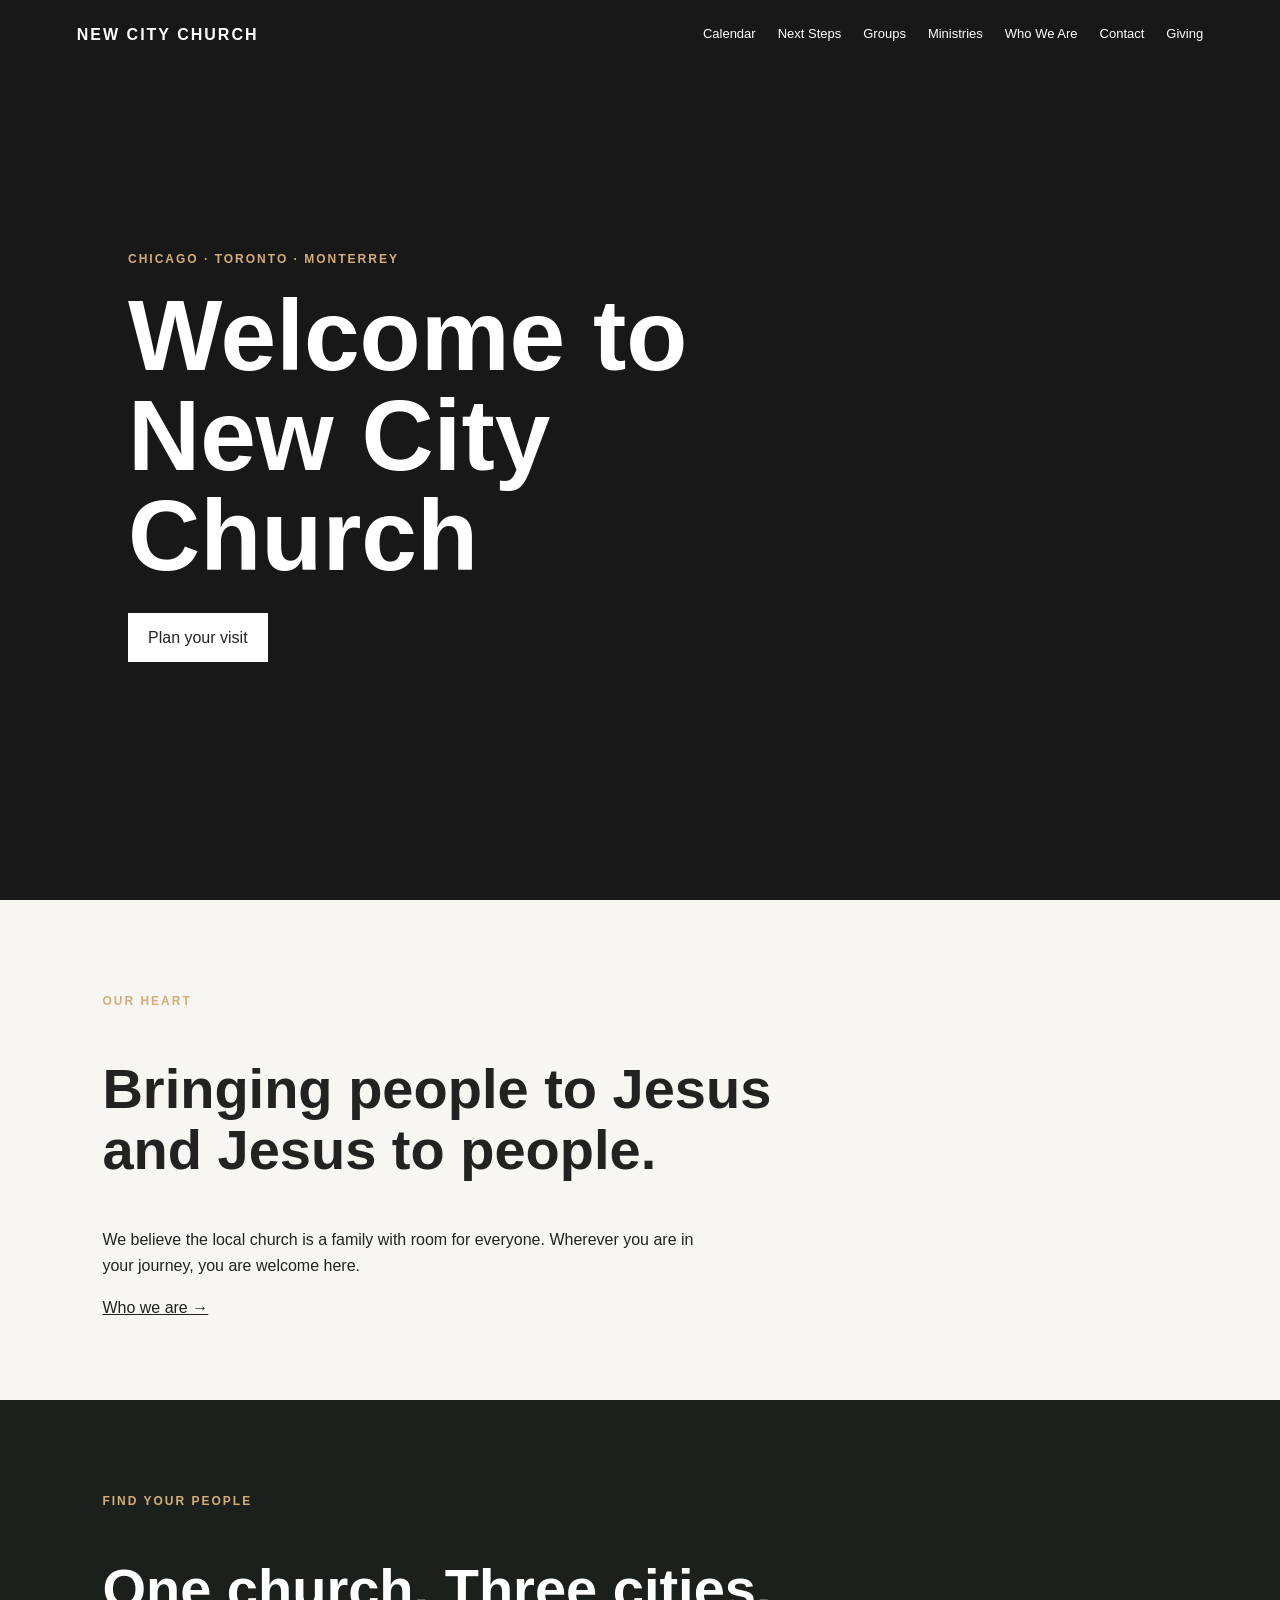
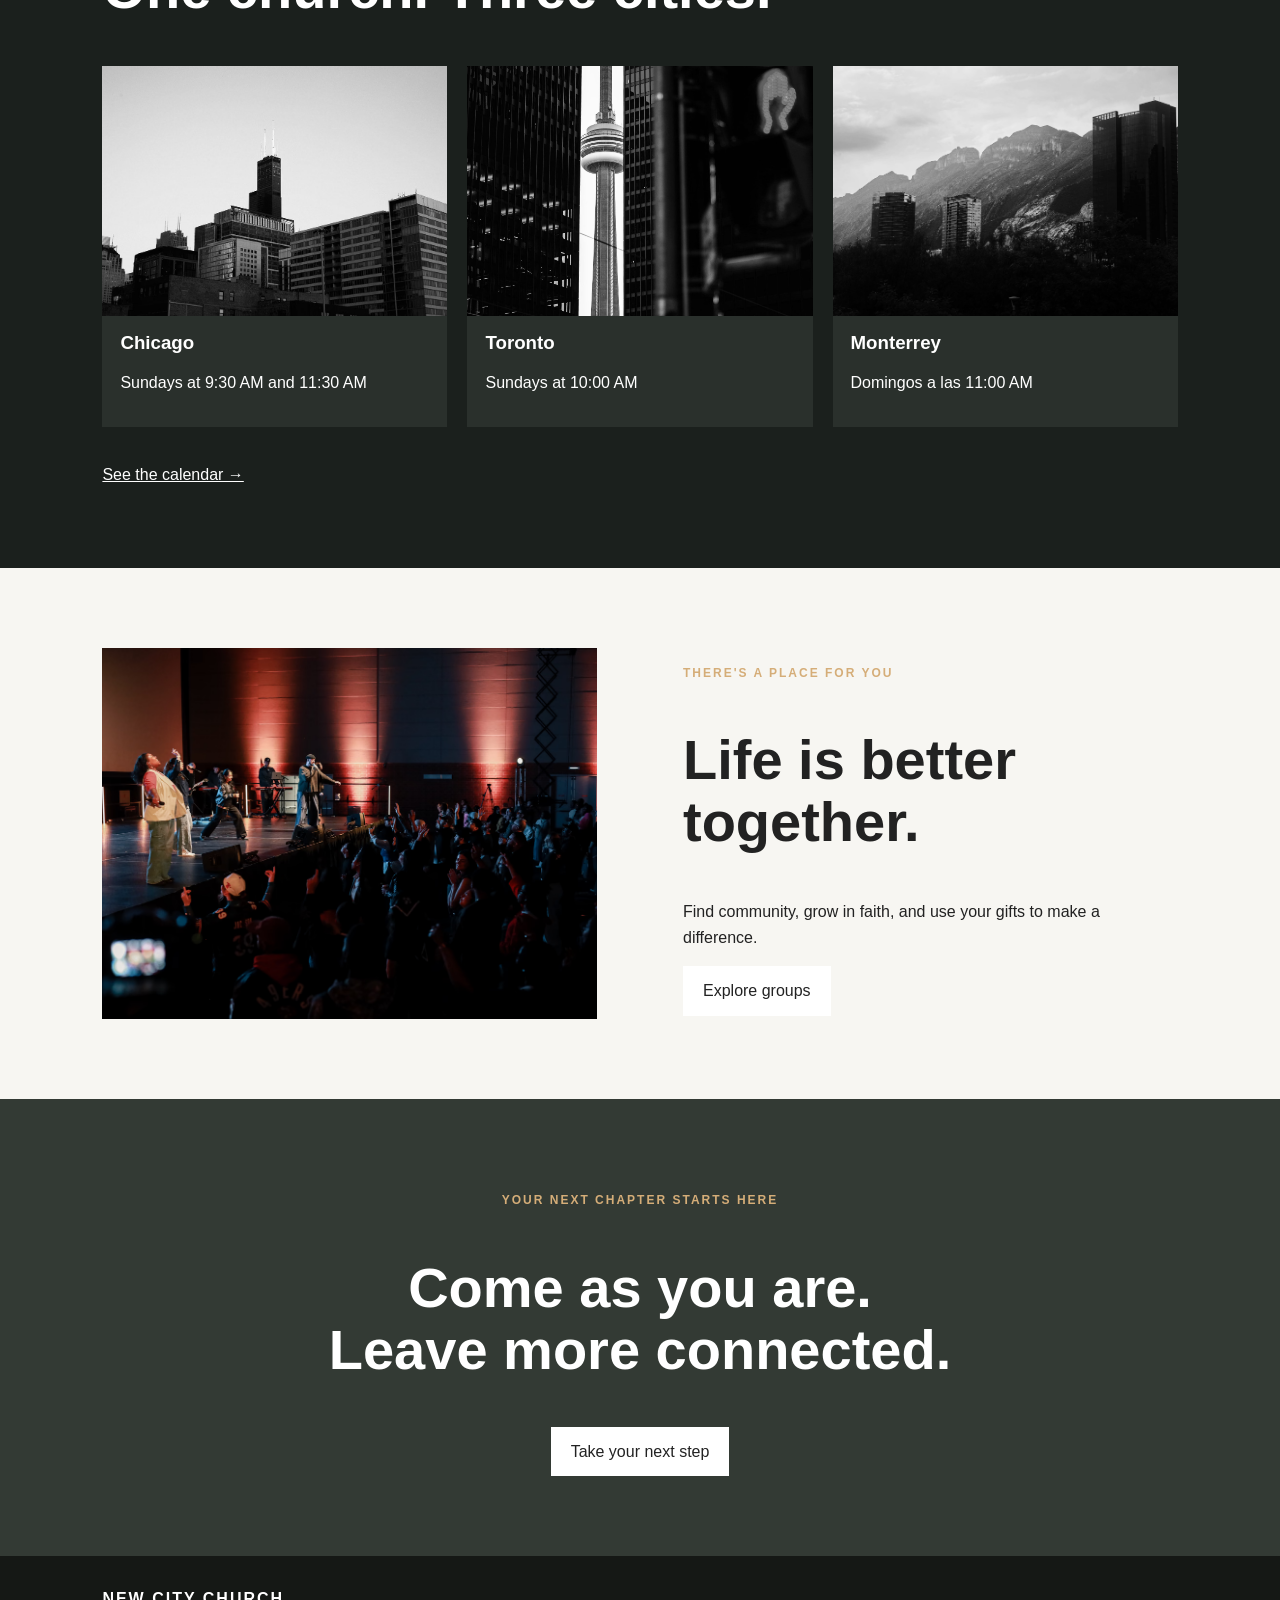
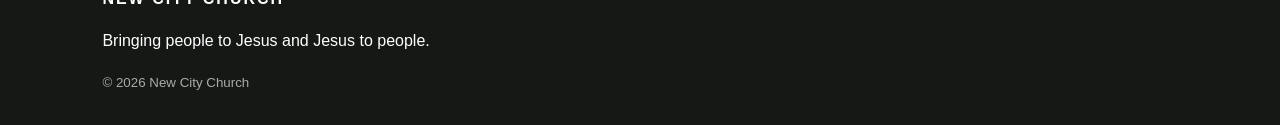
==== index.html @ bf7e6441 "Add favicon link to index.html Added a favicon link to the head section." ====
<!doctype html>
<html lang="en">
<head>
  <meta charset="utf-8">
  <meta name="viewport" content="width=device-width, initial-scale=1">
  <title>New City Church</title>
  <link rel="icon" type="image/svg+xml" href="favicon/newcitychurch-fav-logo.ico">
  <link rel="stylesheet" href="index.css">
  <script src="index.js" defer></script>
</head>
<body>
  <header class="header">
    <a class="logo" href="index.html">NEW CITY CHURCH</a>
    <button class="menu-button" aria-expanded="false" aria-controls="navigation">Menu</button>
    <nav id="navigation">
      <a href="calendar.html">Calendar</a>
      <a href="next-steps.html">Next Steps</a>
      <a href="groups.html">Groups</a>
      <a href="ministries.html">Ministries</a>
      <a href="who-we-are.html">Who We Are</a>
      <a href="contact.html">Contact</a>
      <a href="giving.html">Giving</a>
    </nav>
  </header>
  <main>
    <section class="hero">
      <video autoplay muted loop playsinline preload="auto" aria-label="New City Church gathering">
        <source src="videos/hero-video.mp4" type="video/mp4">
      </video>
      <div class="hero-content">
        <p>CHICAGO · TORONTO · MONTERREY</p>
        <h1>Welcome to<br>New City Church</h1>
        <a class="button" href="next-steps.html">Plan your visit</a>
      </div>
    </section>
    <section class="section">
      <p class="label">OUR HEART</p>
      <h2>Bringing people to Jesus<br>and Jesus to people.</h2>
      <p>We believe the local church is a family with room for everyone. Wherever you are in your journey, you are welcome here.</p>
      <a href="who-we-are.html">Who we are →</a>
    </section>
    <section class="section dark">
      <p class="label">FIND YOUR PEOPLE</p>
      <h2>One church. Three cities.</h2>
      <div class="cards">
        <article><img src="images/image-one.png" alt="Chicago skyline"><h3>Chicago</h3><p>Sundays at 9:30 AM and 11:30 AM</p></article>
        <article><img src="images/image-two.png" alt="Toronto skyline"><h3>Toronto</h3><p>Sundays at 10:00 AM</p></article>
        <article><img src="images/image-three.png" alt="Monterrey city and mountains"><h3>Monterrey</h3><p>Domingos a las 11:00 AM</p></article>
      </div>
      <a href="calendar.html">See the calendar →</a>
    </section>
    <section class="section feature">
      <img src="images/service-image.png" alt="People worshipping together">
      <div><p class="label">THERE'S A PLACE FOR YOU</p><h2>Life is better together.</h2><p>Find community, grow in faith, and use your gifts to make a difference.</p><a class="button" href="groups.html">Explore groups</a></div>
    </section>
    <section class="section callout">
      <p class="label">YOUR NEXT CHAPTER STARTS HERE</p>
      <h2>Come as you are.<br>Leave more connected.</h2>
      <a class="button" href="next-steps.html">Take your next step</a>
    </section>
  </main>
  <footer class="footer">
    <a class="logo" href="index.html">NEW CITY CHURCH</a>
    <p>Bringing people to Jesus and Jesus to people.</p>
    <small>© <span data-year></span> New City Church</small>
  </footer>
</body>
</html>
---- index.css ----
* { box-sizing: border-box; }
body { margin: 0; color: #222; background: #f7f6f2; font: 16px Arial, sans-serif; line-height: 1.6; }
a { color: inherit; }
img { display: block; max-width: 100%; }
.header { position: absolute; z-index: 2; top: 0; width: 100%; display: flex; justify-content: space-between; align-items: center; padding: 22px 6%; color: white; }
.logo { font-weight: bold; letter-spacing: 2px; text-decoration: none; }
.header nav { display: flex; gap: 22px; }
.header nav a { color: inherit; text-decoration: none; font-size: 13px; }
.menu-button { display: none; }
.hero { min-height: 650px; height: 100vh; position: relative; display: flex; align-items: center; color: white; background: #222; }
.hero video { position: absolute; width: 100%; height: 100%; object-fit: cover; }
.hero::after { position: absolute; inset: 0; background: #1119; content: ""; }
.hero-content { position: relative; z-index: 1; max-width: 700px; margin: 0 10%; }
.hero-content p, .label { color: #d5ad78; font-size: 12px; font-weight: bold; letter-spacing: 2px; }
h1 { margin: 16px 0 28px; font-size: clamp(48px, 9vw, 100px); line-height: 1; }
h2 { font-size: clamp(32px, 5vw, 56px); line-height: 1.1; }
.button { display: inline-block; padding: 12px 20px; color: #222; background: white; text-decoration: none; }
.section { padding: 80px 8%; }
.section > p:not(.label) { max-width: 620px; }
.dark { color: white; background: #1b201d; }
.cards { display: grid; grid-template-columns: repeat(3, 1fr); gap: 20px; margin: 35px 0; }
.cards article { background: #2a302c; padding-bottom: 20px; }
.cards img { width: 100%; height: 250px; object-fit: cover; }
.cards h3, .cards p { margin: 12px 18px; }
.feature { display: grid; grid-template-columns: 1fr 1fr; gap: 8%; align-items: center; }
.feature img { width: 100%; max-height: 480px; object-fit: cover; }
.callout { color: white; text-align: center; background: #333a34; }
.footer { padding: 30px 8%; color: white; background: #151815; }
.footer .logo { display: inline-block; }
.footer small { color: #aaa; }
.page-banner { min-height: 430px; display: flex; flex-direction: column; justify-content: end; padding: 130px 8% 55px; color: white; background: linear-gradient(#1118, #1118), url("images/image-one.png") center / cover; }
.page-banner h1 { margin: 0; }
.content { width: min(1000px, 84%); margin: 0 auto; padding: 60px 0; }
.content h2 { margin-top: 0; }
.simple-cards { display: grid; grid-template-columns: repeat(3, 1fr); gap: 18px; }
.simple-card { padding: 24px; background: #eeede7; }
.simple-card h3 { margin-top: 0; }
.simple-card p { margin-bottom: 0; }
.page-image { width: 100%; max-height: 520px; object-fit: cover; }
.choice-list { display: flex; flex-wrap: wrap; gap: 10px; margin: 20px 0; }
.choice-list button { padding: 10px 16px; border: 1px solid #888; background: transparent; cursor: pointer; }
.choice-list button.selected { color: white; background: #222; }
.notice { min-height: 24px; color: #555; }
.content details { margin: 12px 0; padding: 18px; background: #eeede7; }
.content summary { cursor: pointer; font-weight: bold; }
.content details p { margin: 12px 0 0; }
@media (max-width: 760px) {
  .header { align-items: flex-start; }
  .menu-button { display: block; padding: 8px 12px; color: white; background: transparent; border: 1px solid white; }
  .header nav { display: none; position: absolute; top: 65px; left: 0; right: 0; padding: 18px 6%; background: #171a18; }
  .header nav.open { display: grid; gap: 14px; }
  .cards, .feature { grid-template-columns: 1fr; }
  .simple-cards { grid-template-columns: 1fr; }
  .section { padding: 55px 7%; }
  .hero { min-height: 600px; }
  .page-banner { min-height: 360px; padding-right: 7%; padding-left: 7%; }
}
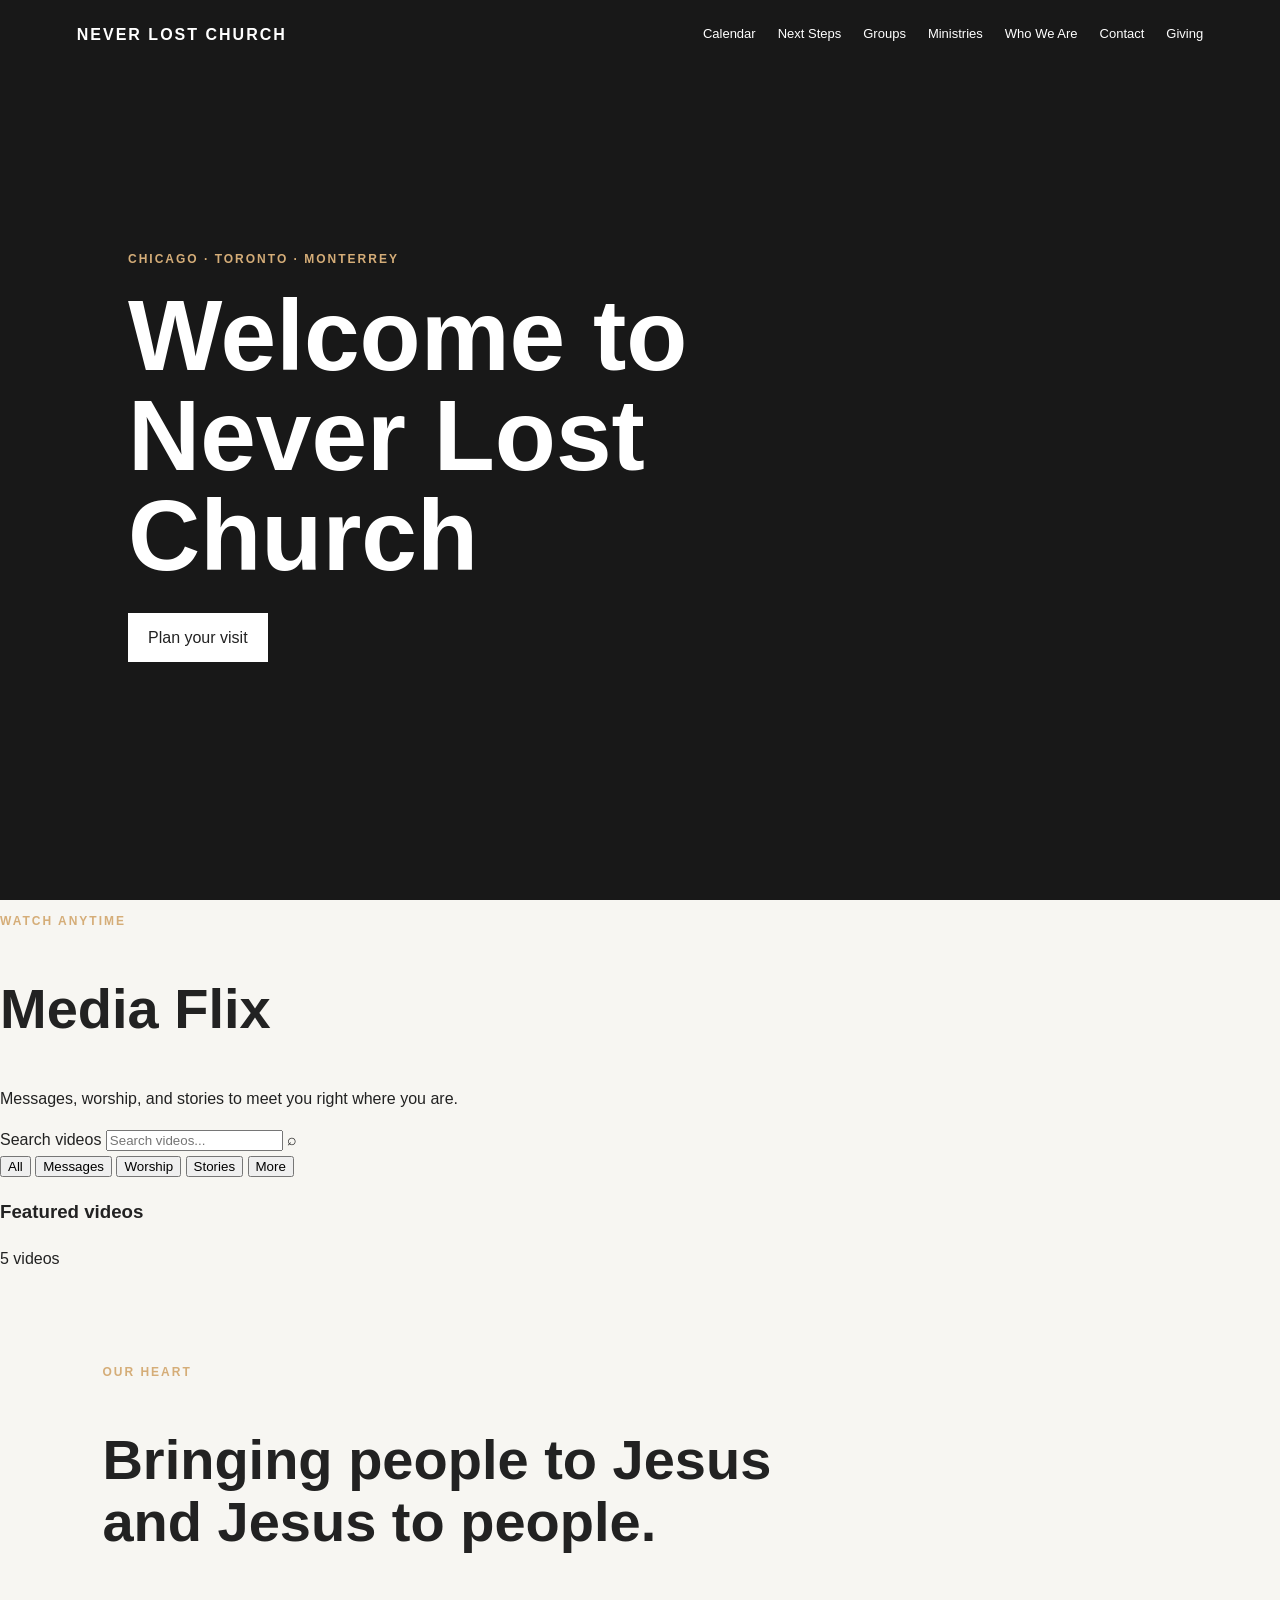
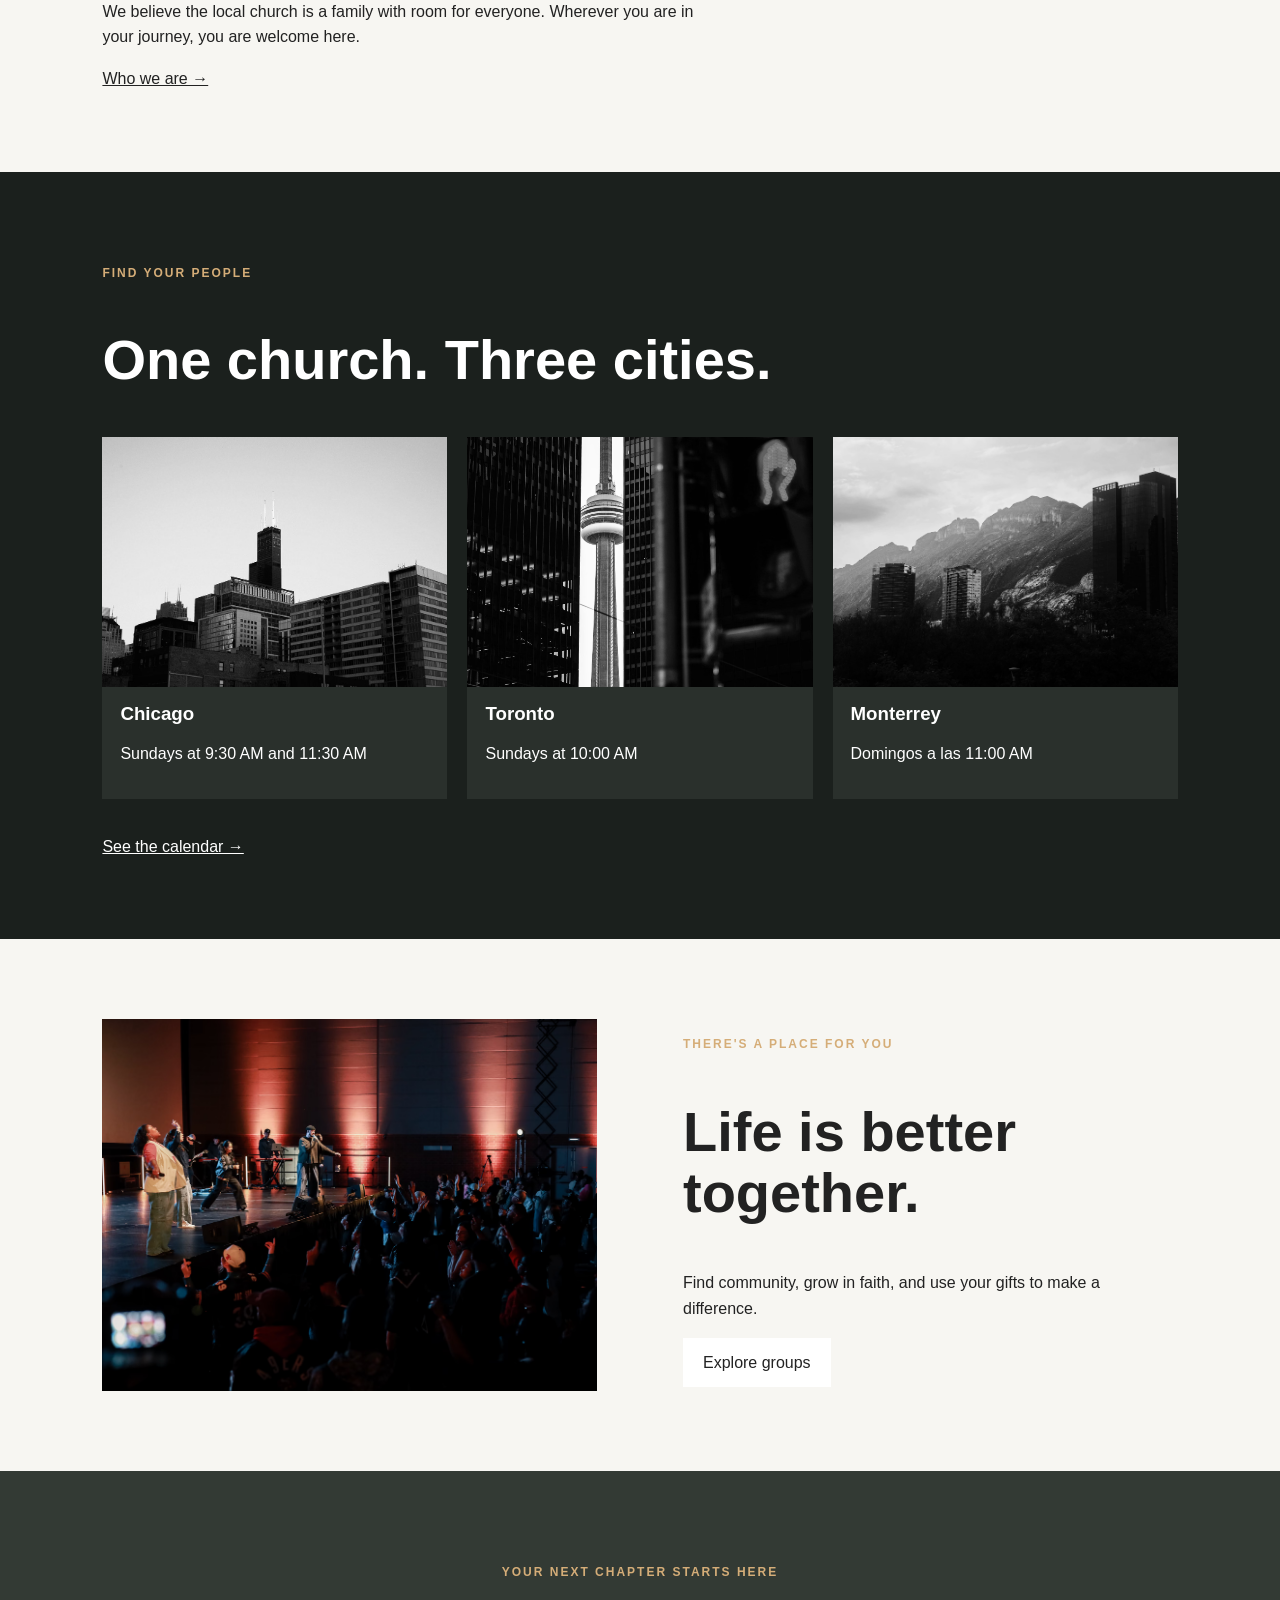
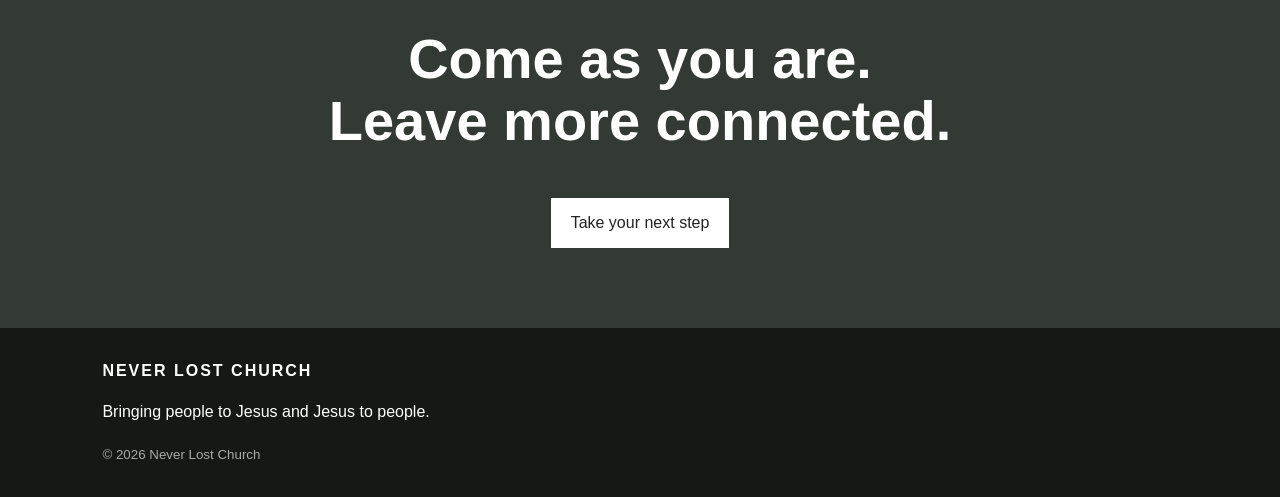
==== commit c974fc1a: "adding media to it. Updated the church name from 'New City Church' to 'Never Lost Church' and modifi" ====
--- a/index.html
+++ b/index.html
@@ -3,14 +3,14 @@
 <head>
   <meta charset="utf-8">
   <meta name="viewport" content="width=device-width, initial-scale=1">
-  <title>New City Church</title>
+  <title>Never Lost Church</title>
   <link rel="icon" type="image/svg+xml" href="favicon/newcitychurch-fav-logo.ico">
   <link rel="stylesheet" href="index.css">
   <script src="index.js" defer></script>
 </head>
 <body>
   <header class="header">
-    <a class="logo" href="index.html">NEW CITY CHURCH</a>
+    <a class="logo" href="index.html"><img src="images/Never-Lost-Church-PNG-Logo.PNG" alt=""><span>NEVER LOST CHURCH</span></a>
     <button class="menu-button" aria-expanded="false" aria-controls="navigation">Menu</button>
     <nav id="navigation">
       <a href="calendar.html">Calendar</a>
@@ -24,14 +24,41 @@
   </header>
   <main>
     <section class="hero">
-      <video autoplay muted loop playsinline preload="auto" aria-label="New City Church gathering">
+      <video autoplay muted loop playsinline preload="auto" aria-label="Never Lost Church gathering">
         <source src="videos/hero-video.mp4" type="video/mp4">
       </video>
       <div class="hero-content">
         <p>CHICAGO · TORONTO · MONTERREY</p>
-        <h1>Welcome to<br>New City Church</h1>
+        <h1>Welcome to<br>Never Lost Church</h1>
         <a class="button" href="next-steps.html">Plan your visit</a>
       </div>
+    </section>
+    <section class="media-flix" aria-labelledby="media-flix-title">
+      <div class="media-heading">
+        <div>
+          <p class="label">WATCH ANYTIME</p>
+          <h2 id="media-flix-title">Media <span>Flix</span></h2>
+          <p class="media-intro">Messages, worship, and stories to meet you right where you are.</p>
+        </div>
+        <label class="media-search">
+          <span class="visually-hidden">Search videos</span>
+          <input id="media-search" type="search" placeholder="Search videos..." autocomplete="off">
+          <span aria-hidden="true">⌕</span>
+        </label>
+      </div>
+      <div class="media-filters" role="group" aria-label="Filter videos by category">
+        <button class="media-filter active" type="button" data-category="All" aria-pressed="true">All</button>
+        <button class="media-filter" type="button" data-category="Messages" aria-pressed="false">Messages</button>
+        <button class="media-filter" type="button" data-category="Worship" aria-pressed="false">Worship</button>
+        <button class="media-filter" type="button" data-category="Stories" aria-pressed="false">Stories</button>
+        <button class="media-filter" type="button" data-category="More" aria-pressed="false">More</button>
+      </div>
+      <div class="media-row-heading">
+        <h3>Featured videos</h3>
+        <span>5 videos</span>
+      </div>
+      <div class="media-row" id="media-row" aria-live="polite"></div>
+      <p class="media-empty" id="media-empty" hidden>No videos match your search. Try another title or category.</p>
     </section>
     <section class="section">
       <p class="label">OUR HEART</p>
@@ -60,9 +87,19 @@
     </section>
   </main>
   <footer class="footer">
-    <a class="logo" href="index.html">NEW CITY CHURCH</a>
+    <a class="logo" href="index.html">NEVER LOST CHURCH</a>
     <p>Bringing people to Jesus and Jesus to people.</p>
-    <small>© <span data-year></span> New City Church</small>
+    <small>© <span data-year></span> Never Lost Church</small>
   </footer>
+  <div class="video-modal" id="video-modal" role="dialog" aria-modal="true" aria-labelledby="video-modal-title" hidden>
+    <div class="video-modal-backdrop" data-close-video></div>
+    <div class="video-modal-content">
+      <div class="video-modal-header">
+        <h2 id="video-modal-title">Now playing</h2>
+        <button class="video-modal-close" type="button" aria-label="Close video player" data-close-video>×</button>
+      </div>
+      <div class="video-frame" id="video-frame"></div>
+    </div>
+  </div>
 </body>
 </html>
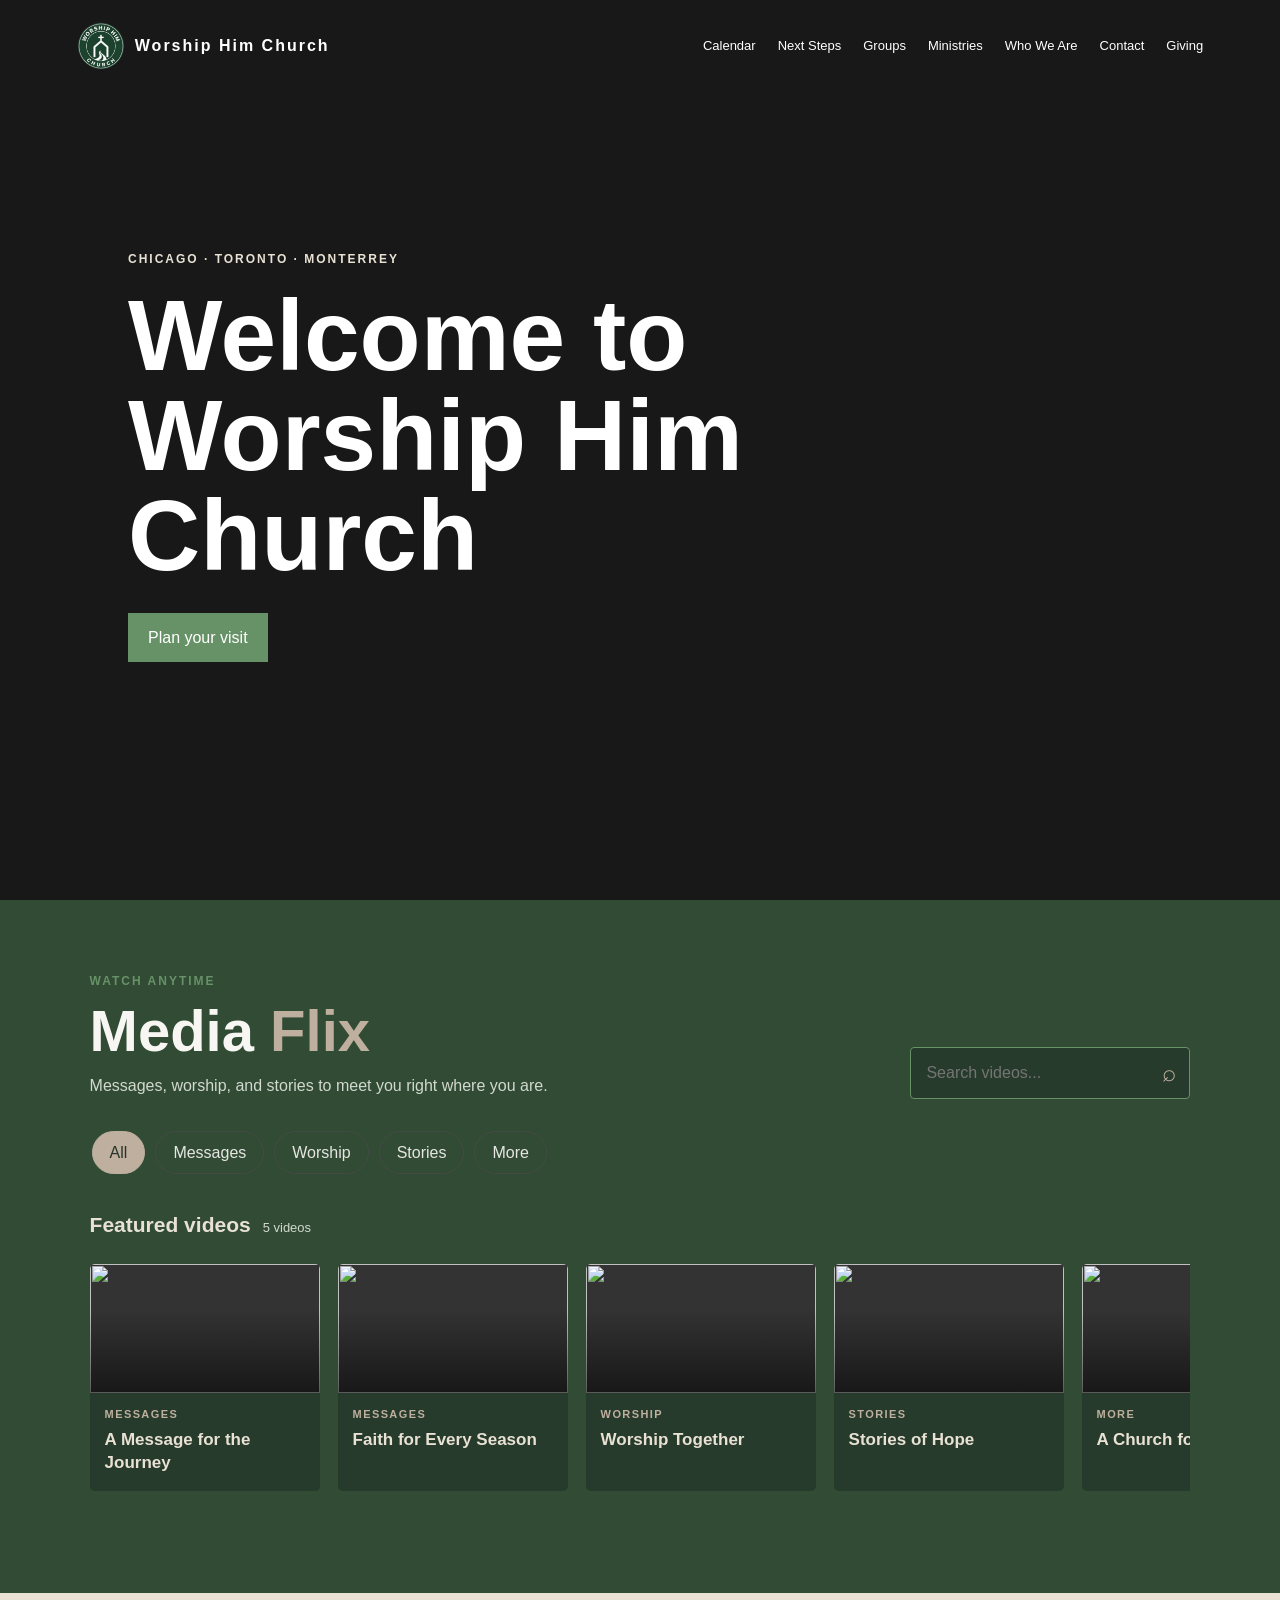
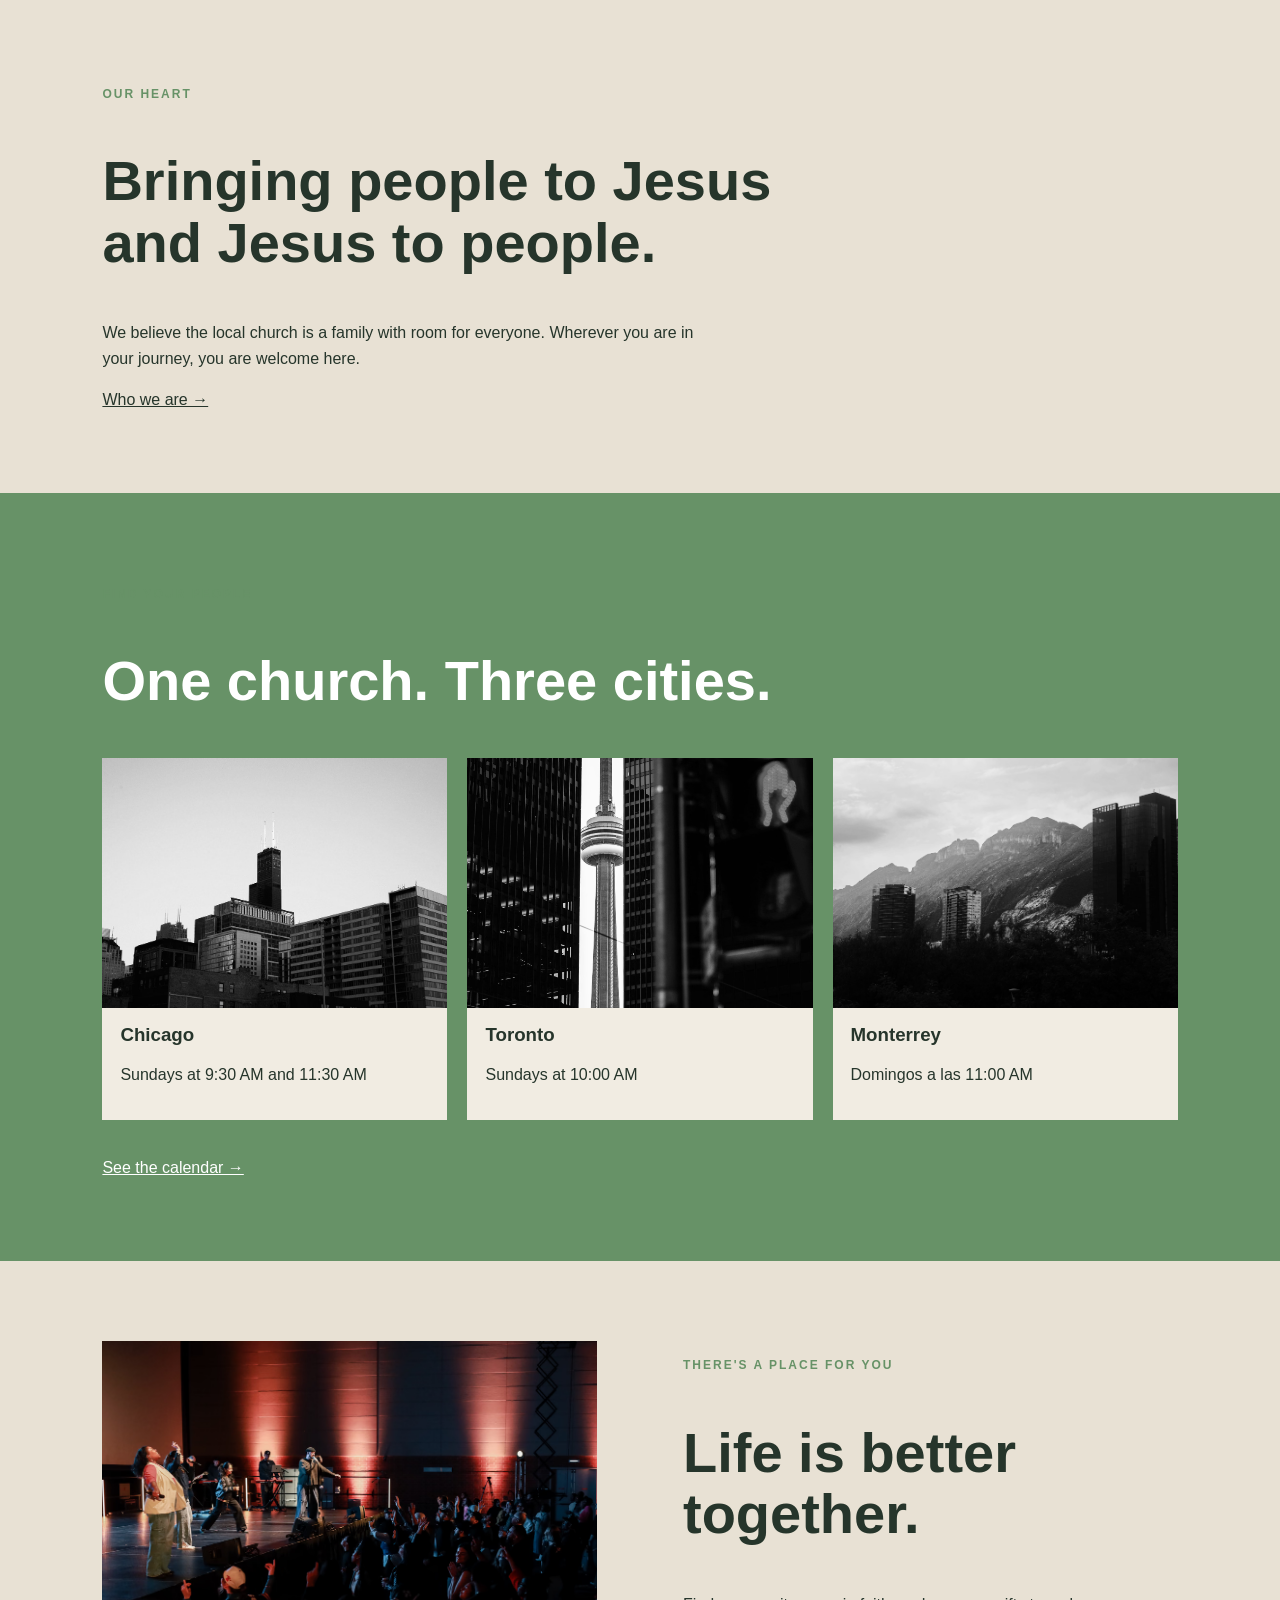
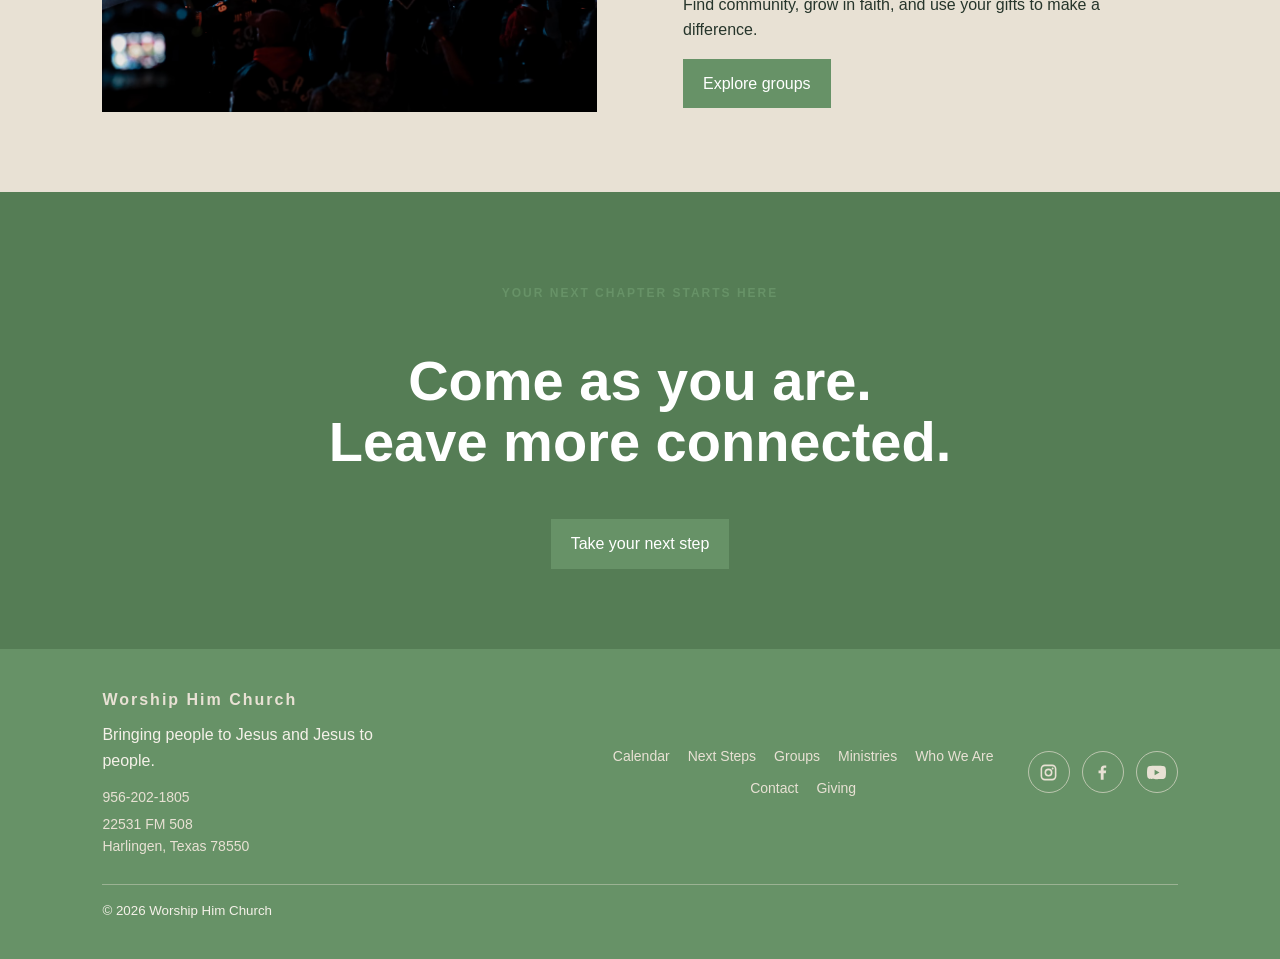
==== commit 983f2449: "Change church name from 'Never Lost' to 'Worship Him' Updated the church name and logo in the HTML f" ====
--- a/index.html
+++ b/index.html
@@ -3,14 +3,14 @@
 <head>
   <meta charset="utf-8">
   <meta name="viewport" content="width=device-width, initial-scale=1">
-  <title>Never Lost Church</title>
-  <link rel="icon" type="image/svg+xml" href="favicon/newcitychurch-fav-logo.ico">
+  <title>Worship Him Church</title>
+  <link rel="icon" type="image/x-icon" href="favicon/WorshipHimChurch-Logo-PNG-ico.ico">
   <link rel="stylesheet" href="index.css">
   <script src="index.js" defer></script>
 </head>
 <body>
   <header class="header">
-    <a class="logo" href="index.html"><img src="images/Never-Lost-Church-PNG-Logo.PNG" alt=""><span>NEVER LOST CHURCH</span></a>
+    <a class="logo" href="index.html"><img src="images/WorshipHimChurch-Logo-PNG.png" alt=""><span>Worship Him Church</span></a>
     <button class="menu-button" aria-expanded="false" aria-controls="navigation">Menu</button>
     <nav id="navigation">
       <a href="calendar.html">Calendar</a>
@@ -24,12 +24,12 @@
   </header>
   <main>
     <section class="hero">
-      <video autoplay muted loop playsinline preload="auto" aria-label="Never Lost Church gathering">
+      <video autoplay muted loop playsinline preload="auto" aria-label="Worship Him Church gathering">
         <source src="videos/hero-video.mp4" type="video/mp4">
       </video>
       <div class="hero-content">
         <p>CHICAGO · TORONTO · MONTERREY</p>
-        <h1>Welcome to<br>Never Lost Church</h1>
+        <h1>Welcome to<br>Worship Him Church</h1>
         <a class="button" href="next-steps.html">Plan your visit</a>
       </div>
     </section>
@@ -87,9 +87,25 @@
     </section>
   </main>
   <footer class="footer">
-    <a class="logo" href="index.html">NEVER LOST CHURCH</a>
-    <p>Bringing people to Jesus and Jesus to people.</p>
-    <small>© <span data-year></span> Never Lost Church</small>
+    <div class="footer-brand">
+      <a class="logo" href="index.html">Worship Him Church</a>
+      <p>Bringing people to Jesus and Jesus to people.</p><address class="footer-contact"><a href="tel:+19562021805">956-202-1805</a><a href="https://maps.google.com/?q=22531+FM+508+Harlingen+Texas+78550" target="_blank" rel="noopener noreferrer">22531 FM 508<br>Harlingen, Texas 78550</a></address>
+    </div>
+    <nav class="footer-navigation" aria-label="Footer navigation">
+      <a href="calendar.html">Calendar</a><a href="next-steps.html">Next Steps</a><a href="groups.html">Groups</a><a href="ministries.html">Ministries</a><a href="who-we-are.html">Who We Are</a><a href="contact.html">Contact</a><a href="giving.html">Giving</a>
+    </nav>
+    <div class="footer-social" aria-label="Social media">
+      <a href="https://www.instagram.com/" target="_blank" rel="noopener noreferrer" aria-label="Instagram">
+        <svg viewBox="0 0 24 24" aria-hidden="true"><path d="M7.5 2h9A5.5 5.5 0 0 1 22 7.5v9a5.5 5.5 0 0 1-5.5 5.5h-9A5.5 5.5 0 0 1 2 16.5v-9A5.5 5.5 0 0 1 7.5 2zm0 2A3.5 3.5 0 0 0 4 7.5v9A3.5 3.5 0 0 0 7.5 20h9a3.5 3.5 0 0 0 3.5-3.5v-9A3.5 3.5 0 0 0 16.5 4h-9zM12 7a5 5 0 1 1 0 10 5 5 0 0 1 0-10zm0 2a3 3 0 1 0 0 6 3 3 0 0 0 0-6zm5.25-3.25a1.25 1.25 0 1 1 0 2.5 1.25 1.25 0 0 1 0-2.5z"/></svg>
+      </a>
+      <a href="https://www.facebook.com/" target="_blank" rel="noopener noreferrer" aria-label="Facebook">
+        <svg viewBox="0 0 24 24" aria-hidden="true"><path d="M13.4 21v-8.2h2.8l.4-3.2h-3.2v-2c0-.9.3-1.5 1.6-1.5h1.7V3.2c-.3 0-1.4-.2-2.6-.2-2.6 0-4.3 1.6-4.3 4.5v2.1H7v3.2h2.8V21h3.6z"/></svg>
+      </a>
+      <a href="https://www.youtube.com/" target="_blank" rel="noopener noreferrer" aria-label="YouTube">
+        <svg viewBox="0 0 24 24" aria-hidden="true"><path d="M23.5 6.2a3 3 0 0 0-2.1-2.1C19.5 3.6 12 3.6 12 3.6s-7.5 0-9.4.5A3 3 0 0 0 .5 6.2 31 31 0 0 0 0 12a31 31 0 0 0 .5 5.8 3 3 0 0 0 2.1 2.1c1.9.5 9.4.5 9.4.5s7.5 0 9.4-.5a3 3 0 0 0 2.1-2.1A31 31 0 0 0 24 12a31 31 0 0 0-.5-5.8zM9.6 15.6V8.4L15.8 12l-6.2 3.6z"/></svg>
+      </a>
+    </div>
+    <small>© <span data-year></span> Worship Him Church</small>
   </footer>
   <div class="video-modal" id="video-modal" role="dialog" aria-modal="true" aria-labelledby="video-modal-title" hidden>
     <div class="video-modal-backdrop" data-close-video></div>
--- a/index.css
+++ b/index.css
@@ -3,7 +3,8 @@
 a { color: inherit; }
 img { display: block; max-width: 100%; }
 .header { position: absolute; z-index: 2; top: 0; width: 100%; display: flex; justify-content: space-between; align-items: center; padding: 22px 6%; color: white; }
-.logo { font-weight: bold; letter-spacing: 2px; text-decoration: none; }
+.logo { display: inline-flex; align-items: center; gap: 10px; font-weight: bold; letter-spacing: 2px; text-decoration: none; }
+.header .logo img { width: 42px; height: 42px; object-fit: contain; filter: brightness(0) invert(1); }
 .header nav { display: flex; gap: 22px; }
 .header nav a { color: inherit; text-decoration: none; font-size: 13px; }
 .menu-button { display: none; }
@@ -44,6 +45,46 @@
 .content details { margin: 12px 0; padding: 18px; background: #eeede7; }
 .content summary { cursor: pointer; font-weight: bold; }
 .content details p { margin: 12px 0 0; }
+.visually-hidden { position: absolute; width: 1px; height: 1px; padding: 0; margin: -1px; overflow: hidden; clip: rect(0, 0, 0, 0); white-space: nowrap; border: 0; }
+.media-flix { overflow: hidden; padding: 72px 7% 78px; color: #f7f6f2; background: #111311; }
+.media-heading { display: flex; justify-content: space-between; align-items: end; gap: 24px; }
+.media-heading .label { margin: 0 0 8px; }
+.media-heading h2 { margin: 0; font-size: clamp(38px, 5vw, 58px); }
+.media-heading h2 span { color: #d5ad78; }
+.media-intro { margin: 10px 0 0; color: #b8bab6; }
+.media-search { position: relative; display: flex; align-items: center; width: min(100%, 280px); }
+.media-search input { width: 100%; padding: 12px 42px 12px 15px; color: white; background: #242724; border: 1px solid #454a45; border-radius: 4px; font: inherit; }
+.media-search input:focus-visible, .media-filter:focus-visible, .media-card:focus-visible, .video-modal-close:focus-visible { outline: 2px solid #d5ad78; outline-offset: 3px; }
+.media-search > span:last-child { position: absolute; right: 14px; color: #d5ad78; font-size: 24px; line-height: 1; }
+.media-filters { display: flex; gap: 10px; overflow-x: auto; margin: 30px 0 26px; padding: 2px 2px 8px; scrollbar-width: thin; }
+.media-filter { flex: 0 0 auto; padding: 8px 17px; color: #e6e6e2; background: transparent; border: 1px solid #454a45; border-radius: 24px; cursor: pointer; font: inherit; transition: color .2s, background .2s, border-color .2s; }
+.media-filter:hover, .media-filter.active { color: #171815; background: #d5ad78; border-color: #d5ad78; }
+.media-row-heading { display: flex; align-items: baseline; gap: 12px; margin-bottom: 14px; }
+.media-row-heading h3 { margin: 0; font-size: 21px; }
+.media-row-heading span { color: #9c9e99; font-size: 13px; }
+.media-row { display: grid; grid-auto-columns: minmax(230px, 1fr); grid-auto-flow: column; gap: 18px; overflow-x: auto; padding: 8px 4px 24px; scroll-snap-type: x mandatory; scrollbar-color: #555 #222; scrollbar-width: thin; }
+.media-card { position: relative; min-width: 0; overflow: hidden; color: inherit; background: #202320; border-radius: 5px; text-decoration: none; scroll-snap-align: start; transition: transform .25s ease, box-shadow .25s ease; }
+.media-card:hover { z-index: 1; transform: translateY(-6px) scale(1.025); box-shadow: 0 14px 32px #0009; }
+.media-card-image { position: relative; overflow: hidden; aspect-ratio: 16 / 9; background: #333; }
+.media-card-image img { width: 100%; height: 100%; object-fit: cover; transition: transform .35s ease; }
+.media-card:hover .media-card-image img { transform: scale(1.06); }
+.media-card-image::after { position: absolute; inset: 35% 0 0; background: linear-gradient(transparent, #0008); content: ""; }
+.media-play { position: absolute; z-index: 1; top: 50%; left: 50%; display: grid; width: 48px; height: 48px; place-items: center; color: #171815; background: #d5ad78; border-radius: 50%; opacity: 0; transform: translate(-50%, -40%); transition: opacity .2s, transform .2s; }
+.media-card:hover .media-play, .media-card:focus-visible .media-play { opacity: 1; transform: translate(-50%, -50%); }
+.media-card-info { padding: 13px 15px 16px; }
+.media-card-category { margin: 0 0 5px; color: #d5ad78; font-size: 11px; font-weight: bold; letter-spacing: 1.4px; text-transform: uppercase; }
+.media-card-title { margin: 0; font-size: 17px; line-height: 1.35; }
+.media-empty { padding: 18px 0; color: #b8bab6; }
+.video-modal[hidden] { display: none; }
+.video-modal { position: fixed; z-index: 10; inset: 0; display: grid; place-items: center; padding: 24px; }
+.video-modal-backdrop { position: absolute; inset: 0; background: #000d; }
+.video-modal-content { position: relative; width: min(100%, 960px); overflow: hidden; background: #171815; border-radius: 8px; box-shadow: 0 18px 70px #0009; }
+.video-modal-header { display: flex; align-items: center; justify-content: space-between; padding: 10px 16px; }
+.video-modal-header h2 { margin: 0; font-size: 17px; }
+.video-modal-close { width: 40px; height: 40px; color: white; background: transparent; border: 0; cursor: pointer; font-size: 32px; line-height: 1; }
+.video-frame { aspect-ratio: 16 / 9; background: #000; }
+.video-frame iframe { display: block; width: 100%; height: 100%; border: 0; }
+body.video-modal-open { overflow: hidden; }
 @media (max-width: 760px) {
   .header { align-items: flex-start; }
   .menu-button { display: block; padding: 8px 12px; color: white; background: transparent; border: 1px solid white; }
@@ -54,4 +95,85 @@
   .section { padding: 55px 7%; }
   .hero { min-height: 600px; }
   .page-banner { min-height: 360px; padding-right: 7%; padding-left: 7%; }
+  .media-flix { padding: 52px 6% 58px; }
+  .media-heading { align-items: stretch; flex-direction: column; gap: 18px; }
+  .media-search { width: 100%; }
+  .media-row { grid-auto-columns: minmax(78vw, 1fr); gap: 13px; margin-right: -6vw; }
+  .media-play { opacity: 1; transform: translate(-50%, -50%); }
+  .video-modal { padding: 12px; }
 }
+@media (max-width: 760px) {
+  .header { align-items: center; }
+  .header .logo { max-width: calc(100% - 88px); white-space: normal; font-size: 13px; letter-spacing: 1.2px; }
+  .header .logo img { flex: 0 0 36px; width: 36px; height: 36px; }
+  .footer { grid-template-columns: 1fr; justify-items: center; gap: 22px; padding: 34px 7%; text-align: center; }
+  .footer-brand p { margin-right: auto; margin-left: auto; }
+  .footer-navigation { gap: 12px 18px; }
+  .footer-social { justify-content: center; }
+  .footer small { grid-column: auto; width: 100%; }
+}
+
+:root {
+  --color-primary: #679267;
+  --color-background: #e8e1d4;
+  --color-accent: #bfaf9e;
+  --color-ink: #26352b;
+}
+body { color: var(--color-ink); background: var(--color-background); }
+.header .logo img { flex: 0 0 48px; width: 48px; height: 48px; object-fit: contain; filter: none; }
+.footer { display: grid; grid-template-columns: minmax(220px, 1.2fr) 1fr auto; align-items: center; gap: 26px; padding: 38px 8%; color: var(--color-background); background: var(--color-primary); }
+.footer .logo { display: inline-flex; }
+.header .brand-mark { flex: 0 0 40px; width: 40px; height: 40px; }
+.footer-contact { display: grid; gap: 5px; margin-top: 12px; font-size: 14px; font-style: normal; }
+.footer-contact a { color: var(--color-background); text-decoration: none; }
+.footer-contact a:hover { color: white; }
+.footer-brand p { max-width: 280px; margin: 10px 0 0; color: #f5f1e9; }
+.footer-navigation { display: flex; flex-wrap: wrap; justify-content: center; gap: 10px 18px; }
+.footer-navigation a, .footer-social a { color: var(--color-background); }
+.footer-navigation a { font-size: 14px; text-decoration: none; }
+.footer-social { display: flex; justify-content: end; gap: 12px; }
+.footer-social a { display: grid; width: 42px; height: 42px; place-items: center; border: 1px solid #e8e1d4a6; border-radius: 50%; text-decoration: none; transition: color .2s, background .2s, border-color .2s; }
+.footer-social svg { width: 19px; height: 19px; fill: currentColor; }
+.footer small { grid-column: 1 / -1; padding-top: 15px; color: #f5f1e9; border-top: 1px solid #e8e1d466; }
+.footer-navigation a:hover, .footer-social a:hover { color: white; }
+.footer-social a:hover { background: #557d55; border-color: white; }
+.footer a:focus-visible, .header a:focus-visible { outline: 2px solid white; outline-offset: 4px; }
+.footer-social a { border-color: #e8e1d4a6; }
+.footer-brand p, .footer small { color: #f5f1e9; }
+.footer small { border-color: #e8e1d466; }
+.footer-social a:hover { background: #557d55; border-color: white; }
+.footer-navigation a:hover, .footer-social a:hover { color: white; }
+.media-flix { background: #314b35; }
+.media-heading h2 span, .media-card-category, .media-search > span:last-child { color: var(--color-accent); }
+.media-filter:hover, .media-filter.active, .media-play { color: var(--color-ink); background: var(--color-accent); border-color: var(--color-accent); }
+.media-search input { background: #263b2b; border-color: var(--color-primary); }
+.media-search input:focus-visible, .media-filter:focus-visible, .media-card:focus-visible, .video-modal-close:focus-visible { outline-color: var(--color-background); }
+.media-card, .media-card-info { background: #263b2b; }
+.media-card-title, .media-row-heading h3 { color: var(--color-background); }
+.media-row-heading span, .media-intro, .media-empty { color: #d2d9cf; }
+.label { color: var(--color-primary); }
+.hero-content p { color: var(--color-background); }
+.button, .content .contact-link, .content .giving-link, .content > .button {
+  color: white;
+  background: var(--color-primary);
+}
+.button:hover, .content .contact-link:hover, .content .giving-link:hover, .content > .button:hover { background: #557d55; }
+.choice-list button.selected { color: white; background: var(--color-primary); }
+.dark { background: var(--color-primary); }
+.cards article { color: var(--color-ink); background: #f1ece2; }
+.callout { background: #557d55; }
+.simple-card, .content details, .mission-values { background: var(--color-background); }
+.notice { color: #557d55; }
+.page-banner { background-color: #557d55; }
+.header nav a:hover { color: var(--color-accent); }
+.footer a:focus-visible, .header a:focus-visible, .footer-social a:focus-visible { outline: 2px solid white; outline-offset: 4px; }
+@media (max-width: 760px) {
+  .header .logo { max-width: calc(100% - 88px); white-space: normal; font-size: 13px; letter-spacing: 1.2px; }
+  .header .logo img { flex-basis: 42px; width: 42px; height: 42px; }
+  .header .brand-mark { flex-basis: 36px; width: 36px; height: 36px; }
+  .footer { grid-template-columns: 1fr; justify-items: center; gap: 22px; padding: 34px 7%; text-align: center; }
+  .footer-brand p { margin-right: auto; margin-left: auto; }
+  .footer-navigation { gap: 12px 18px; }
+  .footer-social { justify-content: center; }
+  .footer small { grid-column: auto; width: 100%; }
+}
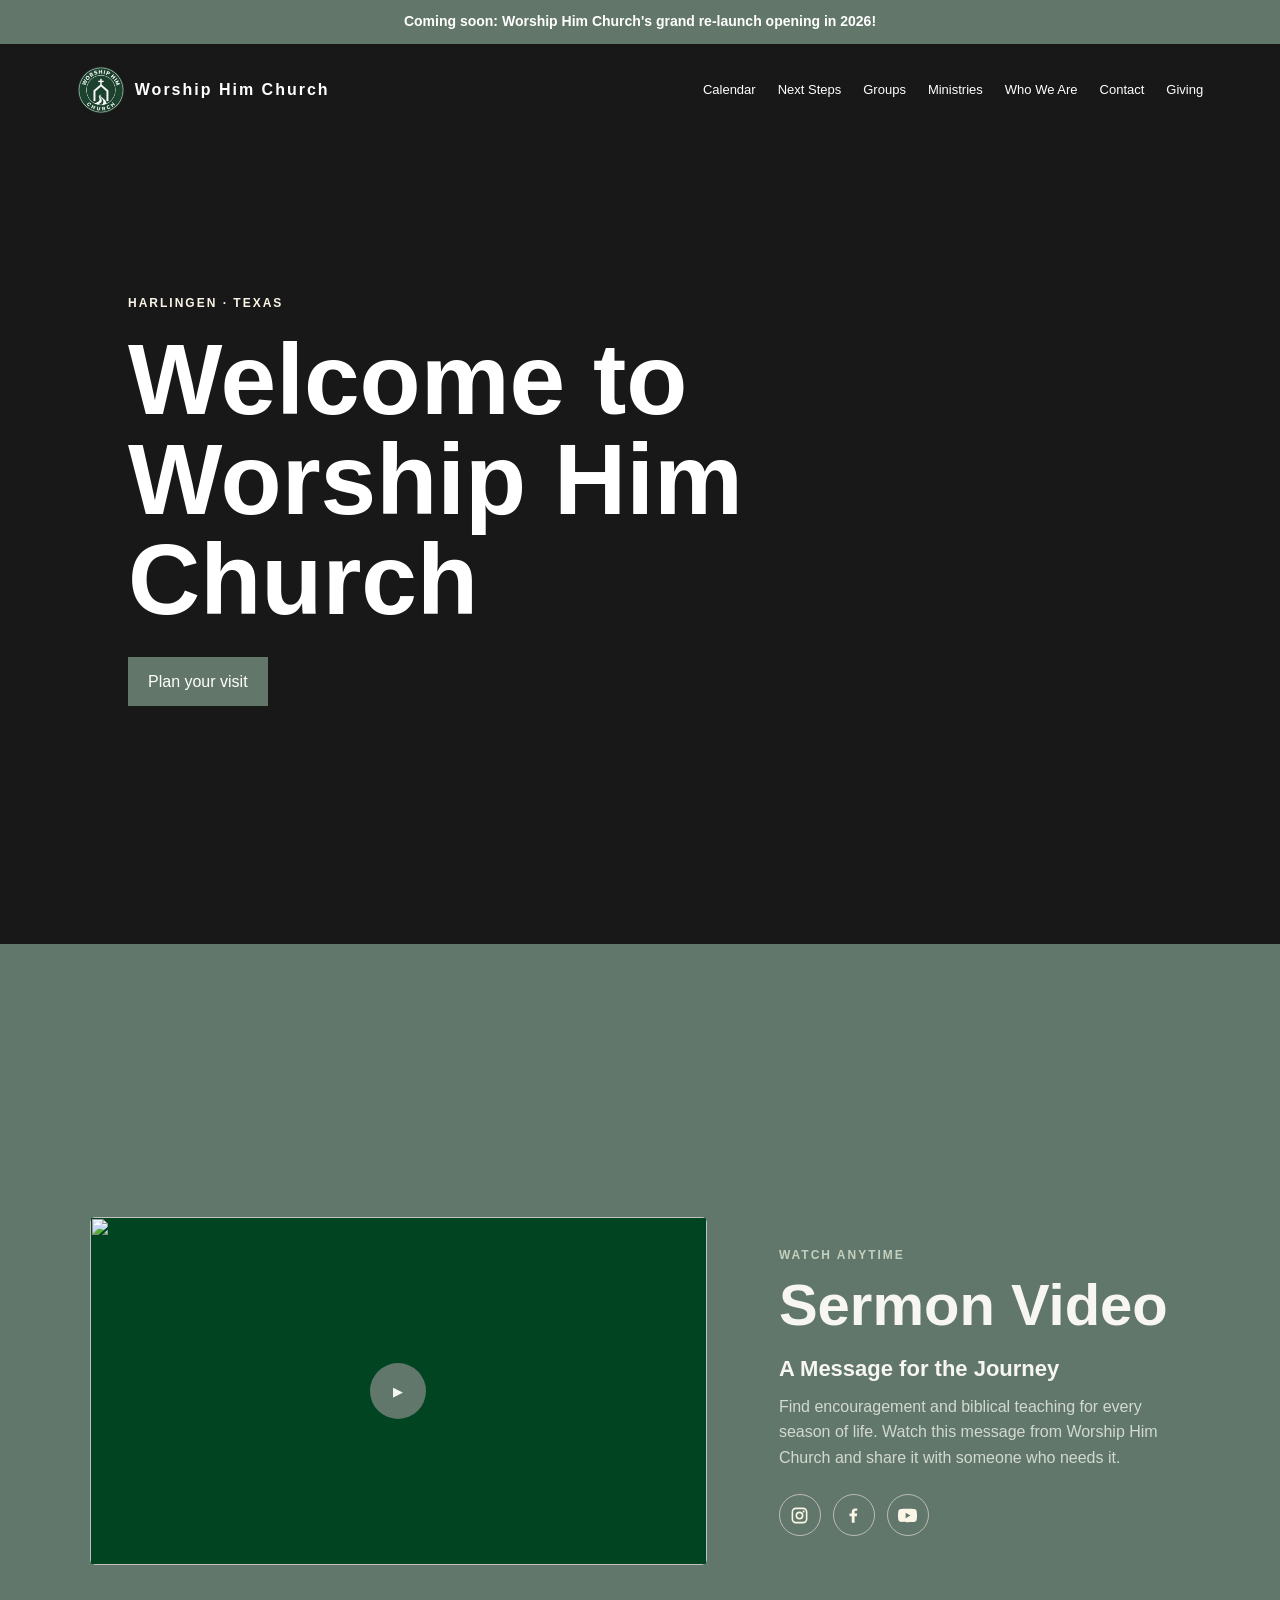
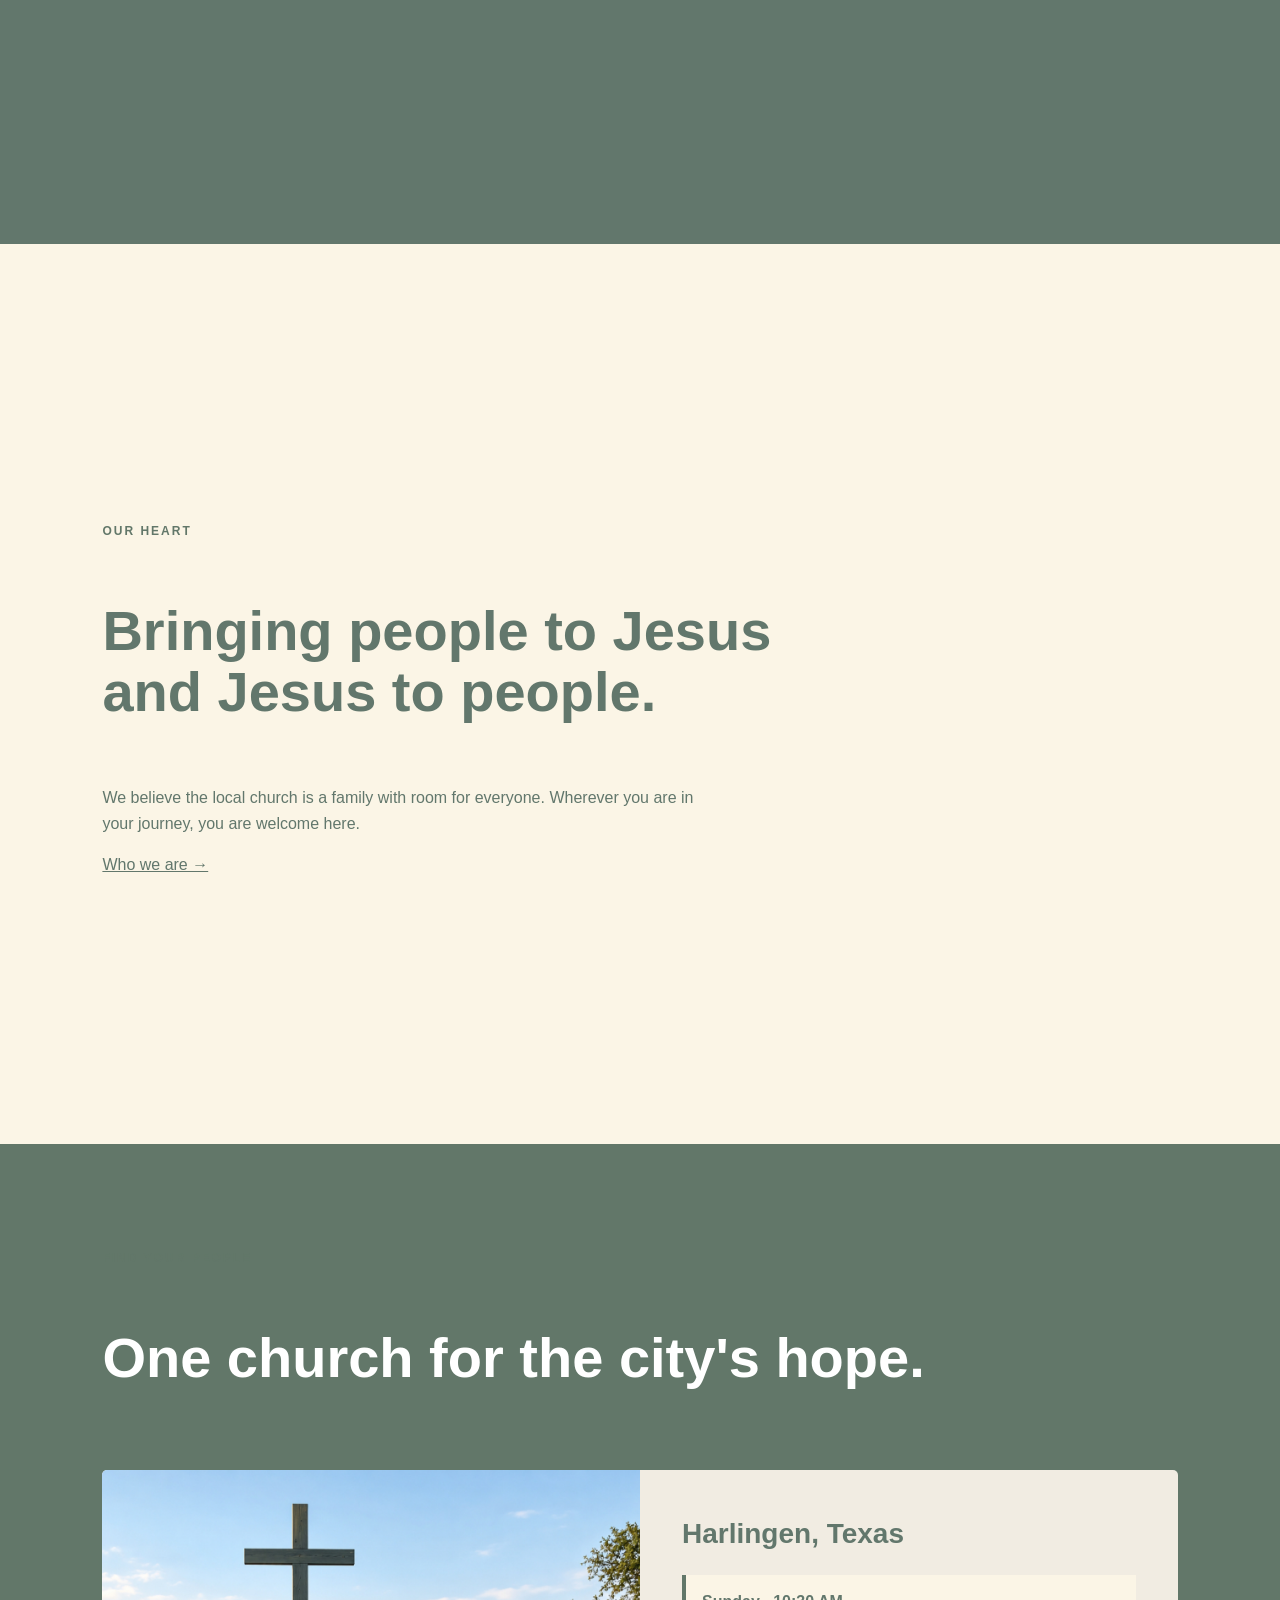
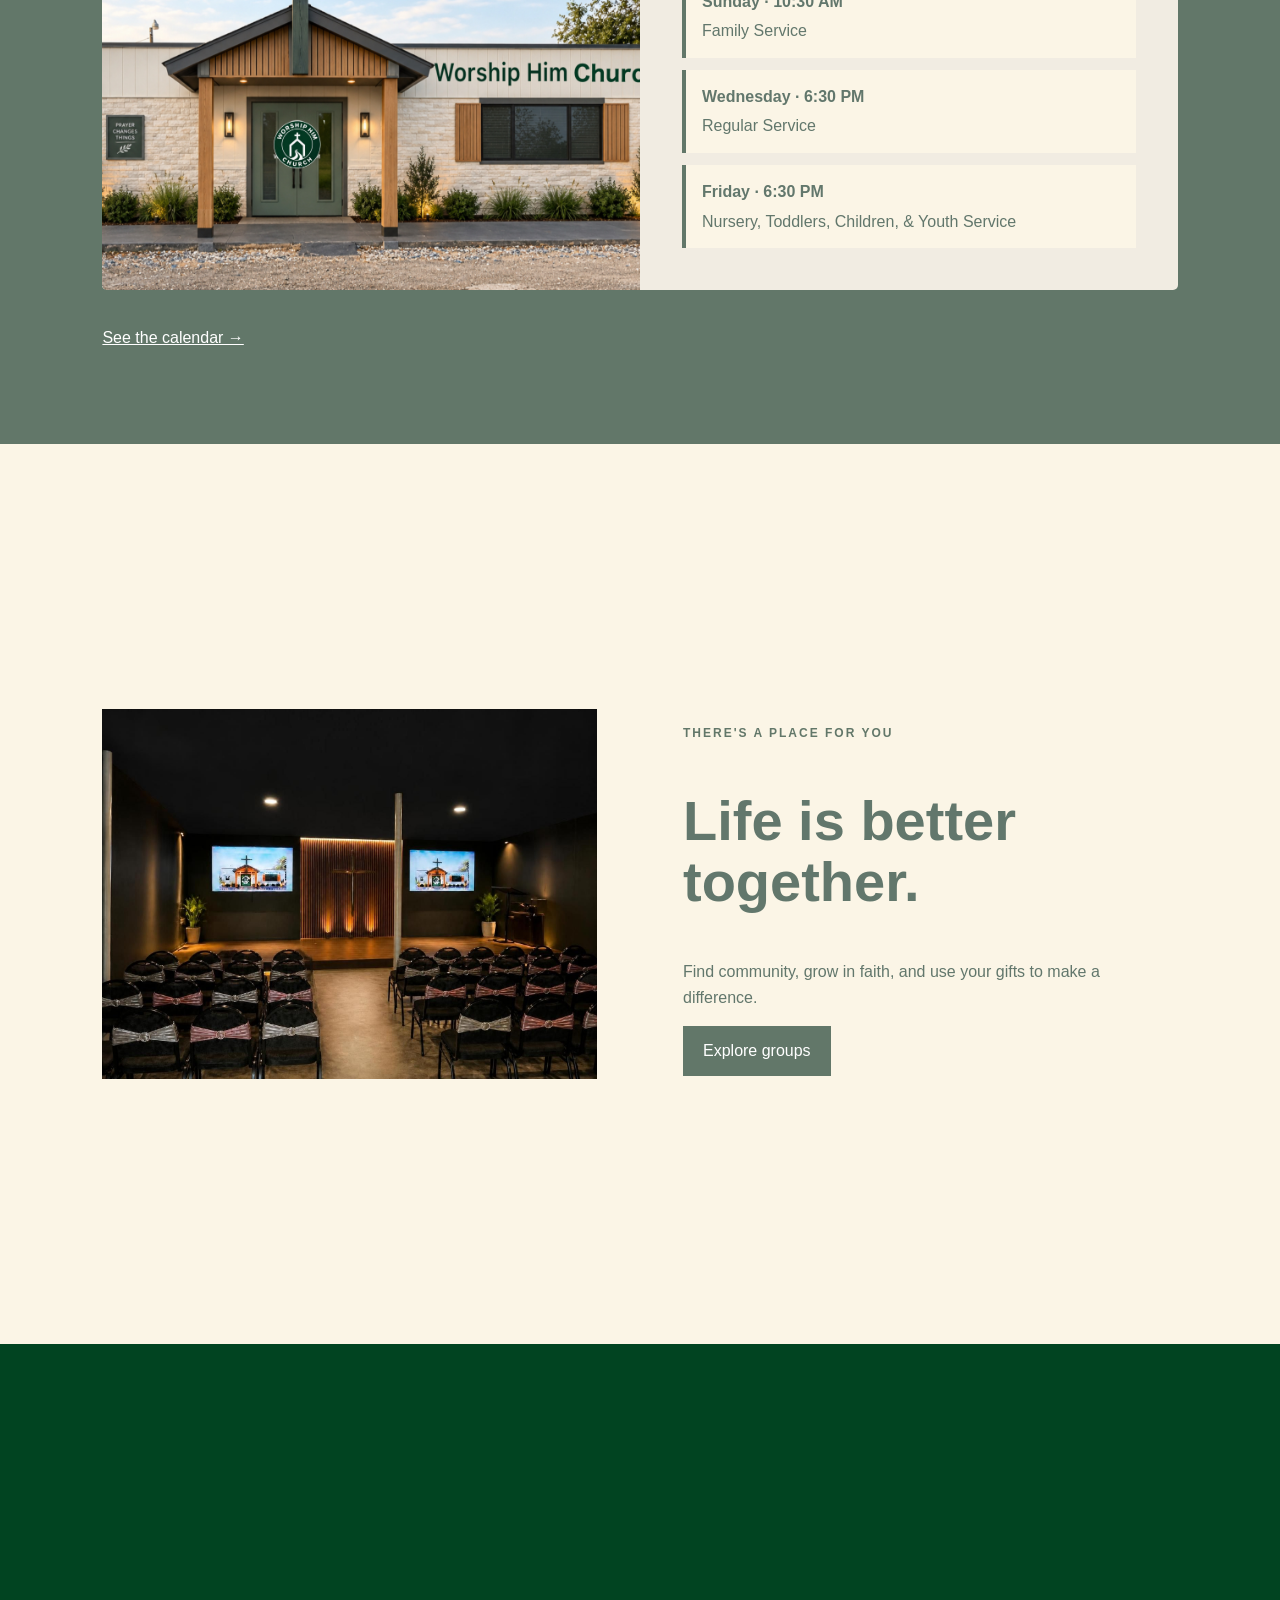
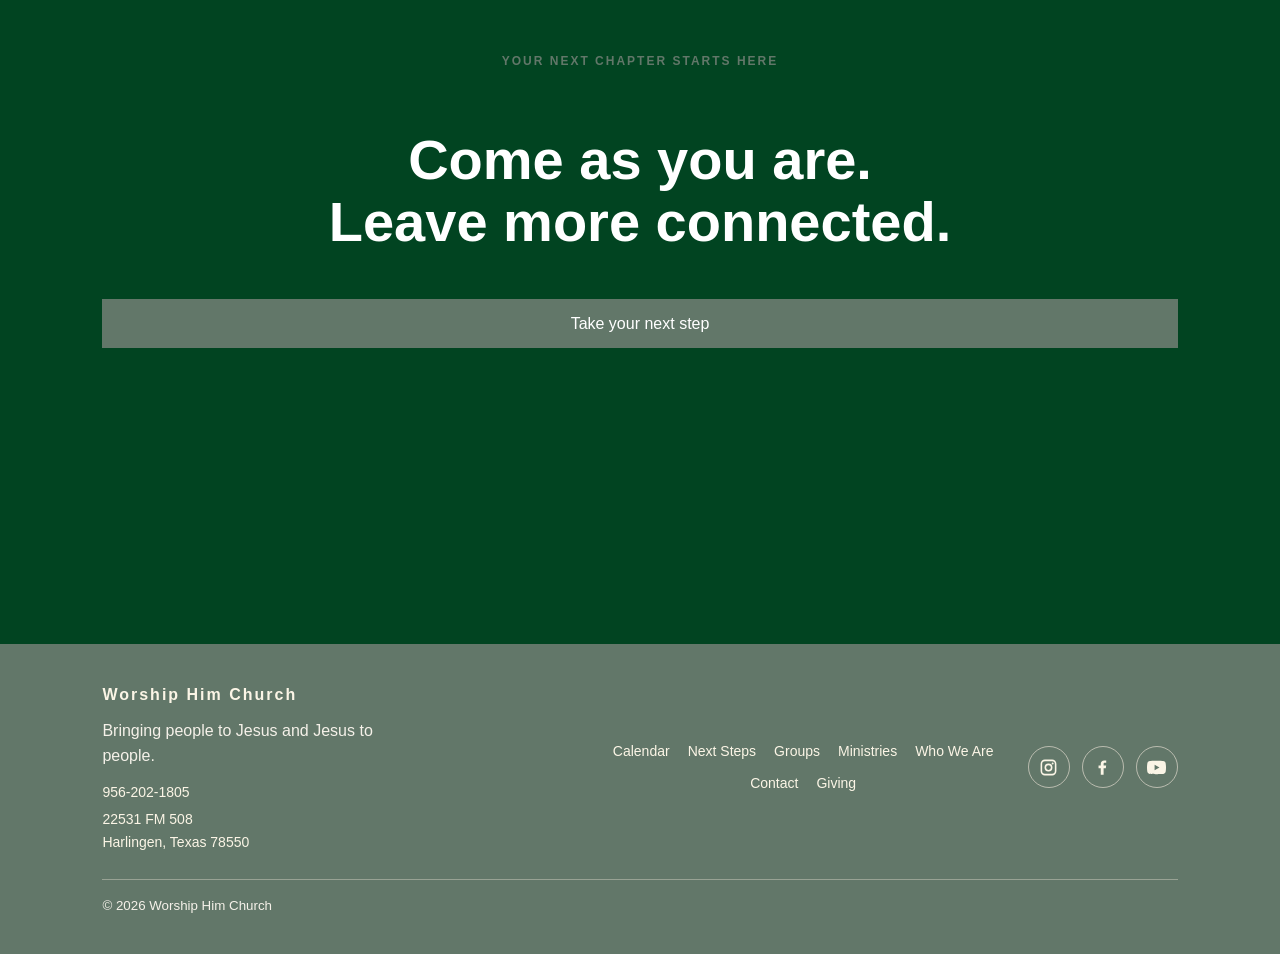
==== commit 07c74deb: "Update index.html with announcement and location details Added an announcement bar for the grand re-" ====
--- a/index.html
+++ b/index.html
@@ -9,6 +9,7 @@
   <script src="index.js" defer></script>
 </head>
 <body>
+  <div class="announcement-bar"><p>Coming soon: Worship Him Church's grand re-launch opening in 2026!</p></div>
   <header class="header">
     <a class="logo" href="index.html"><img src="images/WorshipHimChurch-Logo-PNG.png" alt=""><span>Worship Him Church</span></a>
     <button class="menu-button" aria-expanded="false" aria-controls="navigation">Menu</button>
@@ -28,37 +29,39 @@
         <source src="videos/hero-video.mp4" type="video/mp4">
       </video>
       <div class="hero-content">
-        <p>CHICAGO · TORONTO · MONTERREY</p>
+        <p>HARLINGEN · TEXAS</p>
         <h1>Welcome to<br>Worship Him Church</h1>
         <a class="button" href="next-steps.html">Plan your visit</a>
       </div>
     </section>
-    <section class="media-flix" aria-labelledby="media-flix-title">
-      <div class="media-heading">
-        <div>
+    <section class="sermon-video" aria-labelledby="sermon-video-title">
+      <div class="sermon-video-inner">
+        <div class="sermon-video-player" id="sermon-video-player">
+          <button class="sermon-video-play" id="sermon-video-play" type="button" aria-label="Play A Message for the Journey">
+            <span class="sermon-video-image">
+              <img src="https://i.ytimg.com/vi/GfVCLiWjIRg/hqdefault.jpg" alt="" loading="lazy">
+              <span class="media-play" aria-hidden="true">▶</span>
+            </span>
+          </button>
+        </div>
+        <div class="sermon-video-info">
           <p class="label">WATCH ANYTIME</p>
-          <h2 id="media-flix-title">Media <span>Flix</span></h2>
-          <p class="media-intro">Messages, worship, and stories to meet you right where you are.</p>
+          <h2 id="sermon-video-title">Sermon Video</h2>
+          <h3 class="sermon-video-subtitle">A Message for the Journey</h3>
+          <p class="sermon-video-description">Find encouragement and biblical teaching for every season of life. Watch this message from Worship Him Church and share it with someone who needs it.</p>
+          <nav class="sermon-social" aria-label="Follow Worship Him Church on social media">
+            <a href="https://www.instagram.com/" target="_blank" rel="noopener noreferrer" aria-label="Instagram">
+              <svg viewBox="0 0 24 24" aria-hidden="true"><path d="M7.5 2h9A5.5 5.5 0 0 1 22 7.5v9a5.5 5.5 0 0 1-5.5 5.5h-9A5.5 5.5 0 0 1 2 16.5v-9A5.5 5.5 0 0 1 7.5 2zm0 2A3.5 3.5 0 0 0 4 7.5v9A3.5 3.5 0 0 0 7.5 20h9a3.5 3.5 0 0 0 3.5-3.5v-9A3.5 3.5 0 0 0 16.5 4h-9zM12 7a5 5 0 1 1 0 10 5 5 0 0 1 0-10zm0 2a3 3 0 1 0 0 6 3 3 0 0 0 0-6zm5.25-3.25a1.25 1.25 0 1 1 0 2.5 1.25 1.25 0 0 1 0-2.5z"/></svg>
+            </a>
+            <a href="https://www.facebook.com/" target="_blank" rel="noopener noreferrer" aria-label="Facebook">
+              <svg viewBox="0 0 24 24" aria-hidden="true"><path d="M13.4 21v-8.2h2.8l.4-3.2h-3.2v-2c0-.9.3-1.5 1.6-1.5h1.7V3.2c-.3 0-1.4-.2-2.6-.2-2.6 0-4.3 1.6-4.3 4.5v2.1H7v3.2h2.8V21h3.6z"/></svg>
+            </a>
+            <a href="https://www.youtube.com/" target="_blank" rel="noopener noreferrer" aria-label="YouTube">
+              <svg viewBox="0 0 24 24" aria-hidden="true"><path d="M23.5 6.2a3 3 0 0 0-2.1-2.1C19.5 3.6 12 3.6 12 3.6s-7.5 0-9.4.5A3 3 0 0 0 .5 6.2 31 31 0 0 0 0 12a31 31 0 0 0 .5 5.8 3 3 0 0 0 2.1 2.1c1.9.5 9.4.5 9.4.5s7.5 0 9.4-.5a3 3 0 0 0 2.1-2.1A31 31 0 0 0 24 12a31 31 0 0 0-.5-5.8zM9.6 15.6V8.4L15.8 12l-6.2 3.6z"/></svg>
+            </a>
+          </nav>
         </div>
-        <label class="media-search">
-          <span class="visually-hidden">Search videos</span>
-          <input id="media-search" type="search" placeholder="Search videos..." autocomplete="off">
-          <span aria-hidden="true">⌕</span>
-        </label>
       </div>
-      <div class="media-filters" role="group" aria-label="Filter videos by category">
-        <button class="media-filter active" type="button" data-category="All" aria-pressed="true">All</button>
-        <button class="media-filter" type="button" data-category="Messages" aria-pressed="false">Messages</button>
-        <button class="media-filter" type="button" data-category="Worship" aria-pressed="false">Worship</button>
-        <button class="media-filter" type="button" data-category="Stories" aria-pressed="false">Stories</button>
-        <button class="media-filter" type="button" data-category="More" aria-pressed="false">More</button>
-      </div>
-      <div class="media-row-heading">
-        <h3>Featured videos</h3>
-        <span>5 videos</span>
-      </div>
-      <div class="media-row" id="media-row" aria-live="polite"></div>
-      <p class="media-empty" id="media-empty" hidden>No videos match your search. Try another title or category.</p>
     </section>
     <section class="section">
       <p class="label">OUR HEART</p>
@@ -68,16 +71,22 @@
     </section>
     <section class="section dark">
       <p class="label">FIND YOUR PEOPLE</p>
-      <h2>One church. Three cities.</h2>
-      <div class="cards">
-        <article><img src="images/image-one.png" alt="Chicago skyline"><h3>Chicago</h3><p>Sundays at 9:30 AM and 11:30 AM</p></article>
-        <article><img src="images/image-two.png" alt="Toronto skyline"><h3>Toronto</h3><p>Sundays at 10:00 AM</p></article>
-        <article><img src="images/image-three.png" alt="Monterrey city and mountains"><h3>Monterrey</h3><p>Domingos a las 11:00 AM</p></article>
+      <h2>One church for the city's hope.</h2>
+      <div class="harlingen-location">
+        <img src="images/outside-church-design-image.jpeg" alt="Worship Him Church exterior in Harlingen, Texas">
+        <div class="harlingen-location-info">
+          <h3>Harlingen, Texas</h3>
+          <div class="service-times">
+            <article><h4>Sunday · 10:30 AM</h4><p>Family Service</p></article>
+            <article><h4>Wednesday · 6:30 PM</h4><p>Regular Service</p></article>
+            <article><h4>Friday · 6:30 PM</h4><p>Nursery, Toddlers, Children, &amp; Youth Service</p></article>
+          </div>
+        </div>
       </div>
       <a href="calendar.html">See the calendar →</a>
     </section>
     <section class="section feature">
-      <img src="images/service-image.png" alt="People worshipping together">
+      <img src="images/inside-church-design-image.jpeg" alt="People worshipping together">
       <div><p class="label">THERE'S A PLACE FOR YOU</p><h2>Life is better together.</h2><p>Find community, grow in faith, and use your gifts to make a difference.</p><a class="button" href="groups.html">Explore groups</a></div>
     </section>
     <section class="section callout">
@@ -107,15 +116,5 @@
     </div>
     <small>© <span data-year></span> Worship Him Church</small>
   </footer>
-  <div class="video-modal" id="video-modal" role="dialog" aria-modal="true" aria-labelledby="video-modal-title" hidden>
-    <div class="video-modal-backdrop" data-close-video></div>
-    <div class="video-modal-content">
-      <div class="video-modal-header">
-        <h2 id="video-modal-title">Now playing</h2>
-        <button class="video-modal-close" type="button" aria-label="Close video player" data-close-video>×</button>
-      </div>
-      <div class="video-frame" id="video-frame"></div>
-    </div>
-  </div>
 </body>
 </html>
--- a/index.css
+++ b/index.css
@@ -23,13 +23,22 @@
 .cards article { background: #2a302c; padding-bottom: 20px; }
 .cards img { width: 100%; height: 250px; object-fit: cover; }
 .cards h3, .cards p { margin: 12px 18px; }
+.harlingen-location { display: grid; grid-template-columns: minmax(0, 1fr) minmax(0, 1fr); overflow: hidden; margin: 35px 0; color: var(--color-ink); background: #f1ece2; border-radius: 5px; }
+.harlingen-location > img { width: 100%; height: 100%; min-height: 320px; object-fit: cover; }
+.harlingen-location-info { align-self: center; padding: clamp(22px, 4vw, 42px); }
+.harlingen-location-info > h3 { margin: 0 0 18px; font-size: 28px; }
+.service-times { display: grid; gap: 12px; }
+.service-times article { padding: 14px 16px; background: var(--color-background); border-left: 4px solid var(--color-primary); }
+.service-times h4, .service-times p { margin: 0; }
+.service-times h4 { font-size: 16px; }
+.service-times p { margin-top: 4px; }
 .feature { display: grid; grid-template-columns: 1fr 1fr; gap: 8%; align-items: center; }
 .feature img { width: 100%; max-height: 480px; object-fit: cover; }
 .callout { color: white; text-align: center; background: #333a34; }
 .footer { padding: 30px 8%; color: white; background: #151815; }
 .footer .logo { display: inline-block; }
 .footer small { color: #aaa; }
-.page-banner { min-height: 430px; display: flex; flex-direction: column; justify-content: end; padding: 130px 8% 55px; color: white; background: linear-gradient(#1118, #1118), url("images/image-one.png") center / cover; }
+.page-banner { min-height: 430px; display: flex; flex-direction: column; justify-content: end; padding: 130px 8% 55px; color: white; background: linear-gradient(#1118, #1118), url("images/outside-church-design-image.jpeg") center / cover; }
 .page-banner h1 { margin: 0; }
 .content { width: min(1000px, 84%); margin: 0 auto; padding: 60px 0; }
 .content h2 { margin-top: 0; }
@@ -46,61 +55,40 @@
 .content summary { cursor: pointer; font-weight: bold; }
 .content details p { margin: 12px 0 0; }
 .visually-hidden { position: absolute; width: 1px; height: 1px; padding: 0; margin: -1px; overflow: hidden; clip: rect(0, 0, 0, 0); white-space: nowrap; border: 0; }
-.media-flix { overflow: hidden; padding: 72px 7% 78px; color: #f7f6f2; background: #111311; }
-.media-heading { display: flex; justify-content: space-between; align-items: end; gap: 24px; }
-.media-heading .label { margin: 0 0 8px; }
-.media-heading h2 { margin: 0; font-size: clamp(38px, 5vw, 58px); }
-.media-heading h2 span { color: #d5ad78; }
-.media-intro { margin: 10px 0 0; color: #b8bab6; }
-.media-search { position: relative; display: flex; align-items: center; width: min(100%, 280px); }
-.media-search input { width: 100%; padding: 12px 42px 12px 15px; color: white; background: #242724; border: 1px solid #454a45; border-radius: 4px; font: inherit; }
-.media-search input:focus-visible, .media-filter:focus-visible, .media-card:focus-visible, .video-modal-close:focus-visible { outline: 2px solid #d5ad78; outline-offset: 3px; }
-.media-search > span:last-child { position: absolute; right: 14px; color: #d5ad78; font-size: 24px; line-height: 1; }
-.media-filters { display: flex; gap: 10px; overflow-x: auto; margin: 30px 0 26px; padding: 2px 2px 8px; scrollbar-width: thin; }
-.media-filter { flex: 0 0 auto; padding: 8px 17px; color: #e6e6e2; background: transparent; border: 1px solid #454a45; border-radius: 24px; cursor: pointer; font: inherit; transition: color .2s, background .2s, border-color .2s; }
-.media-filter:hover, .media-filter.active { color: #171815; background: #d5ad78; border-color: #d5ad78; }
-.media-row-heading { display: flex; align-items: baseline; gap: 12px; margin-bottom: 14px; }
-.media-row-heading h3 { margin: 0; font-size: 21px; }
-.media-row-heading span { color: #9c9e99; font-size: 13px; }
-.media-row { display: grid; grid-auto-columns: minmax(230px, 1fr); grid-auto-flow: column; gap: 18px; overflow-x: auto; padding: 8px 4px 24px; scroll-snap-type: x mandatory; scrollbar-color: #555 #222; scrollbar-width: thin; }
-.media-card { position: relative; min-width: 0; overflow: hidden; color: inherit; background: #202320; border-radius: 5px; text-decoration: none; scroll-snap-align: start; transition: transform .25s ease, box-shadow .25s ease; }
-.media-card:hover { z-index: 1; transform: translateY(-6px) scale(1.025); box-shadow: 0 14px 32px #0009; }
-.media-card-image { position: relative; overflow: hidden; aspect-ratio: 16 / 9; background: #333; }
-.media-card-image img { width: 100%; height: 100%; object-fit: cover; transition: transform .35s ease; }
-.media-card:hover .media-card-image img { transform: scale(1.06); }
-.media-card-image::after { position: absolute; inset: 35% 0 0; background: linear-gradient(transparent, #0008); content: ""; }
-.media-play { position: absolute; z-index: 1; top: 50%; left: 50%; display: grid; width: 48px; height: 48px; place-items: center; color: #171815; background: #d5ad78; border-radius: 50%; opacity: 0; transform: translate(-50%, -40%); transition: opacity .2s, transform .2s; }
-.media-card:hover .media-play, .media-card:focus-visible .media-play { opacity: 1; transform: translate(-50%, -50%); }
-.media-card-info { padding: 13px 15px 16px; }
-.media-card-category { margin: 0 0 5px; color: #d5ad78; font-size: 11px; font-weight: bold; letter-spacing: 1.4px; text-transform: uppercase; }
-.media-card-title { margin: 0; font-size: 17px; line-height: 1.35; }
-.media-empty { padding: 18px 0; color: #b8bab6; }
-.video-modal[hidden] { display: none; }
-.video-modal { position: fixed; z-index: 10; inset: 0; display: grid; place-items: center; padding: 24px; }
-.video-modal-backdrop { position: absolute; inset: 0; background: #000d; }
-.video-modal-content { position: relative; width: min(100%, 960px); overflow: hidden; background: #171815; border-radius: 8px; box-shadow: 0 18px 70px #0009; }
-.video-modal-header { display: flex; align-items: center; justify-content: space-between; padding: 10px 16px; }
-.video-modal-header h2 { margin: 0; font-size: 17px; }
-.video-modal-close { width: 40px; height: 40px; color: white; background: transparent; border: 0; cursor: pointer; font-size: 32px; line-height: 1; }
-.video-frame { aspect-ratio: 16 / 9; background: #000; }
-.video-frame iframe { display: block; width: 100%; height: 100%; border: 0; }
-body.video-modal-open { overflow: hidden; }
+.sermon-video { overflow: hidden; padding: 72px 7% 78px; color: #f7f6f2; background: #62776c; }
+.sermon-video-inner { display: grid; grid-template-columns: minmax(0, 1.2fr) minmax(280px, .8fr); align-items: center; gap: clamp(28px, 6vw, 72px); max-width: 1200px; margin: 0 auto; }
+.sermon-video-player { overflow: hidden; aspect-ratio: 16 / 9; background: #014421; border-radius: 5px; }
+.sermon-video-play { position: relative; display: block; width: 100%; height: 100%; overflow: hidden; padding: 0; background: #62776c; border: 0; cursor: pointer; }
+.sermon-video-play:focus-visible { outline: 2px solid var(--color-background); outline-offset: -4px; }
+.sermon-video-image { position: relative; display: block; overflow: hidden; aspect-ratio: 16 / 9; background: #014421; }
+.sermon-video-image img { width: 100%; height: 100%; object-fit: cover; transition: transform .35s ease; }
+.sermon-video-play:hover .sermon-video-image img { transform: scale(1.04); }
+.media-play { position: absolute; top: 50%; left: 50%; display: grid; width: 56px; height: 56px; place-items: center; color: whitesmoke; background: #62776c; border-radius: 50%; transform: translate(-50%, -50%); transition: transform .2s ease; }
+.sermon-video-play:hover .media-play { transform: translate(-50%, -50%) scale(1.08); }
+.sermon-video-player iframe { display: block; width: 100%; height: 100%; border: 0; }
+.sermon-video-info .label { margin: 0 0 8px; color: var(--color-accent); }
+.sermon-video-info h2 { margin: 0; font-size: clamp(38px, 5vw, 58px); }
+.sermon-video-subtitle { margin: 14px 0 8px; font-size: 22px; }
+.sermon-video-description { margin: 0; color: #d2d9cf; }
+.sermon-social { display: flex; gap: 12px; margin-top: 24px; }
+.sermon-social a { display: grid; width: 42px; height: 42px; place-items: center; color: var(--color-background); border: 1px solid #e8e1d4a6; border-radius: 50%; transition: color .2s, background .2s, border-color .2s; }
+.sermon-social svg { width: 19px; height: 19px; fill: currentColor; }
+.sermon-social a:hover { color: white; background: #014421; border-color: white; }
+.sermon-social a:focus-visible { outline: 2px solid white; outline-offset: 4px; }
 @media (max-width: 760px) {
   .header { align-items: flex-start; }
   .menu-button { display: block; padding: 8px 12px; color: white; background: transparent; border: 1px solid white; }
   .header nav { display: none; position: absolute; top: 65px; left: 0; right: 0; padding: 18px 6%; background: #171a18; }
   .header nav.open { display: grid; gap: 14px; }
-  .cards, .feature { grid-template-columns: 1fr; }
+  .cards, .feature, .harlingen-location { grid-template-columns: 1fr; }
+  .harlingen-location > img { min-height: 0; max-height: 340px; }
   .simple-cards { grid-template-columns: 1fr; }
   .section { padding: 55px 7%; }
   .hero { min-height: 600px; }
   .page-banner { min-height: 360px; padding-right: 7%; padding-left: 7%; }
-  .media-flix { padding: 52px 6% 58px; }
-  .media-heading { align-items: stretch; flex-direction: column; gap: 18px; }
-  .media-search { width: 100%; }
-  .media-row { grid-auto-columns: minmax(78vw, 1fr); gap: 13px; margin-right: -6vw; }
-  .media-play { opacity: 1; transform: translate(-50%, -50%); }
-  .video-modal { padding: 12px; }
+  .sermon-video { padding: 52px 6% 58px; }
+  .sermon-video-inner { grid-template-columns: 1fr; gap: 28px; }
+  .sermon-video-info h2 { font-size: clamp(38px, 9vw, 48px); }
 }
 @media (max-width: 760px) {
   .header { align-items: center; }
@@ -114,12 +102,15 @@
 }
 
 :root {
-  --color-primary: #679267;
-  --color-background: #e8e1d4;
-  --color-accent: #bfaf9e;
-  --color-ink: #26352b;
+  --color-primary: #627769;
+  --color-background: #fbf5e6;
+  --color-accent: #c2d0bd;
+  --color-ink: #62776c;
 }
 body { color: var(--color-ink); background: var(--color-background); }
+.announcement-bar { display: flex; min-height: 44px; align-items: center; justify-content: center; padding: 8px 6%; color: white; background: var(--color-primary); text-align: center; }
+.announcement-bar p { margin: 0; font-size: clamp(11px, 3.5vw, 14px); font-weight: bold; line-height: 1.4; white-space: nowrap; }
+.header { top: 44px; }
 .header .logo img { flex: 0 0 48px; width: 48px; height: 48px; object-fit: contain; filter: none; }
 .footer { display: grid; grid-template-columns: minmax(220px, 1.2fr) 1fr auto; align-items: center; gap: 26px; padding: 38px 8%; color: var(--color-background); background: var(--color-primary); }
 .footer .logo { display: inline-flex; }
@@ -136,35 +127,27 @@
 .footer-social svg { width: 19px; height: 19px; fill: currentColor; }
 .footer small { grid-column: 1 / -1; padding-top: 15px; color: #f5f1e9; border-top: 1px solid #e8e1d466; }
 .footer-navigation a:hover, .footer-social a:hover { color: white; }
-.footer-social a:hover { background: #557d55; border-color: white; }
+.footer-social a:hover { background: #014421; border-color: white; }
 .footer a:focus-visible, .header a:focus-visible { outline: 2px solid white; outline-offset: 4px; }
 .footer-social a { border-color: #e8e1d4a6; }
 .footer-brand p, .footer small { color: #f5f1e9; }
 .footer small { border-color: #e8e1d466; }
-.footer-social a:hover { background: #557d55; border-color: white; }
+.footer-social a:hover { background: #014421; border-color: white; }
 .footer-navigation a:hover, .footer-social a:hover { color: white; }
-.media-flix { background: #314b35; }
-.media-heading h2 span, .media-card-category, .media-search > span:last-child { color: var(--color-accent); }
-.media-filter:hover, .media-filter.active, .media-play { color: var(--color-ink); background: var(--color-accent); border-color: var(--color-accent); }
-.media-search input { background: #263b2b; border-color: var(--color-primary); }
-.media-search input:focus-visible, .media-filter:focus-visible, .media-card:focus-visible, .video-modal-close:focus-visible { outline-color: var(--color-background); }
-.media-card, .media-card-info { background: #263b2b; }
-.media-card-title, .media-row-heading h3 { color: var(--color-background); }
-.media-row-heading span, .media-intro, .media-empty { color: #d2d9cf; }
 .label { color: var(--color-primary); }
 .hero-content p { color: var(--color-background); }
 .button, .content .contact-link, .content .giving-link, .content > .button {
   color: white;
   background: var(--color-primary);
 }
-.button:hover, .content .contact-link:hover, .content .giving-link:hover, .content > .button:hover { background: #557d55; }
+.button:hover, .content .contact-link:hover, .content .giving-link:hover, .content > .button:hover { background: #014421; }
 .choice-list button.selected { color: white; background: var(--color-primary); }
 .dark { background: var(--color-primary); }
 .cards article { color: var(--color-ink); background: #f1ece2; }
-.callout { background: #557d55; }
+.callout { background: #014421; }
 .simple-card, .content details, .mission-values { background: var(--color-background); }
-.notice { color: #557d55; }
-.page-banner { background-color: #557d55; }
+.notice { color: var(--color-primary); }
+.page-banner { background-color: var(--color-primary); }
 .header nav a:hover { color: var(--color-accent); }
 .footer a:focus-visible, .header a:focus-visible, .footer-social a:focus-visible { outline: 2px solid white; outline-offset: 4px; }
 @media (max-width: 760px) {
@@ -177,3 +160,14 @@
   .footer-social { justify-content: center; }
   .footer small { grid-column: auto; width: 100%; }
 }
+
+.hero, .sermon-video, .section, .page-banner, .content {
+  min-height: 100vh;
+  min-height: 100dvh;
+}
+.hero { height: auto; }
+.section:not(.feature) { display: flex; flex-direction: column; justify-content: center; }
+.section.feature { align-content: center; }
+.sermon-video { display: grid; align-items: center; }
+.page-banner { justify-content: center; }
+.content { display: flex; flex-direction: column; justify-content: center; }
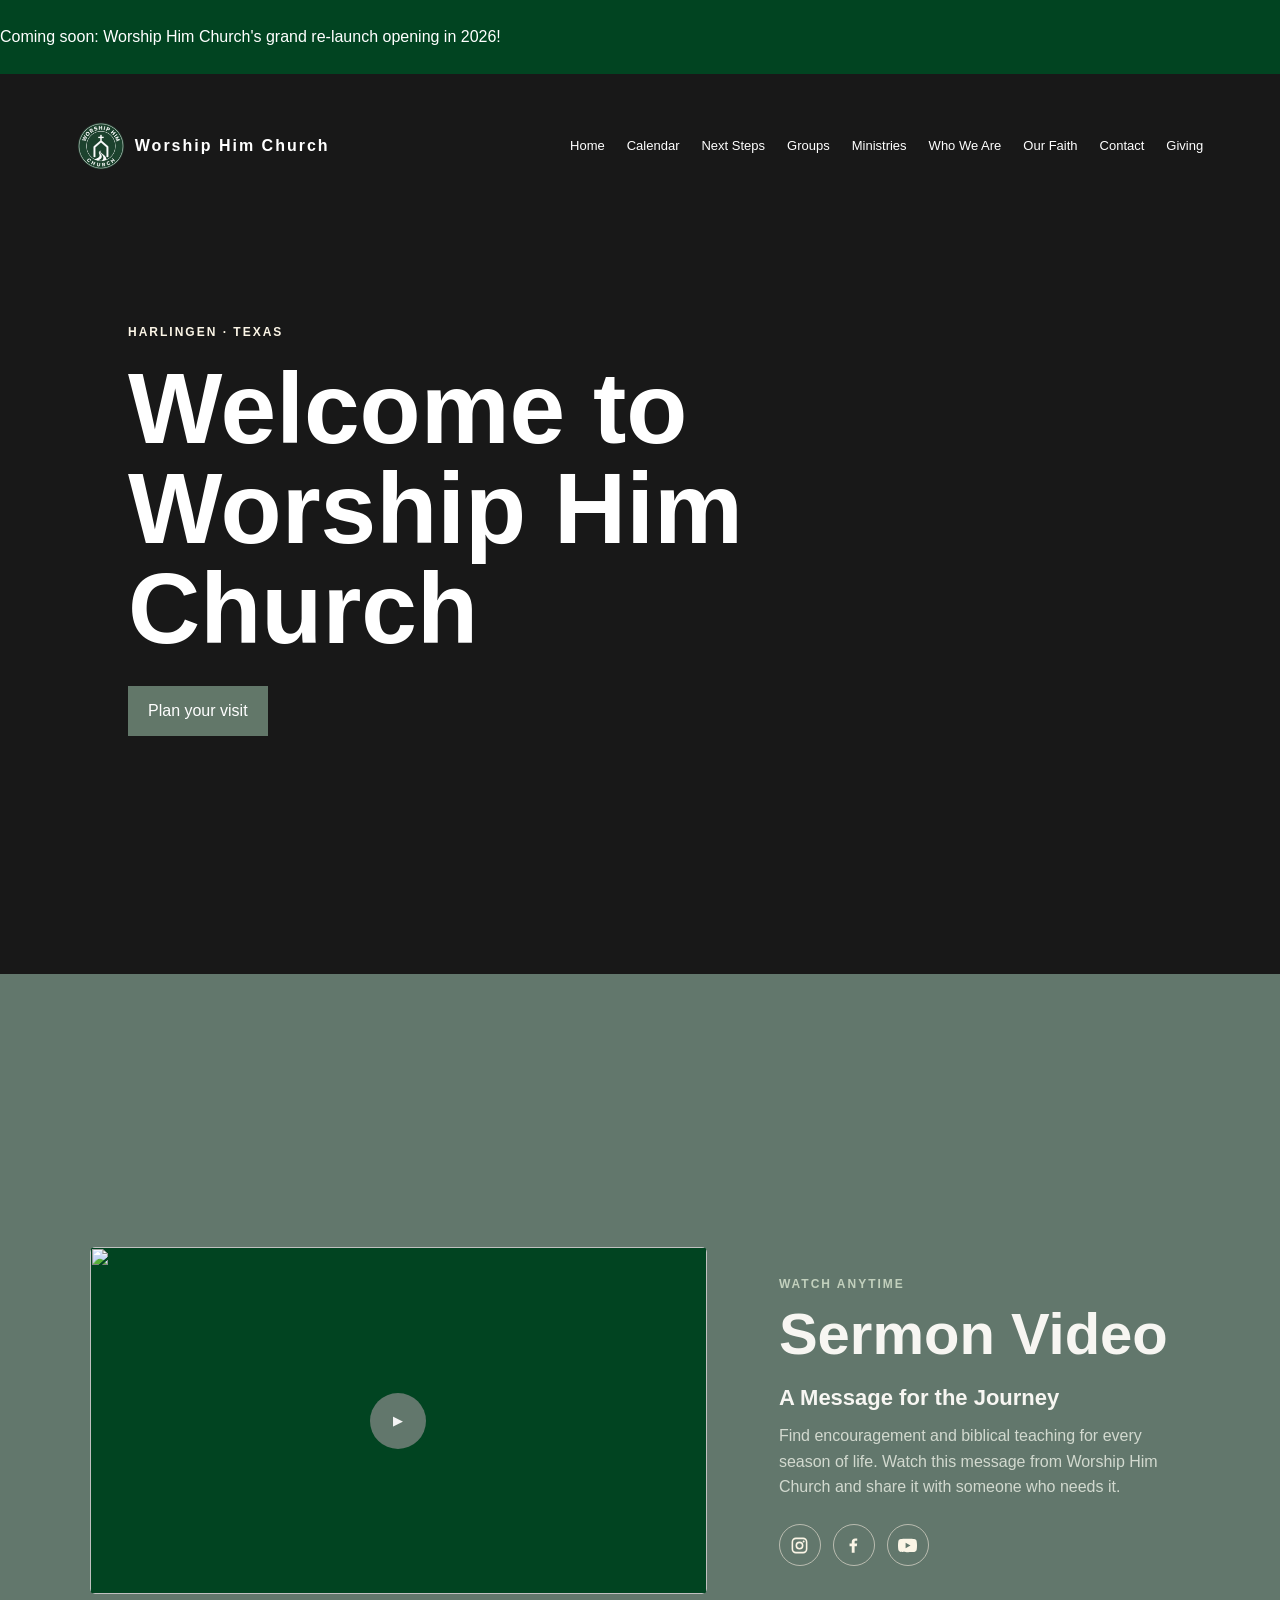
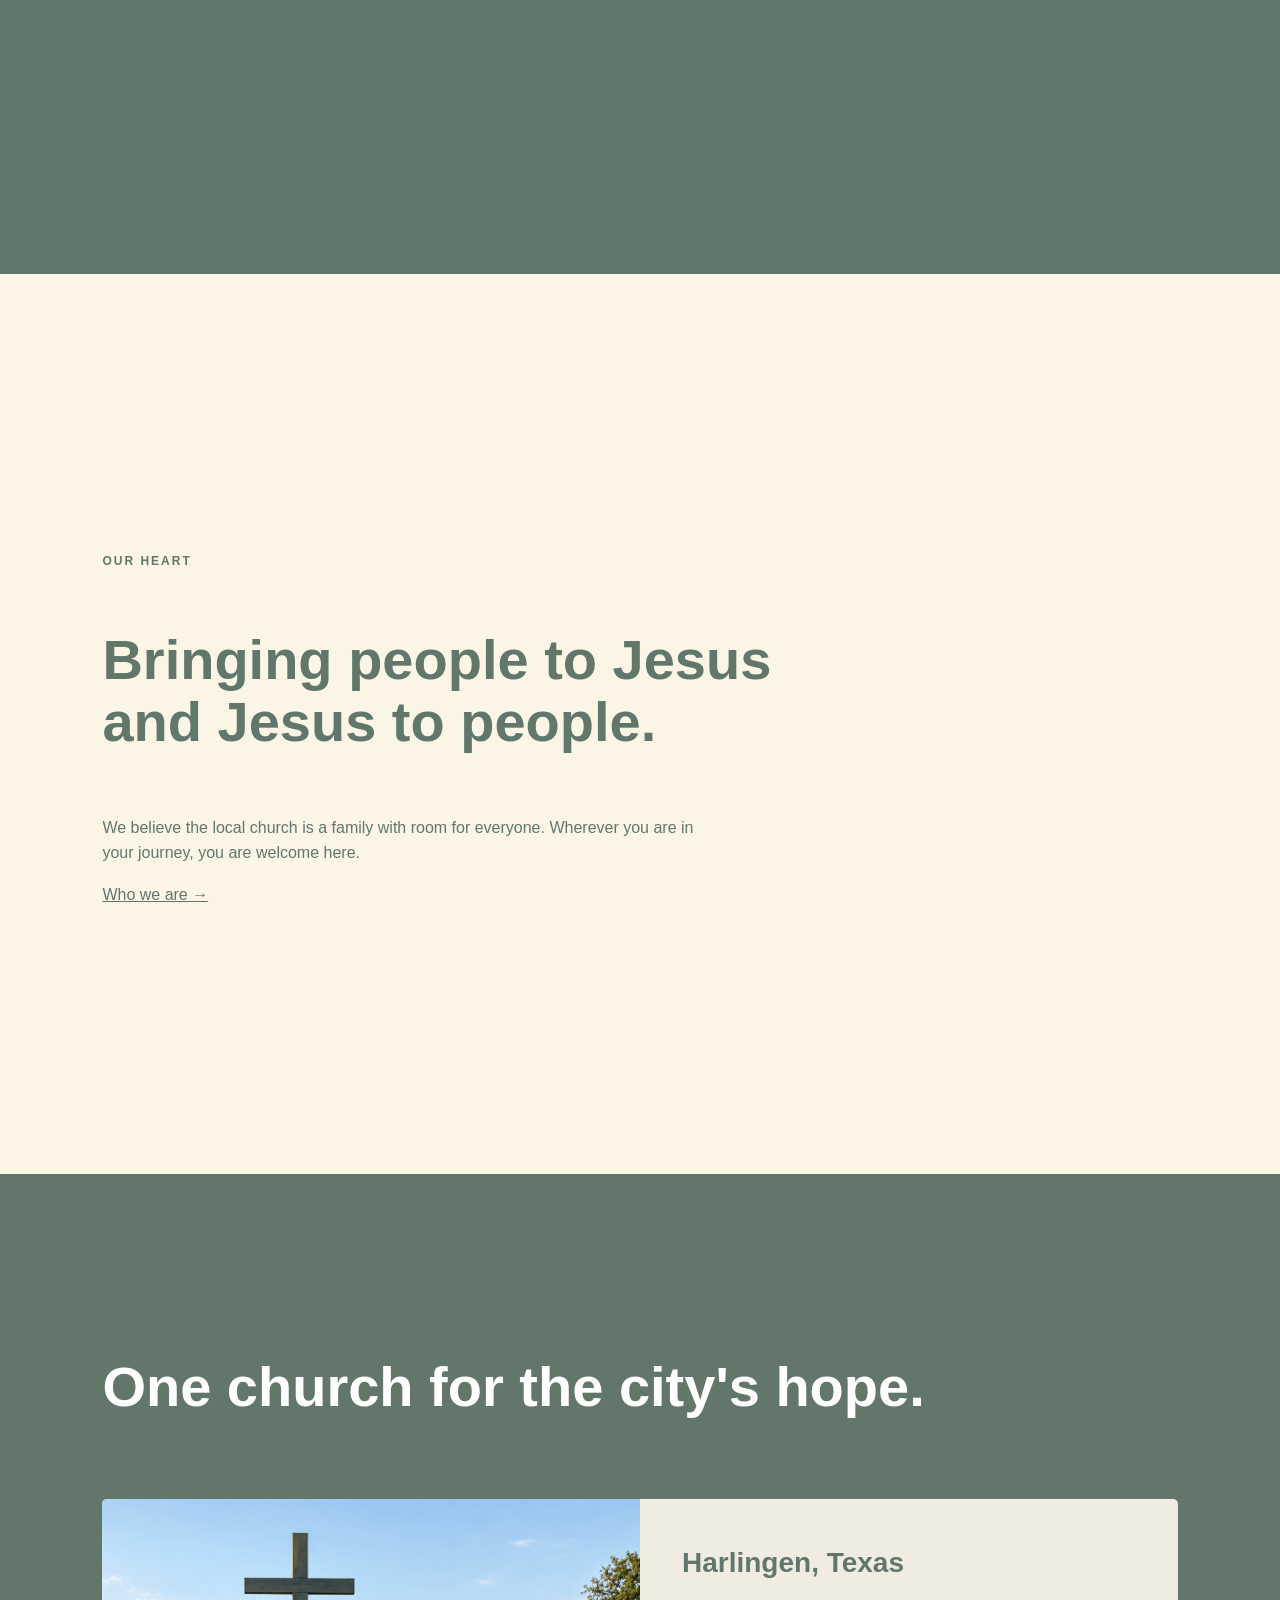
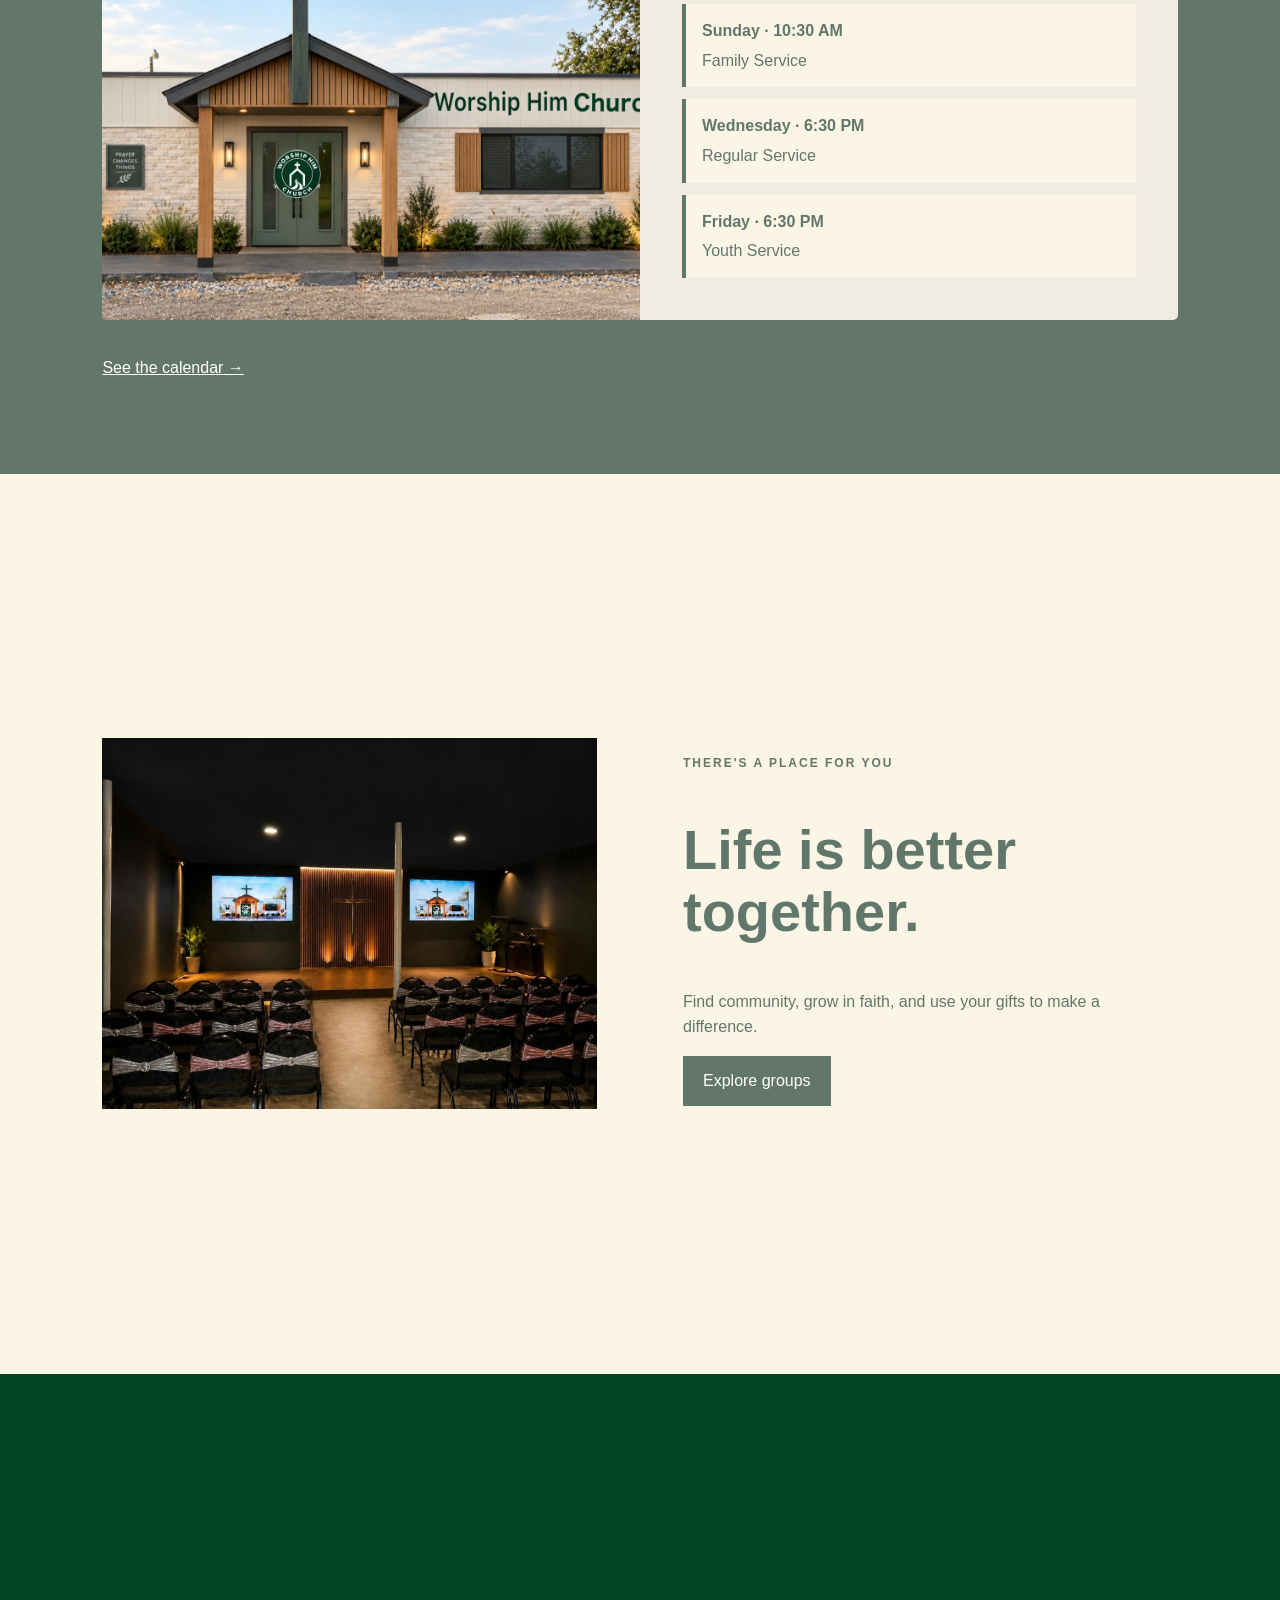
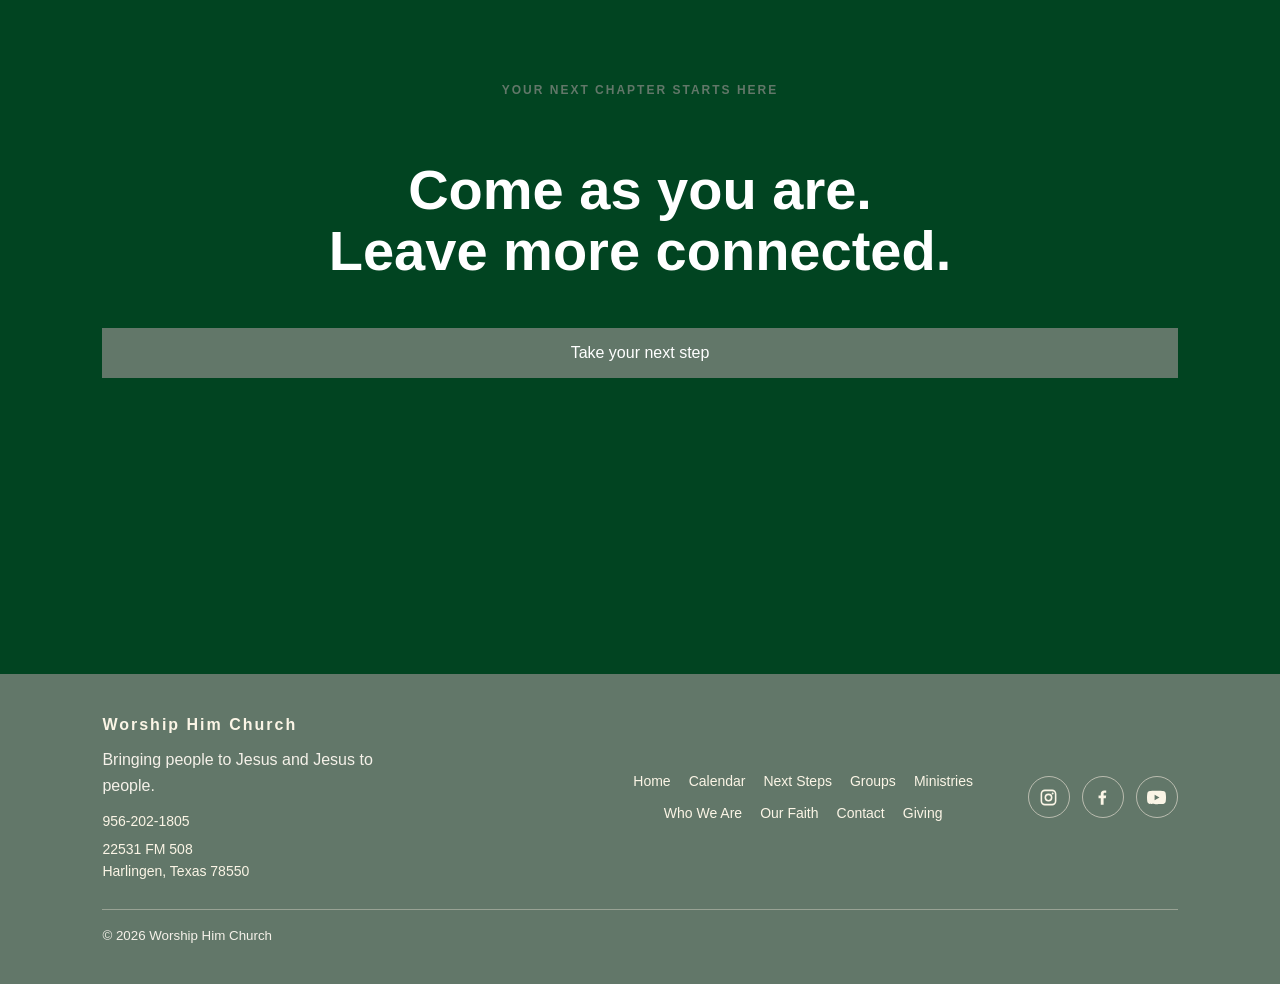
==== commit 9c1de137: "Revise index.html with updated content and layout Restored and updated index.html with new content a" ====
--- a/index.html
+++ b/index.html
@@ -9,16 +9,115 @@
   <script src="index.js" defer></script>
 </head>
 <body>
+  
+
+
+  <!-- Top Banner -->
+   <!--
+<div class="top-banner">
+
+    <!-- Hidden on tablet/mobile -->
+     <!--
+    <div class="service-info">
+        <span>⛪ Sunday: 11:00 AM</span>
+        <span class="divider">|</span>
+        <span>🙏 Wednesday: 7:30 PM</span>
+        <span class="divider">|</span>
+        <span>🔥 Friday: 7:30 PM</span>
+    </div>
+
+    <div class="top-icons">
+          -->
+        <!-- Phone -->
+         <!--
+        <a href="tel:9562021805"
+           class="phone-link"
+           aria-label="Call Worship Him Church">
+
+            <svg viewBox="0 0 24 24">
+                <path d="M6.62 10.79a15.05 15.05 0 006.59 6.59l2.2-2.2a1 1 0 011-.24 11.7 11.7 0 003.67.59 1 1 0 011 1V21a1 1 0 01-1 1A19 19 0 013 4a1 1 0 011-1h3.47a1 1 0 011 1 11.7 11.7 0 00.59 3.67 1 1 0 01-.25 1.01z"/>
+            </svg>
+
+            <span>(956) 202-1805</span>
+        </a>
+
+        <!-- Google Maps -->
+         <!--
+        <a href="YOUR_GOOGLE_MAPS_LINK"
+           target="_blank"
+           aria-label="Google Maps">
+
+            <svg viewBox="0 0 24 24">
+                <path d="M12 2C8.13 2 5 5.13 5 9c0 5.25 7 13 7 13s7-7.75 7-13c0-3.87-3.13-7-7-7zm0 9.5A2.5 2.5 0 1112 6.5a2.5 2.5 0 010 5z"/>
+            </svg>
+
+        </a>
+
+        <!-- Apple Maps -->
+         <!--
+        <a href="YOUR_APPLE_MAPS_LINK"
+           target="_blank"
+           aria-label="Apple Maps">
+
+            <svg viewBox="0 0 24 24">
+                <path d="M16.37 12.03c.01-2.44 2-3.61 2.09-3.67-1.14-1.67-2.92-1.9-3.55-1.93-1.51-.15-2.95.89-3.72.89-.77 0-1.96-.87-3.22-.85-1.66.03-3.19.97-4.04 2.45-1.72 2.98-.44 7.39 1.24 9.82.82 1.18 1.81 2.51 3.11 2.46 1.25-.05 1.73-.81 3.24-.81 1.52 0 1.95.81 3.27.78 1.35-.02 2.21-1.21 3.03-2.39.95-1.39 1.34-2.73 1.36-2.8-.03-.01-2.61-1-2.81-3.95zM14.2 4.9c.69-.84 1.16-2.02 1.04-3.2-.99.04-2.19.66-2.9 1.5-.64.74-1.2 1.93-1.05 3.05 1.11.09 2.23-.56 2.91-1.35z"/>
+            </svg>
+
+        </a>
+      -->
+        <!-- Instagram -->
+         <!--
+        <a href="https://www.instagram.com/worship_him_church?mdxt=NmdwNTQ0bxduY3Bh"
+           target="_blank"
+           aria-label="Instagram">
+
+            <svg viewBox="0 0 24 24">
+                <path d="M7.5 2h9A5.5 5.5 0 0 1 22 7.5v9a5.5 5.5 0 0 1-5.5 5.5h-9A5.5 5.5 0 0 1 2 16.5v-9A5.5 5.5 0 0 1 7.5 2zm0 2A3.5 3.5 0 0 0 4 7.5v9A3.5 3.5 0 0 0 7.5 20h9a3.5 3.5 0 0 0 3.5-3.5v-9A3.5 3.5 0 0 0 16.5 4h-9zM12 7a5 5 0 1 1 0 10 5 5 0 0 1 0-10zm0 2a3 3 0 1 0 0 6 3 3 0 0 0 0-6zm5.25-3.25a1.25 1.25 0 1 1 0 2.5 1.25 1.25 0 0 1 0-2.5z"/>
+            </svg>
+
+        </a>
+
+        <!-- Facebook -->
+         <!--
+        <a href="https://www.facebook.com/WorshipMinistriesChurch/"
+           target="_blank"
+           aria-label="Facebook">
+
+            <svg viewBox="0 0 24 24">
+                <path d="M13.4 21v-8.2h2.8l.4-3.2h-3.2v-2c0-.9.3-1.5 1.6-1.5h1.7V3.2c-.3 0-1.4-.2-2.6-.2-2.6 0-4.3 1.6-4.3 4.5v2.1H7v3.2h2.8V21h3.6z"/>
+            </svg>
+
+        </a>
+
+        <!-- YouTube -->
+         <!--
+        <a href="https://www.youtube.com/@WorshipHimChurch"
+           target="_blank"
+           aria-label="YouTube">
+
+            <svg viewBox="0 0 24 24">
+                <path d="M23.5 6.2a3 3 0 0 0-2.1-2.1C19.5 3.6 12 3.6 12 3.6s-7.5 0-9.4.5A3 3 0 0 0 .5 6.2 31 31 0 0 0 0 12a
+
+            -->
+
+
+
+
+
+
+
   <div class="announcement-bar"><p>Coming soon: Worship Him Church's grand re-launch opening in 2026!</p></div>
   <header class="header">
     <a class="logo" href="index.html"><img src="images/WorshipHimChurch-Logo-PNG.png" alt=""><span>Worship Him Church</span></a>
     <button class="menu-button" aria-expanded="false" aria-controls="navigation">Menu</button>
-    <nav id="navigation">
+    <nav id="navigation" aria-label="Main navigation">
+      <a href="index.html">Home</a>
       <a href="calendar.html">Calendar</a>
       <a href="next-steps.html">Next Steps</a>
       <a href="groups.html">Groups</a>
       <a href="ministries.html">Ministries</a>
       <a href="who-we-are.html">Who We Are</a>
+      <a href="our-faith.html">Our Faith</a>
       <a href="contact.html">Contact</a>
       <a href="giving.html">Giving</a>
     </nav>
@@ -37,6 +136,15 @@
     <section class="sermon-video" aria-labelledby="sermon-video-title">
       <div class="sermon-video-inner">
         <div class="sermon-video-player" id="sermon-video-player">
+          
+          <!--
+          <button class="sermon-video-play" id="sermon-video-play" type="button" aria-label="Play A Message for the Journey">
+            <span class="sermon-video-image">
+              <img src="https://i.ytimg.com/vi/GfVCLiWjIRg/hqdefault.jpg" alt="" loading="lazy">
+              <span class="media-play" aria-hidden="true">▶</span>
+            </span>
+          </button>
+               -->
           <button class="sermon-video-play" id="sermon-video-play" type="button" aria-label="Play A Message for the Journey">
             <span class="sermon-video-image">
               <img src="https://i.ytimg.com/vi/GfVCLiWjIRg/hqdefault.jpg" alt="" loading="lazy">
@@ -50,13 +158,13 @@
           <h3 class="sermon-video-subtitle">A Message for the Journey</h3>
           <p class="sermon-video-description">Find encouragement and biblical teaching for every season of life. Watch this message from Worship Him Church and share it with someone who needs it.</p>
           <nav class="sermon-social" aria-label="Follow Worship Him Church on social media">
-            <a href="https://www.instagram.com/" target="_blank" rel="noopener noreferrer" aria-label="Instagram">
+            <a href="https://www.instagram.com/worship_him_church?mdxt=NmdwNTQ0bxduY3Bh" target="_blank" rel="noopener noreferrer" aria-label="Instagram">
               <svg viewBox="0 0 24 24" aria-hidden="true"><path d="M7.5 2h9A5.5 5.5 0 0 1 22 7.5v9a5.5 5.5 0 0 1-5.5 5.5h-9A5.5 5.5 0 0 1 2 16.5v-9A5.5 5.5 0 0 1 7.5 2zm0 2A3.5 3.5 0 0 0 4 7.5v9A3.5 3.5 0 0 0 7.5 20h9a3.5 3.5 0 0 0 3.5-3.5v-9A3.5 3.5 0 0 0 16.5 4h-9zM12 7a5 5 0 1 1 0 10 5 5 0 0 1 0-10zm0 2a3 3 0 1 0 0 6 3 3 0 0 0 0-6zm5.25-3.25a1.25 1.25 0 1 1 0 2.5 1.25 1.25 0 0 1 0-2.5z"/></svg>
             </a>
-            <a href="https://www.facebook.com/" target="_blank" rel="noopener noreferrer" aria-label="Facebook">
+            <a href="https://www.facebook.com/WorshipMinistriesChurch/" target="_blank" rel="noopener noreferrer" aria-label="Facebook">
               <svg viewBox="0 0 24 24" aria-hidden="true"><path d="M13.4 21v-8.2h2.8l.4-3.2h-3.2v-2c0-.9.3-1.5 1.6-1.5h1.7V3.2c-.3 0-1.4-.2-2.6-.2-2.6 0-4.3 1.6-4.3 4.5v2.1H7v3.2h2.8V21h3.6z"/></svg>
             </a>
-            <a href="https://www.youtube.com/" target="_blank" rel="noopener noreferrer" aria-label="YouTube">
+            <a href="https://www.youtube.com/@WorshipHimChurch" target="_blank" rel="noopener noreferrer" aria-label="YouTube">
               <svg viewBox="0 0 24 24" aria-hidden="true"><path d="M23.5 6.2a3 3 0 0 0-2.1-2.1C19.5 3.6 12 3.6 12 3.6s-7.5 0-9.4.5A3 3 0 0 0 .5 6.2 31 31 0 0 0 0 12a31 31 0 0 0 .5 5.8 3 3 0 0 0 2.1 2.1c1.9.5 9.4.5 9.4.5s7.5 0 9.4-.5a3 3 0 0 0 2.1-2.1A31 31 0 0 0 24 12a31 31 0 0 0-.5-5.8zM9.6 15.6V8.4L15.8 12l-6.2 3.6z"/></svg>
             </a>
           </nav>
@@ -79,7 +187,7 @@
           <div class="service-times">
             <article><h4>Sunday · 10:30 AM</h4><p>Family Service</p></article>
             <article><h4>Wednesday · 6:30 PM</h4><p>Regular Service</p></article>
-            <article><h4>Friday · 6:30 PM</h4><p>Nursery, Toddlers, Children, &amp; Youth Service</p></article>
+            <article><h4>Friday · 6:30 PM</h4><p> <!-- Nursery, Toddlers, Children, &amp;--> Youth Service</p></article>
           </div>
         </div>
       </div>
@@ -101,16 +209,16 @@
       <p>Bringing people to Jesus and Jesus to people.</p><address class="footer-contact"><a href="tel:+19562021805">956-202-1805</a><a href="https://maps.google.com/?q=22531+FM+508+Harlingen+Texas+78550" target="_blank" rel="noopener noreferrer">22531 FM 508<br>Harlingen, Texas 78550</a></address>
     </div>
     <nav class="footer-navigation" aria-label="Footer navigation">
-      <a href="calendar.html">Calendar</a><a href="next-steps.html">Next Steps</a><a href="groups.html">Groups</a><a href="ministries.html">Ministries</a><a href="who-we-are.html">Who We Are</a><a href="contact.html">Contact</a><a href="giving.html">Giving</a>
+      <a href="index.html">Home</a><a href="calendar.html">Calendar</a><a href="next-steps.html">Next Steps</a><a href="groups.html">Groups</a><a href="ministries.html">Ministries</a><a href="who-we-are.html">Who We Are</a><a href="our-faith.html">Our Faith</a><a href="contact.html">Contact</a><a href="giving.html">Giving</a>
     </nav>
     <div class="footer-social" aria-label="Social media">
-      <a href="https://www.instagram.com/" target="_blank" rel="noopener noreferrer" aria-label="Instagram">
+      <a href="https://www.instagram.com/worship_him_church?mdxt=NmdwNTQ0bxduY3Bh" target="_blank" rel="noopener noreferrer" aria-label="Instagram">
         <svg viewBox="0 0 24 24" aria-hidden="true"><path d="M7.5 2h9A5.5 5.5 0 0 1 22 7.5v9a5.5 5.5 0 0 1-5.5 5.5h-9A5.5 5.5 0 0 1 2 16.5v-9A5.5 5.5 0 0 1 7.5 2zm0 2A3.5 3.5 0 0 0 4 7.5v9A3.5 3.5 0 0 0 7.5 20h9a3.5 3.5 0 0 0 3.5-3.5v-9A3.5 3.5 0 0 0 16.5 4h-9zM12 7a5 5 0 1 1 0 10 5 5 0 0 1 0-10zm0 2a3 3 0 1 0 0 6 3 3 0 0 0 0-6zm5.25-3.25a1.25 1.25 0 1 1 0 2.5 1.25 1.25 0 0 1 0-2.5z"/></svg>
       </a>
-      <a href="https://www.facebook.com/" target="_blank" rel="noopener noreferrer" aria-label="Facebook">
+      <a href="https://www.facebook.com/WorshipMinistriesChurch/" target="_blank" rel="noopener noreferrer" aria-label="Facebook">
         <svg viewBox="0 0 24 24" aria-hidden="true"><path d="M13.4 21v-8.2h2.8l.4-3.2h-3.2v-2c0-.9.3-1.5 1.6-1.5h1.7V3.2c-.3 0-1.4-.2-2.6-.2-2.6 0-4.3 1.6-4.3 4.5v2.1H7v3.2h2.8V21h3.6z"/></svg>
       </a>
-      <a href="https://www.youtube.com/" target="_blank" rel="noopener noreferrer" aria-label="YouTube">
+      <a href="https://www.youtube.com/@WorshipHimChurch" target="_blank" rel="noopener noreferrer" aria-label="YouTube">
         <svg viewBox="0 0 24 24" aria-hidden="true"><path d="M23.5 6.2a3 3 0 0 0-2.1-2.1C19.5 3.6 12 3.6 12 3.6s-7.5 0-9.4.5A3 3 0 0 0 .5 6.2 31 31 0 0 0 0 12a31 31 0 0 0 .5 5.8 3 3 0 0 0 2.1 2.1c1.9.5 9.4.5 9.4.5s7.5 0 9.4-.5a3 3 0 0 0 2.1-2.1A31 31 0 0 0 24 12a31 31 0 0 0-.5-5.8zM9.6 15.6V8.4L15.8 12l-6.2 3.6z"/></svg>
       </a>
     </div>
--- a/index.css
+++ b/index.css
@@ -4,6 +4,111 @@
 img { display: block; max-width: 100%; }
 .header { position: absolute; z-index: 2; top: 0; width: 100%; display: flex; justify-content: space-between; align-items: center; padding: 22px 6%; color: white; }
 .logo { display: inline-flex; align-items: center; gap: 10px; font-weight: bold; letter-spacing: 2px; text-decoration: none; }
+
+
+.top-banner{
+    height:50px;
+    background:#0f0f0f;
+    color:#fff;
+
+    display:flex;
+    align-items:center;
+    justify-content:space-between;
+
+    padding:0 2rem;
+
+    border-bottom:1px solid rgba(255,255,255,.08);
+
+    position:relative;
+    z-index:999;
+}
+
+.service-info{
+    display:flex;
+    align-items:center;
+    gap:.75rem;
+
+    font-size:.875rem;
+    font-weight:500;
+}
+
+.divider{
+    opacity:.4;
+}
+
+.top-icons{
+    display:flex;
+    align-items:center;
+    gap:1rem;
+}
+
+.top-icons a{
+    color:#fff;
+    text-decoration:none;
+
+    display:flex;
+    align-items:center;
+    gap:.4rem;
+
+    transition:.3s ease;
+}
+
+.top-icons a:hover{
+    color:#d4af37;
+    transform:translateY(-2px);
+}
+
+.top-icons svg{
+    width:18px;
+    height:18px;
+    fill:currentColor;
+}
+
+.phone-link span{
+    font-size:.85rem;
+    font-weight:500;
+}
+
+/* Tablet */
+@media (max-width: 991px){
+
+    .top-banner{
+        justify-content:center;
+        padding:0 1rem;
+        height:45px;
+    }
+
+    .service-info{
+        display:none;
+    }
+
+    .phone-link{
+        display:none !important;
+    }
+
+    .top-icons{
+        width:100%;
+        justify-content:center;
+        gap:1.2rem;
+    }
+}
+
+/* Mobile */
+@media (max-width: 767px){
+
+    .top-icons svg{
+        width:20px;
+        height:20px;
+    }
+
+    .top-icons{
+        gap:1rem;
+    }
+}
+``
+
+
+
 .header .logo img { width: 42px; height: 42px; object-fit: contain; filter: brightness(0) invert(1); }
 .header nav { display: flex; gap: 22px; }
 .header nav a { color: inherit; text-decoration: none; font-size: 13px; }
@@ -101,16 +206,37 @@
   .footer small { grid-column: auto; width: 100%; }
 }
 
+@media (max-width: 1000px) {
+  .header { align-items: center; }
+  .menu-button { display: block; padding: 8px 12px; color: white; background: transparent; border: 1px solid white; }
+  .header nav { display: none; position: absolute; top: 65px; left: 0; right: 0; padding: 18px 6%; background: #171a18; }
+  .header nav.open { display: grid; gap: 14px; }
+}
+
 :root {
   --color-primary: #627769;
   --color-background: #fbf5e6;
   --color-accent: #c2d0bd;
   --color-ink: #62776c;
+  --contact-bar-height: 56px;
 }
 body { color: var(--color-ink); background: var(--color-background); }
-.announcement-bar { display: flex; min-height: 44px; align-items: center; justify-content: center; padding: 8px 6%; color: white; background: var(--color-primary); text-align: center; }
-.announcement-bar p { margin: 0; font-size: clamp(11px, 3.5vw, 14px); font-weight: bold; line-height: 1.4; white-space: nowrap; }
-.header { top: 44px; }
+.site-contact-bar { position: relative; z-index: 3; height: var(--contact-bar-height); padding: 0 5%; color: white; background: #014421; font-size: 12px; }
+.contact-bar-inner { display: grid; grid-template-columns: minmax(220px, 1.1fr) minmax(310px, 1.2fr) minmax(350px, 1.35fr); align-items: center; gap: 18px; width: min(100%, 1440px); height: 100%; margin: 0 auto; }
+.contact-bar-address, .contact-bar-links a { display: inline-flex; align-items: center; color: inherit; text-decoration: none; }
+.contact-bar-address { gap: 8px; white-space: nowrap; }
+.contact-bar-address svg, .contact-bar-links svg { flex: 0 0 auto; width: 17px; height: 17px; fill: currentColor; }
+.top-service-times { display: flex; flex-wrap: wrap; justify-content: center; gap: 3px 12px; line-height: 1.35; text-align: center; }
+.contact-bar-links { display: flex; align-items: center; justify-content: flex-end; gap: 11px; }
+.contact-bar-links a { min-height: 32px; justify-content: center; }
+.contact-bar-links a:hover, .contact-bar-address:hover { color: var(--color-accent); }
+.contact-bar-phone { gap: 6px; white-space: nowrap; }
+.contact-bar-links a:focus-visible, .contact-bar-address:focus-visible { outline: 2px solid white; outline-offset: 3px; }
+.announcement-bar { display: flex; min-height: 44px; align-items: center; overflow: hidden; padding: 8px 0; color: white; background: #014421; text-align: center; }
+.announcement-track { display: flex; flex: 0 0 auto; width: max-content; margin: 0; animation: announcement-scroll 24s linear infinite; color: white; font-size: clamp(11px, 3.5vw, 14px); font-weight: bold; line-height: 1.4; white-space: nowrap; }
+.announcement-track span { padding: 0 3rem; }
+@keyframes announcement-scroll { from { transform: translateX(0); } to { transform: translateX(-50%); } }
+.header { top: calc(var(--contact-bar-height) + 44px); }
 .header .logo img { flex: 0 0 48px; width: 48px; height: 48px; object-fit: contain; filter: none; }
 .footer { display: grid; grid-template-columns: minmax(220px, 1.2fr) 1fr auto; align-items: center; gap: 26px; padding: 38px 8%; color: var(--color-background); background: var(--color-primary); }
 .footer .logo { display: inline-flex; }
@@ -161,6 +287,30 @@
   .footer small { grid-column: auto; width: 100%; }
 }
 
+@media (max-width: 1000px) {
+  :root { --contact-bar-height: 88px; }
+  .contact-bar-inner { grid-template-columns: minmax(0, 1fr) auto; gap: 0 16px; }
+  .top-service-times { grid-column: 1 / -1; grid-row: 2; }
+}
+
+@media (max-width: 640px) {
+  :root { --contact-bar-height: 122px; }
+  .site-contact-bar { padding: 8px 4%; }
+  .contact-bar-inner { display: flex; flex-direction: column; justify-content: center; gap: 5px; }
+  .contact-bar-address { font-size: 11px; }
+  .top-service-times { gap: 2px 9px; font-size: 11px; }
+  .contact-bar-links { gap: 12px; }
+  .contact-bar-links a { min-height: 28px; }
+  .contact-bar-links svg { width: 16px; height: 16px; }
+  .contact-bar-phone { font-size: 11px; }
+}
+
+@media (prefers-reduced-motion: reduce) {
+  .announcement-track { width: 100%; justify-content: center; animation: none; white-space: normal; }
+  .announcement-track span { padding: 0 8px; }
+  .announcement-track span[aria-hidden="true"] { display: none; }
+}
+
 .hero, .sermon-video, .section, .page-banner, .content {
   min-height: 100vh;
   min-height: 100dvh;
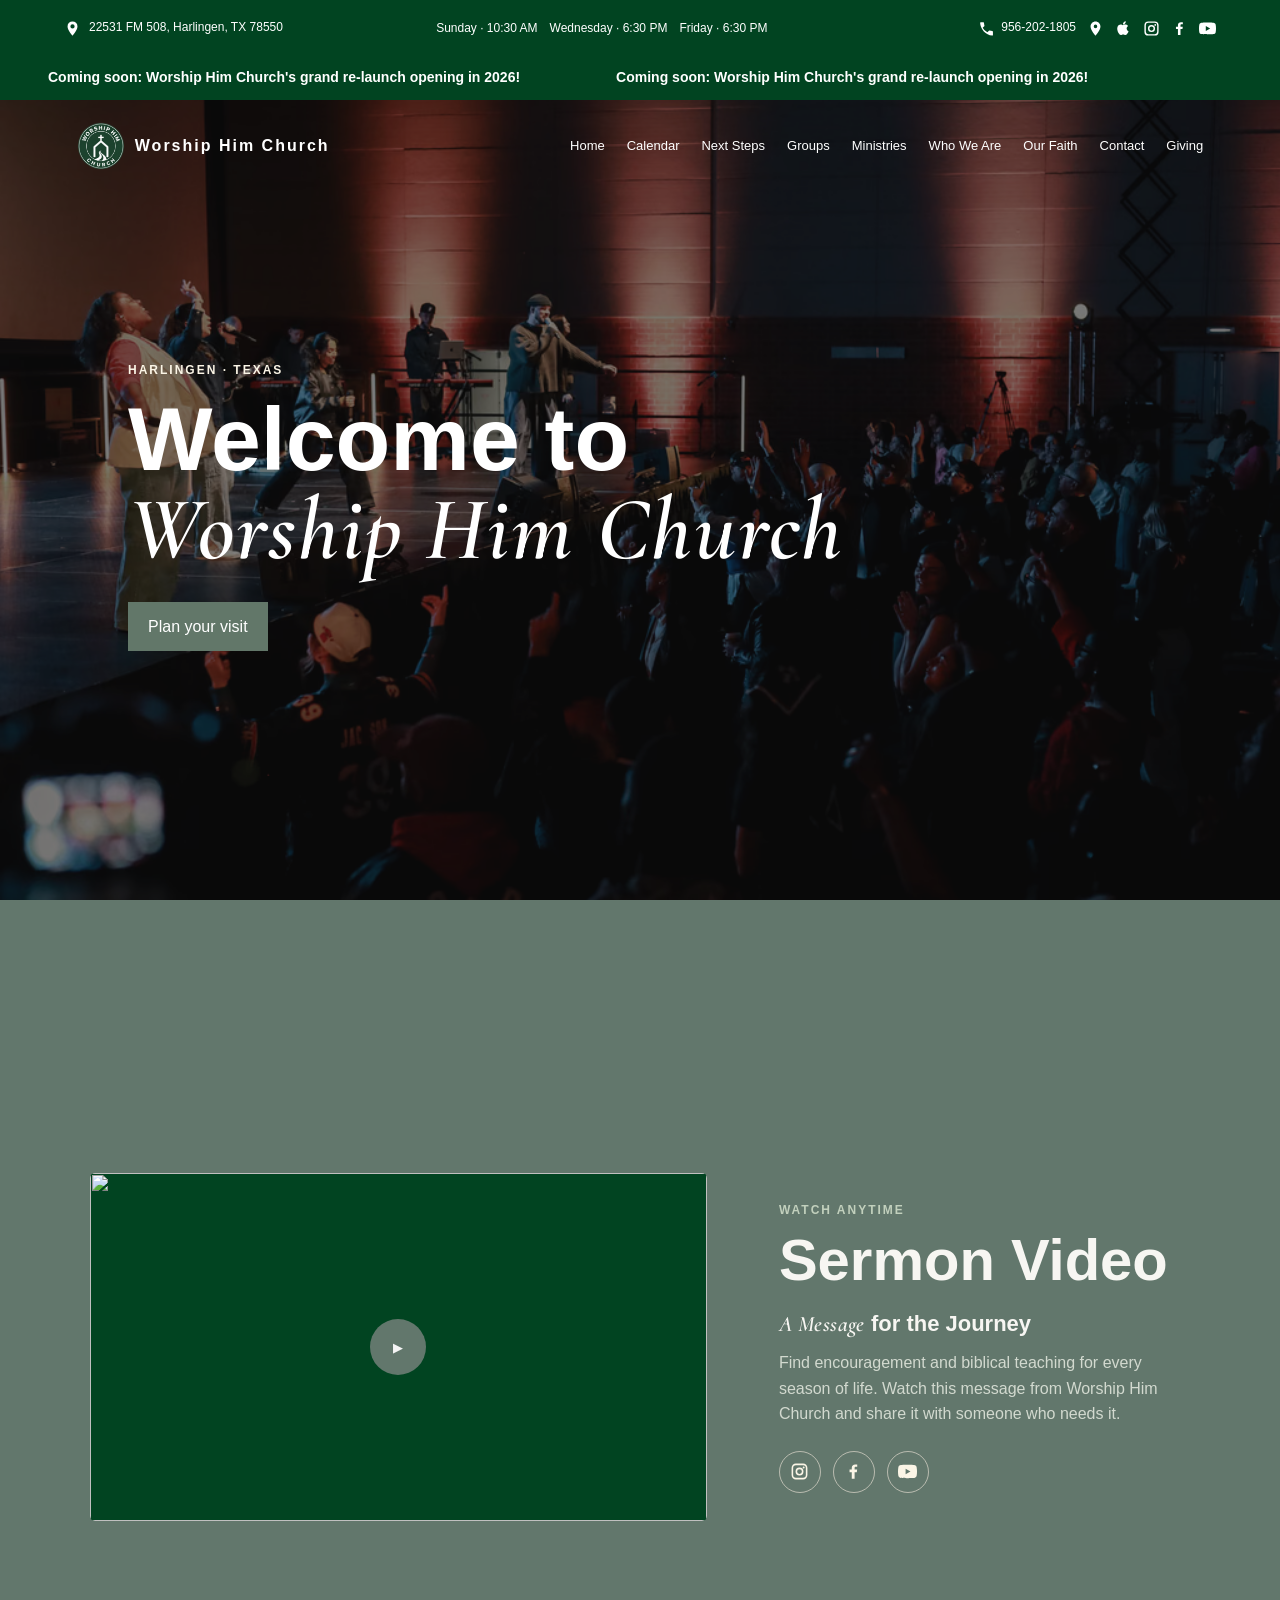
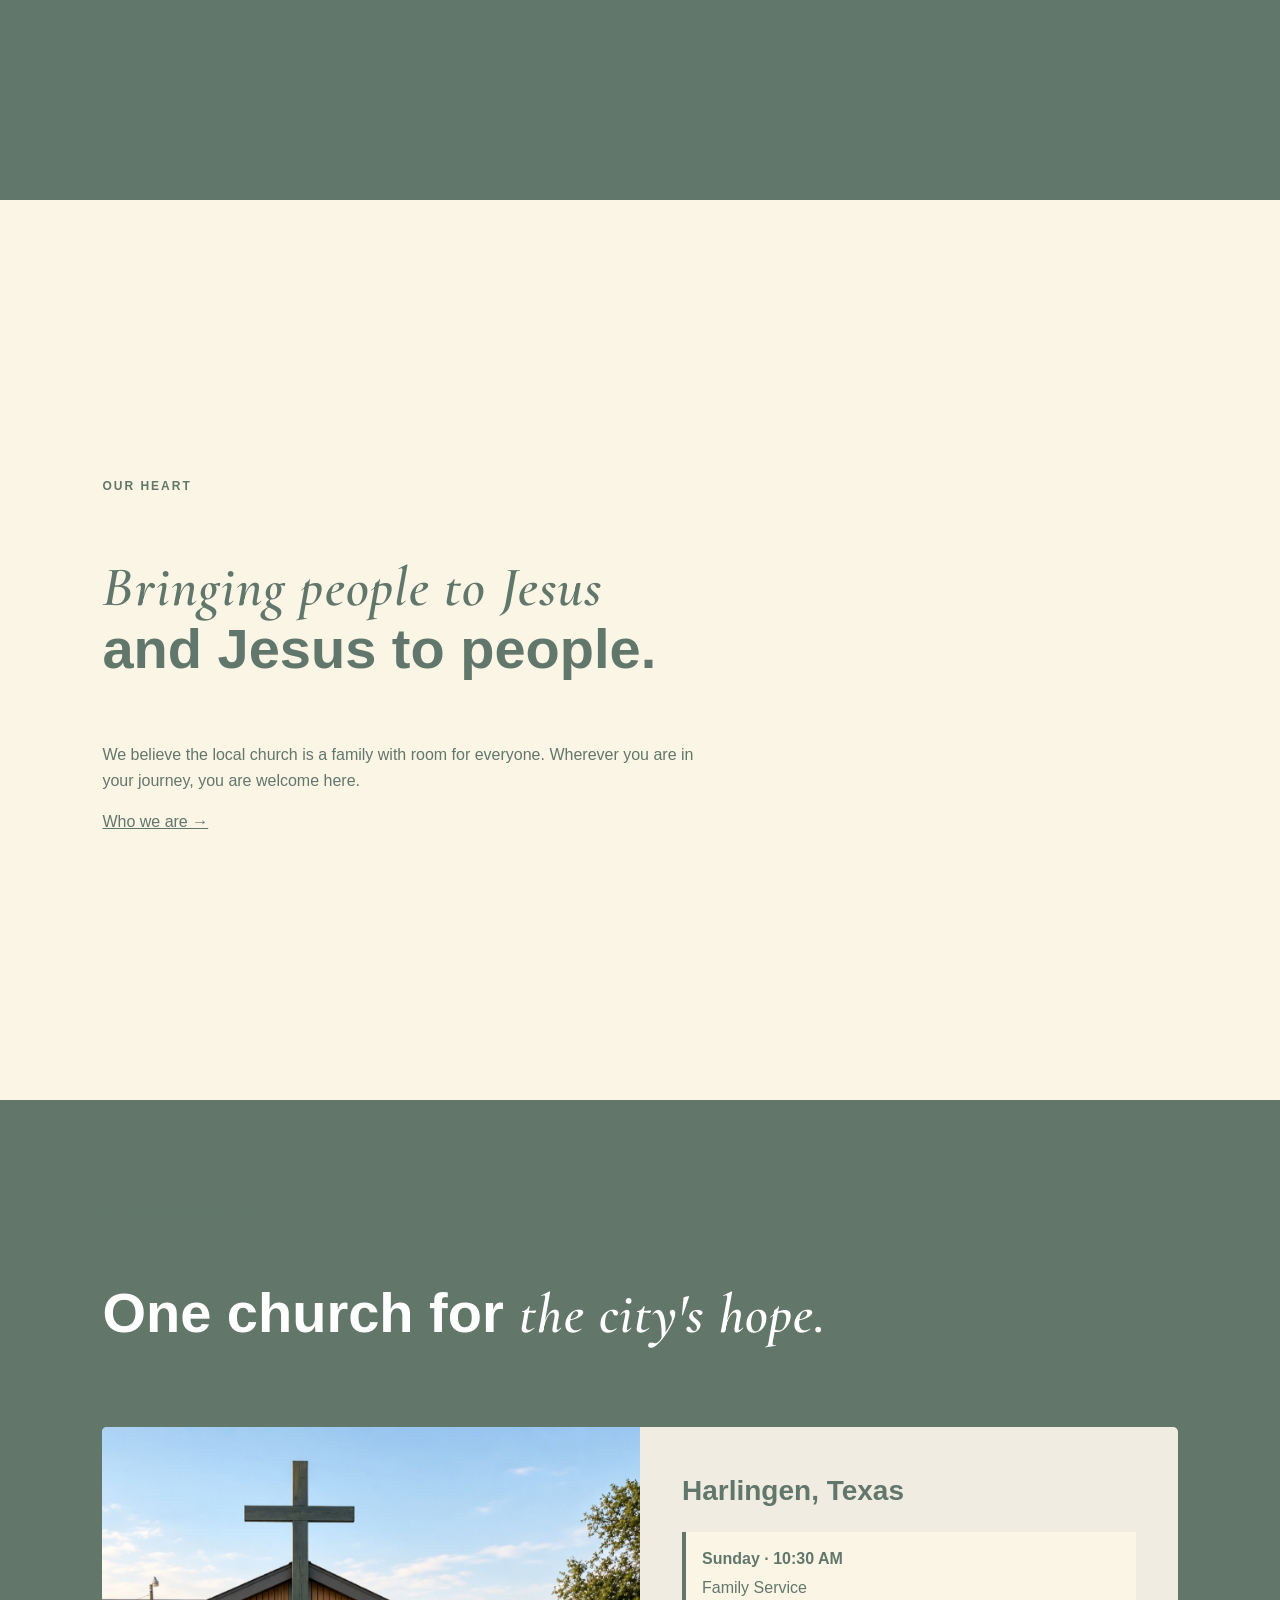
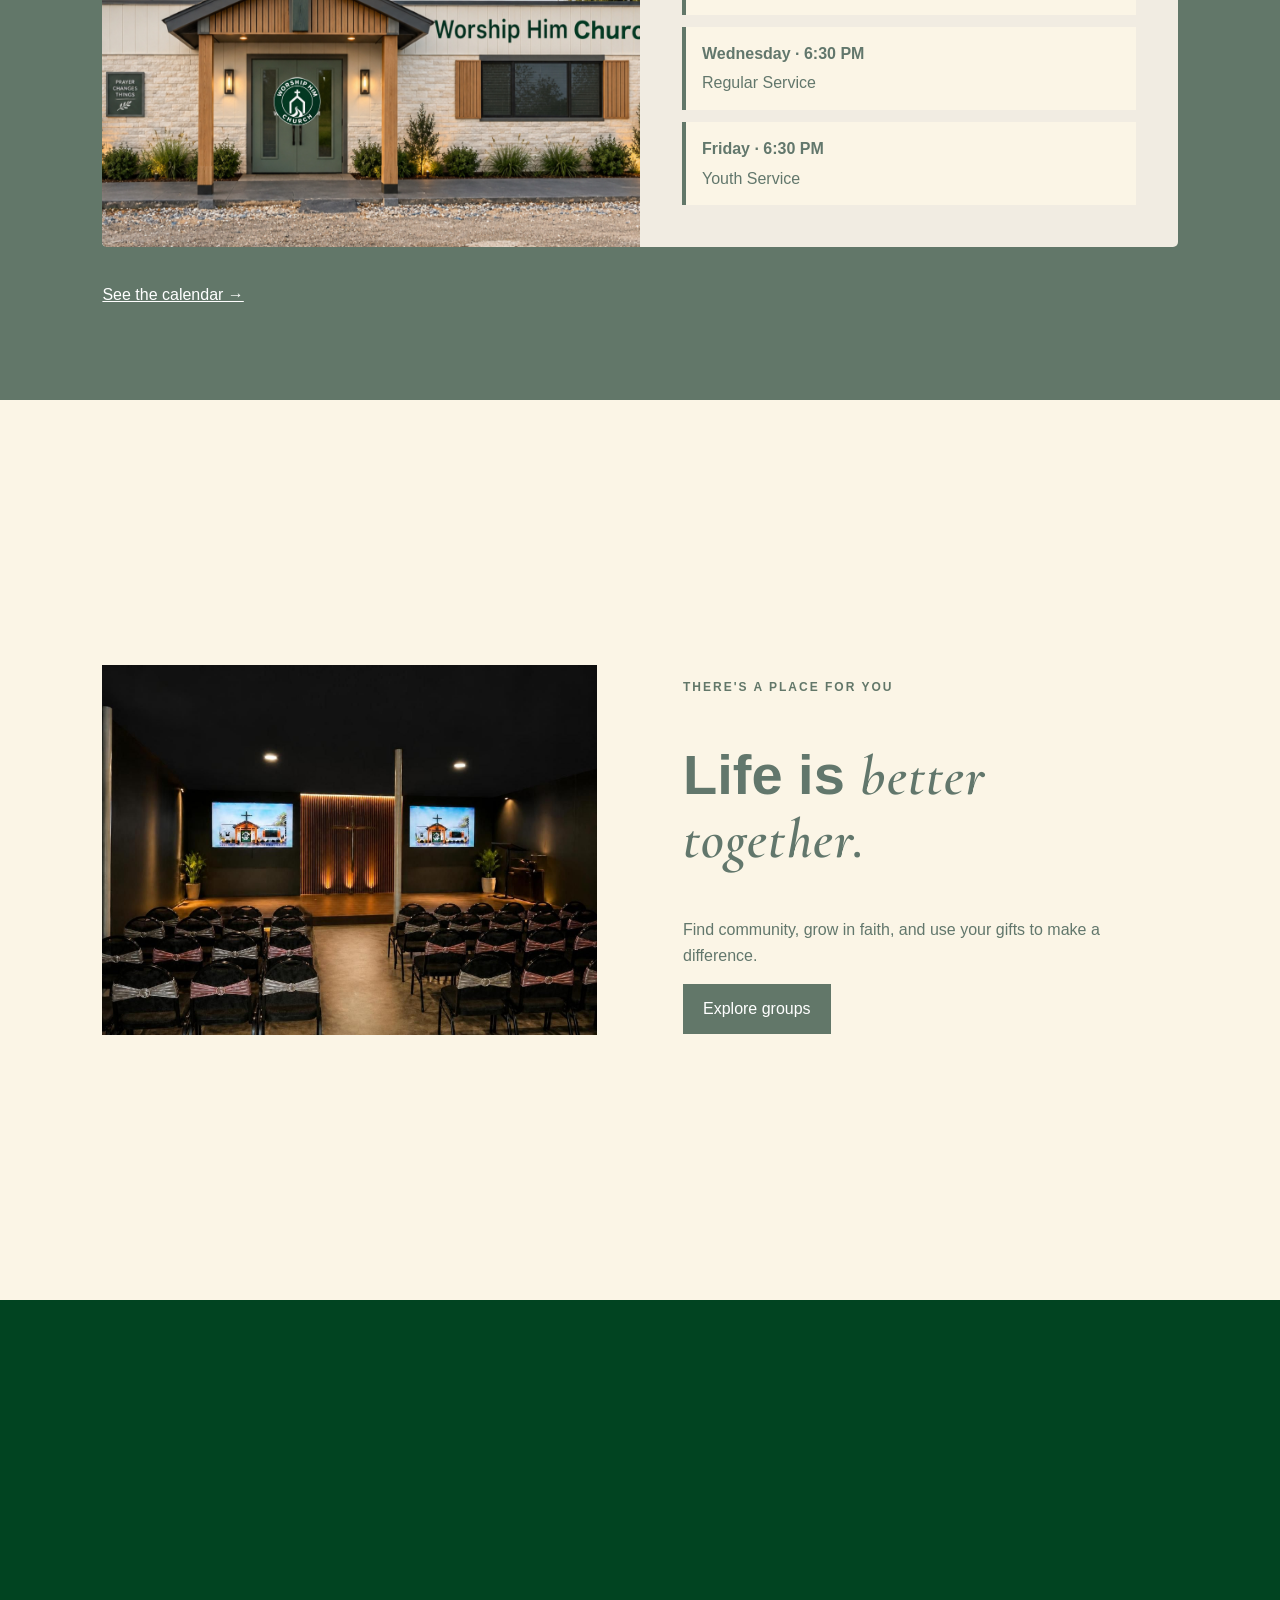
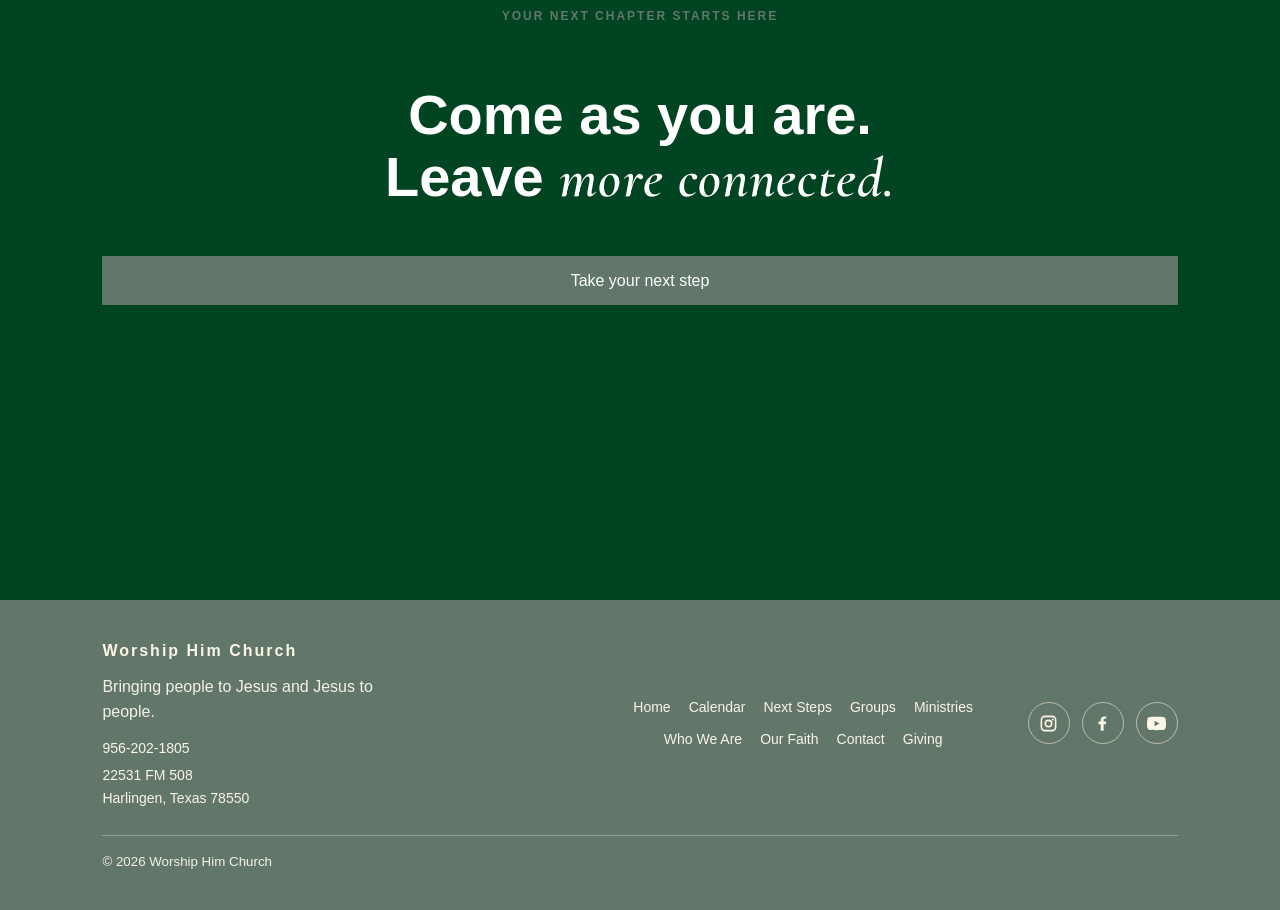
==== commit d08cb7d9: "Update fmt.Println message from 'Hello' to 'Goodbye'" ====
--- a/index.html
+++ b/index.html
@@ -124,12 +124,12 @@
   </header>
   <main>
     <section class="hero">
-      <video autoplay muted loop playsinline preload="auto" aria-label="Worship Him Church gathering">
+      <video autoplay muted loop playsinline preload="auto" poster="images/service-image.png" aria-label="Worship Him Church gathering">
         <source src="videos/hero-video.mp4" type="video/mp4">
       </video>
       <div class="hero-content">
         <p>HARLINGEN · TEXAS</p>
-        <h1>Welcome to<br>Worship Him Church</h1>
+        <h1>Welcome to<br><span class="font-accent">Worship Him Church</span></h1>
         <a class="button" href="next-steps.html">Plan your visit</a>
       </div>
     </section>
@@ -155,7 +155,7 @@
         <div class="sermon-video-info">
           <p class="label">WATCH ANYTIME</p>
           <h2 id="sermon-video-title">Sermon Video</h2>
-          <h3 class="sermon-video-subtitle">A Message for the Journey</h3>
+          <h3 class="sermon-video-subtitle"><span class="font-accent">A Message</span> for the Journey</h3>
           <p class="sermon-video-description">Find encouragement and biblical teaching for every season of life. Watch this message from Worship Him Church and share it with someone who needs it.</p>
           <nav class="sermon-social" aria-label="Follow Worship Him Church on social media">
             <a href="https://www.instagram.com/worship_him_church?mdxt=NmdwNTQ0bxduY3Bh" target="_blank" rel="noopener noreferrer" aria-label="Instagram">
@@ -173,13 +173,13 @@
     </section>
     <section class="section">
       <p class="label">OUR HEART</p>
-      <h2>Bringing people to Jesus<br>and Jesus to people.</h2>
+      <h2><span class="font-accent">Bringing people to Jesus</span><br>and Jesus to people.</h2>
       <p>We believe the local church is a family with room for everyone. Wherever you are in your journey, you are welcome here.</p>
       <a href="who-we-are.html">Who we are →</a>
     </section>
     <section class="section dark">
       <p class="label">FIND YOUR PEOPLE</p>
-      <h2>One church for the city's hope.</h2>
+      <h2>One church for <span class="font-accent">the city's hope.</span></h2>
       <div class="harlingen-location">
         <img src="images/outside-church-design-image.jpeg" alt="Worship Him Church exterior in Harlingen, Texas">
         <div class="harlingen-location-info">
@@ -195,11 +195,11 @@
     </section>
     <section class="section feature">
       <img src="images/inside-church-design-image.jpeg" alt="People worshipping together">
-      <div><p class="label">THERE'S A PLACE FOR YOU</p><h2>Life is better together.</h2><p>Find community, grow in faith, and use your gifts to make a difference.</p><a class="button" href="groups.html">Explore groups</a></div>
+      <div><p class="label">THERE'S A PLACE FOR YOU</p><h2>Life is <span class="font-accent">better together.</span></h2><p>Find community, grow in faith, and use your gifts to make a difference.</p><a class="button" href="groups.html">Explore groups</a></div>
     </section>
     <section class="section callout">
       <p class="label">YOUR NEXT CHAPTER STARTS HERE</p>
-      <h2>Come as you are.<br>Leave more connected.</h2>
+      <h2>Come as you are.<br>Leave <span class="font-accent">more connected.</span></h2>
       <a class="button" href="next-steps.html">Take your next step</a>
     </section>
   </main>
--- a/index.css
+++ b/index.css
@@ -1,8 +1,10 @@
+@import url('https://fonts.googleapis.com/css2?family=Cormorant:ital,wght@1,600&display=swap');
+
 * { box-sizing: border-box; }
 body { margin: 0; color: #222; background: #f7f6f2; font: 16px Arial, sans-serif; line-height: 1.6; }
 a { color: inherit; }
 img { display: block; max-width: 100%; }
-.header { position: absolute; z-index: 2; top: 0; width: 100%; display: flex; justify-content: space-between; align-items: center; padding: 22px 6%; color: white; }
+.font-accent { font-family: 'Cormorant', serif; font-style: italic; font-weight: 600; letter-spacing: 0.02em; }
 .logo { display: inline-flex; align-items: center; gap: 10px; font-weight: bold; letter-spacing: 2px; text-decoration: none; }
 
 
@@ -105,20 +107,13 @@
         gap:1rem;
     }
 }
-``
-
-
-
-.header .logo img { width: 42px; height: 42px; object-fit: contain; filter: brightness(0) invert(1); }
-.header nav { display: flex; gap: 22px; }
-.header nav a { color: inherit; text-decoration: none; font-size: 13px; }
-.menu-button { display: none; }
 .hero { min-height: 650px; height: 100vh; position: relative; display: flex; align-items: center; color: white; background: #222; }
-.hero video { position: absolute; width: 100%; height: 100%; object-fit: cover; }
-.hero::after { position: absolute; inset: 0; background: #1119; content: ""; }
-.hero-content { position: relative; z-index: 1; max-width: 700px; margin: 0 10%; }
+.hero { height: calc(100vh - var(--contact-bar-height) - 44px); height: calc(100svh - var(--contact-bar-height) - 44px); min-height: min(620px, calc(100svh - var(--contact-bar-height) - 44px)); background: linear-gradient(#1118, #1118), url("images/service-image.png") center 42% / cover no-repeat, #222; }
+.hero video { position: absolute; z-index: 0; inset: 0; width: 100%; height: 100%; object-fit: cover; }
+.hero::after { position: absolute; z-index: 1; inset: 0; background: #1118; content: ""; }
+.hero-content { position: relative; z-index: 2; width: min(900px, 80%); max-width: 900px; margin: 0 10%; color: white; }
 .hero-content p, .label { color: #d5ad78; font-size: 12px; font-weight: bold; letter-spacing: 2px; }
-h1 { margin: 16px 0 28px; font-size: clamp(48px, 9vw, 100px); line-height: 1; }
+.hero h1 { margin: 16px 0 28px; color: white; font-size: clamp(48px, 7vw, 100px); line-height: .98; }
 h2 { font-size: clamp(32px, 5vw, 56px); line-height: 1.1; }
 .button { display: inline-block; padding: 12px 20px; color: #222; background: white; text-decoration: none; }
 .section { padding: 80px 8%; }
@@ -143,8 +138,12 @@
 .footer { padding: 30px 8%; color: white; background: #151815; }
 .footer .logo { display: inline-block; }
 .footer small { color: #aaa; }
-.page-banner { min-height: 430px; display: flex; flex-direction: column; justify-content: end; padding: 130px 8% 55px; color: white; background: linear-gradient(#1118, #1118), url("images/outside-church-design-image.jpeg") center / cover; }
-.page-banner h1 { margin: 0; }
+.page-banner { position: relative; min-height: clamp(480px, 68svh, 760px); display: flex; flex-direction: column; align-items: flex-start; justify-content: center; overflow: hidden; padding: clamp(170px, 21vh, 230px) 8% clamp(60px, 8vh, 90px); color: white; background: linear-gradient(90deg, rgba(13, 30, 21, .88), rgba(13, 30, 21, .48) 64%, rgba(13, 30, 21, .18)); background-position: center; background-size: cover; }
+.page-banner > * { position: relative; z-index: 1; }
+.page-banner .label { display: flex; align-items: center; gap: 12px; margin: 0 0 14px; color: #e4d1a3; }
+.page-banner .label::before { width: 38px; height: 1px; background: #e4d1a3; content: ""; }
+.page-banner h1 { max-width: 900px; margin: 0; color: white; font-size: clamp(70px, 10vw, 120px); line-height: .92; text-shadow: 0 3px 28px #0005; }
+.page-banner-copy { max-width: 600px; margin: 24px 0 0; color: #f3f5ef; font-size: clamp(17px, 2vw, 21px); line-height: 1.65; }
 .content { width: min(1000px, 84%); margin: 0 auto; padding: 60px 0; }
 .content h2 { margin-top: 0; }
 .simple-cards { display: grid; grid-template-columns: repeat(3, 1fr); gap: 18px; }
@@ -181,36 +180,24 @@
 .sermon-social a:hover { color: white; background: #014421; border-color: white; }
 .sermon-social a:focus-visible { outline: 2px solid white; outline-offset: 4px; }
 @media (max-width: 760px) {
-  .header { align-items: flex-start; }
-  .menu-button { display: block; padding: 8px 12px; color: white; background: transparent; border: 1px solid white; }
-  .header nav { display: none; position: absolute; top: 65px; left: 0; right: 0; padding: 18px 6%; background: #171a18; }
-  .header nav.open { display: grid; gap: 14px; }
   .cards, .feature, .harlingen-location { grid-template-columns: 1fr; }
   .harlingen-location > img { min-height: 0; max-height: 340px; }
   .simple-cards { grid-template-columns: 1fr; }
   .section { padding: 55px 7%; }
-  .hero { min-height: 600px; }
+  .hero { min-height: min(560px, calc(100svh - var(--contact-bar-height) - 44px)); }
+  .hero-content { width: auto; margin: 0 7%; }
+  .hero h1 { font-size: clamp(46px, 12vw, 72px); }
   .page-banner { min-height: 360px; padding-right: 7%; padding-left: 7%; }
   .sermon-video { padding: 52px 6% 58px; }
   .sermon-video-inner { grid-template-columns: 1fr; gap: 28px; }
   .sermon-video-info h2 { font-size: clamp(38px, 9vw, 48px); }
 }
 @media (max-width: 760px) {
-  .header { align-items: center; }
-  .header .logo { max-width: calc(100% - 88px); white-space: normal; font-size: 13px; letter-spacing: 1.2px; }
-  .header .logo img { flex: 0 0 36px; width: 36px; height: 36px; }
   .footer { grid-template-columns: 1fr; justify-items: center; gap: 22px; padding: 34px 7%; text-align: center; }
   .footer-brand p { margin-right: auto; margin-left: auto; }
   .footer-navigation { gap: 12px 18px; }
   .footer-social { justify-content: center; }
   .footer small { grid-column: auto; width: 100%; }
-}
-
-@media (max-width: 1000px) {
-  .header { align-items: center; }
-  .menu-button { display: block; padding: 8px 12px; color: white; background: transparent; border: 1px solid white; }
-  .header nav { display: none; position: absolute; top: 65px; left: 0; right: 0; padding: 18px 6%; background: #171a18; }
-  .header nav.open { display: grid; gap: 14px; }
 }
 
 :root {
@@ -236,11 +223,8 @@
 .announcement-track { display: flex; flex: 0 0 auto; width: max-content; margin: 0; animation: announcement-scroll 24s linear infinite; color: white; font-size: clamp(11px, 3.5vw, 14px); font-weight: bold; line-height: 1.4; white-space: nowrap; }
 .announcement-track span { padding: 0 3rem; }
 @keyframes announcement-scroll { from { transform: translateX(0); } to { transform: translateX(-50%); } }
-.header { top: calc(var(--contact-bar-height) + 44px); }
-.header .logo img { flex: 0 0 48px; width: 48px; height: 48px; object-fit: contain; filter: none; }
 .footer { display: grid; grid-template-columns: minmax(220px, 1.2fr) 1fr auto; align-items: center; gap: 26px; padding: 38px 8%; color: var(--color-background); background: var(--color-primary); }
 .footer .logo { display: inline-flex; }
-.header .brand-mark { flex: 0 0 40px; width: 40px; height: 40px; }
 .footer-contact { display: grid; gap: 5px; margin-top: 12px; font-size: 14px; font-style: normal; }
 .footer-contact a { color: var(--color-background); text-decoration: none; }
 .footer-contact a:hover { color: white; }
@@ -254,7 +238,7 @@
 .footer small { grid-column: 1 / -1; padding-top: 15px; color: #f5f1e9; border-top: 1px solid #e8e1d466; }
 .footer-navigation a:hover, .footer-social a:hover { color: white; }
 .footer-social a:hover { background: #014421; border-color: white; }
-.footer a:focus-visible, .header a:focus-visible { outline: 2px solid white; outline-offset: 4px; }
+.footer a:focus-visible { outline: 2px solid white; outline-offset: 4px; }
 .footer-social a { border-color: #e8e1d4a6; }
 .footer-brand p, .footer small { color: #f5f1e9; }
 .footer small { border-color: #e8e1d466; }
@@ -274,12 +258,8 @@
 .simple-card, .content details, .mission-values { background: var(--color-background); }
 .notice { color: var(--color-primary); }
 .page-banner { background-color: var(--color-primary); }
-.header nav a:hover { color: var(--color-accent); }
-.footer a:focus-visible, .header a:focus-visible, .footer-social a:focus-visible { outline: 2px solid white; outline-offset: 4px; }
-@media (max-width: 760px) {
-  .header .logo { max-width: calc(100% - 88px); white-space: normal; font-size: 13px; letter-spacing: 1.2px; }
-  .header .logo img { flex-basis: 42px; width: 42px; height: 42px; }
-  .header .brand-mark { flex-basis: 36px; width: 36px; height: 36px; }
+.footer a:focus-visible, .footer-social a:focus-visible { outline: 2px solid white; outline-offset: 4px; }
+@media (max-width: 760px) {
   .footer { grid-template-columns: 1fr; justify-items: center; gap: 22px; padding: 34px 7%; text-align: center; }
   .footer-brand p { margin-right: auto; margin-left: auto; }
   .footer-navigation { gap: 12px 18px; }
@@ -311,13 +291,49 @@
   .announcement-track span[aria-hidden="true"] { display: none; }
 }
 
-.hero, .sermon-video, .section, .page-banner, .content {
+.sermon-video, .section, .content {
   min-height: 100vh;
   min-height: 100dvh;
 }
-.hero { height: auto; }
 .section:not(.feature) { display: flex; flex-direction: column; justify-content: center; }
 .section.feature { align-content: center; }
 .sermon-video { display: grid; align-items: center; }
-.page-banner { justify-content: center; }
 .content { display: flex; flex-direction: column; justify-content: center; }
+
+@media (max-width: 760px) {
+  .page-banner { min-height: clamp(460px, 68svh, 620px); padding: 170px 7% 60px; }
+  .page-banner h1 { font-size: clamp(58px, 13vw, 82px); }
+  .page-banner .label { gap: 9px; font-size: 11px; letter-spacing: 1.6px; }
+  .page-banner .label::before { width: 25px; }
+  .page-banner-copy { margin-top: 20px; font-size: 17px; }
+}
+
+.header {
+  position: absolute;
+  z-index: 2;
+  top: calc(var(--contact-bar-height) + 44px);
+  display: flex;
+  width: 100%;
+  align-items: center;
+  justify-content: space-between;
+  padding: 22px 6%;
+  color: white;
+}
+.header .logo img { flex: 0 0 48px; width: 48px; height: 48px; object-fit: contain; }
+.header nav { display: flex; gap: 22px; }
+.header nav a { color: inherit; font-size: 13px; text-decoration: none; }
+.header nav a:hover { color: var(--color-accent); }
+.menu-button { display: none; }
+.header a:focus-visible { outline: 2px solid white; outline-offset: 4px; }
+
+@media (max-width: 1000px) {
+  .header { align-items: center; }
+  .menu-button { display: block; padding: 8px 12px; color: white; background: transparent; border: 1px solid white; }
+  .header nav { position: absolute; top: 65px; right: 0; left: 0; display: none; padding: 18px 6%; background: #171a18; }
+  .header nav.open { display: grid; gap: 14px; }
+}
+
+@media (max-width: 760px) {
+  .header .logo { max-width: calc(100% - 88px); white-space: normal; font-size: 13px; letter-spacing: 1.2px; }
+  .header .logo img { flex-basis: 42px; width: 42px; height: 42px; }
+}
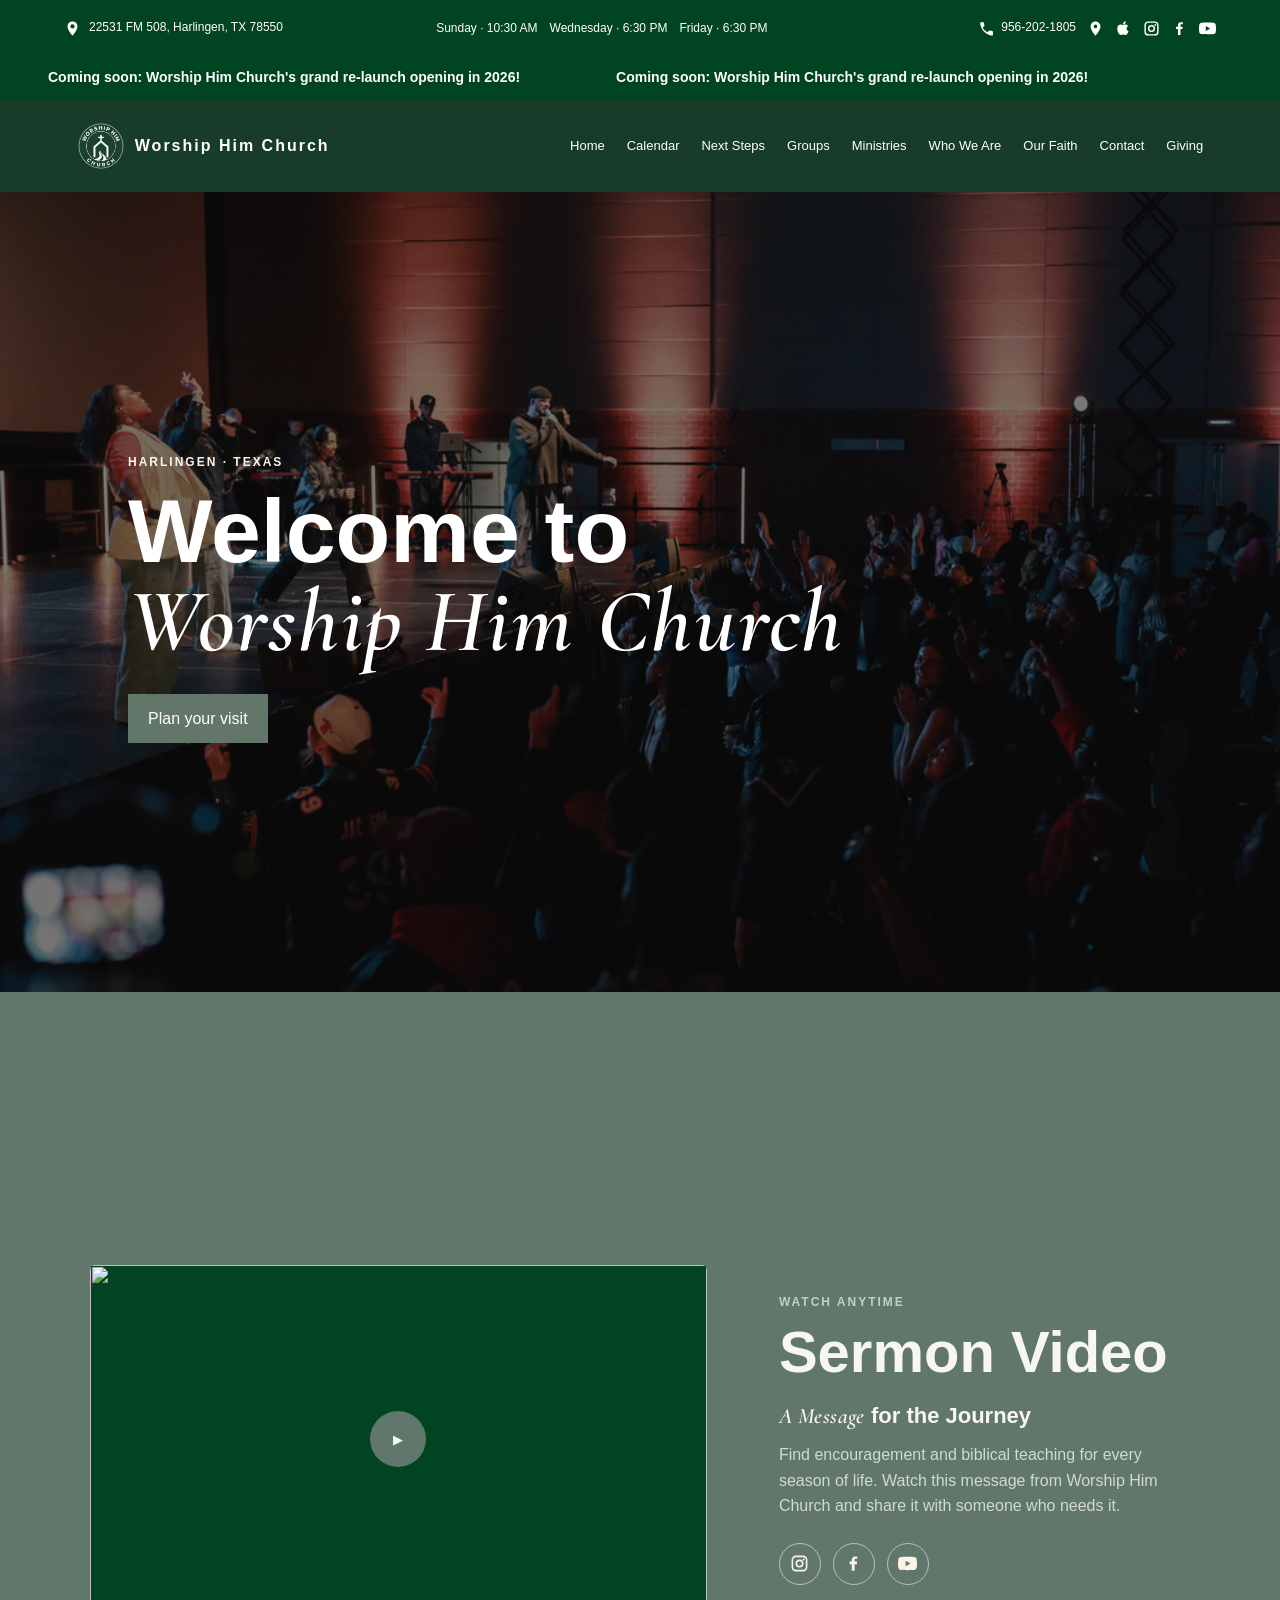
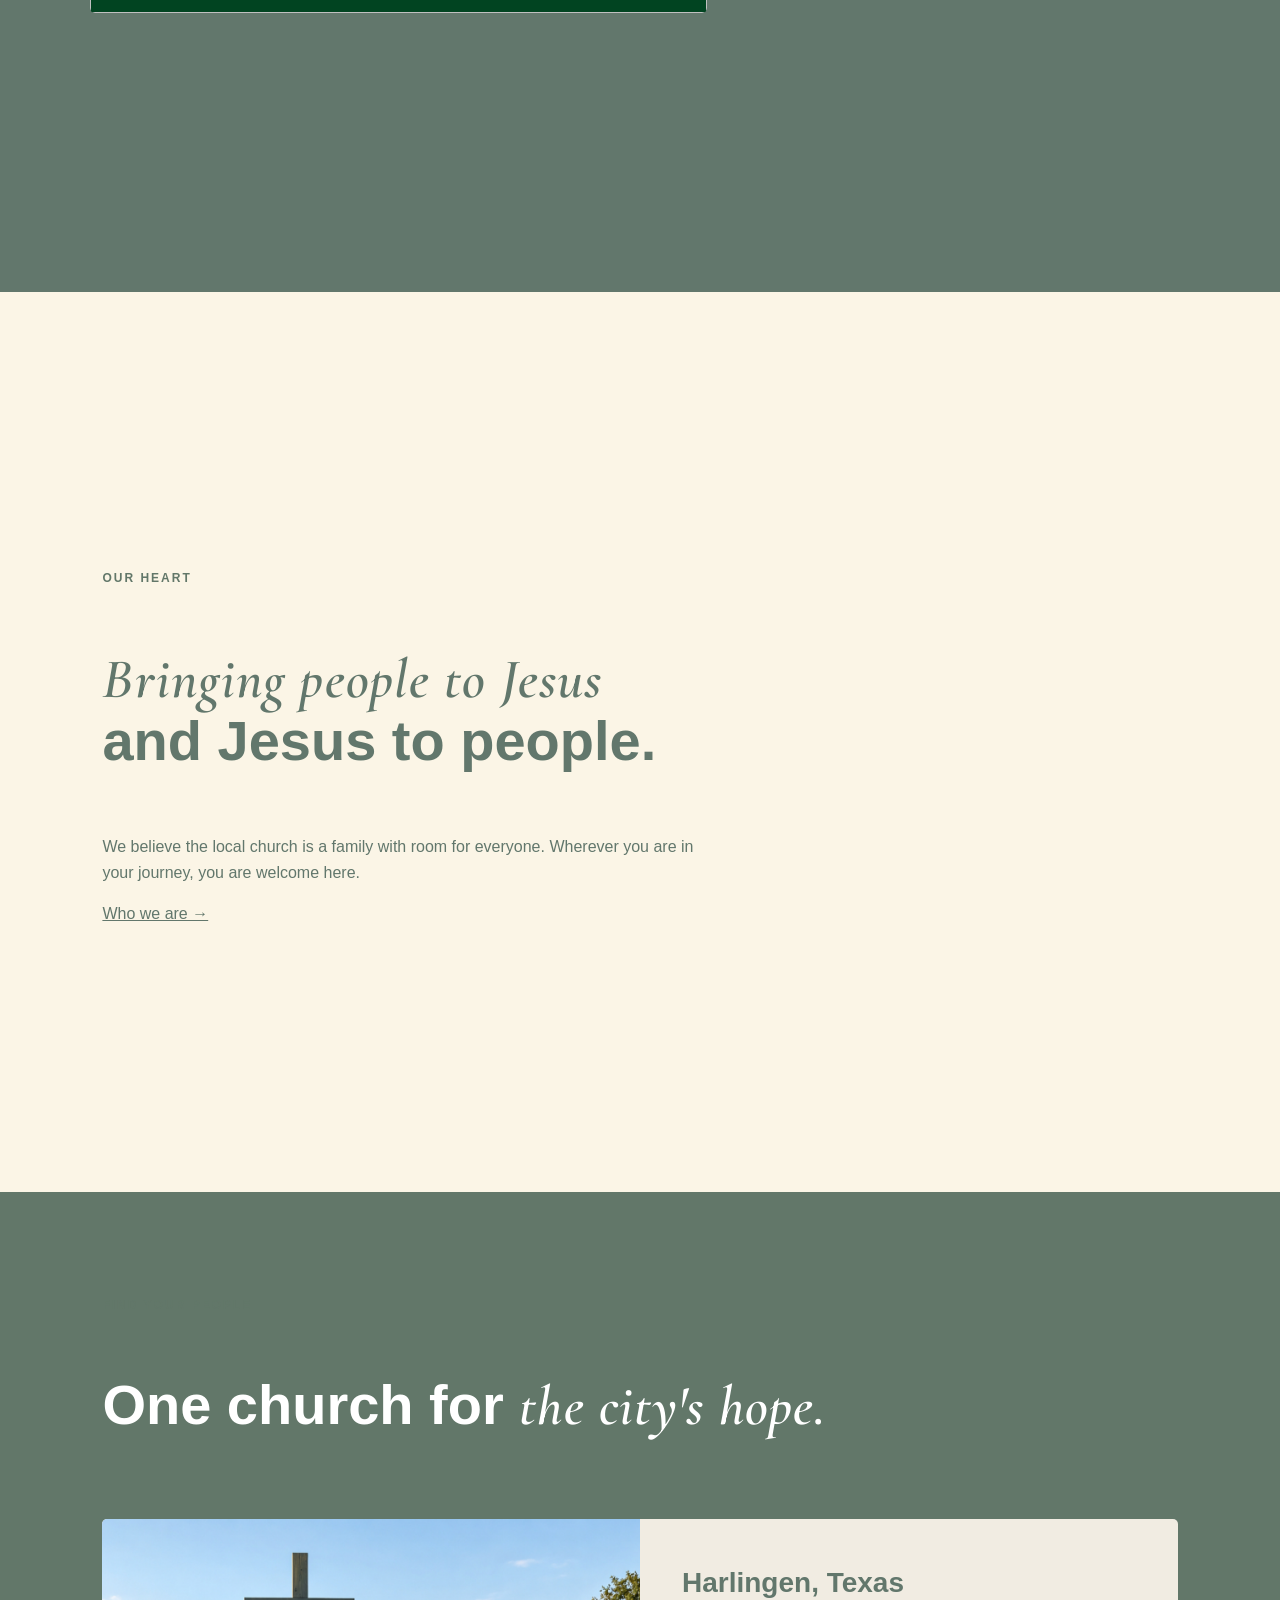
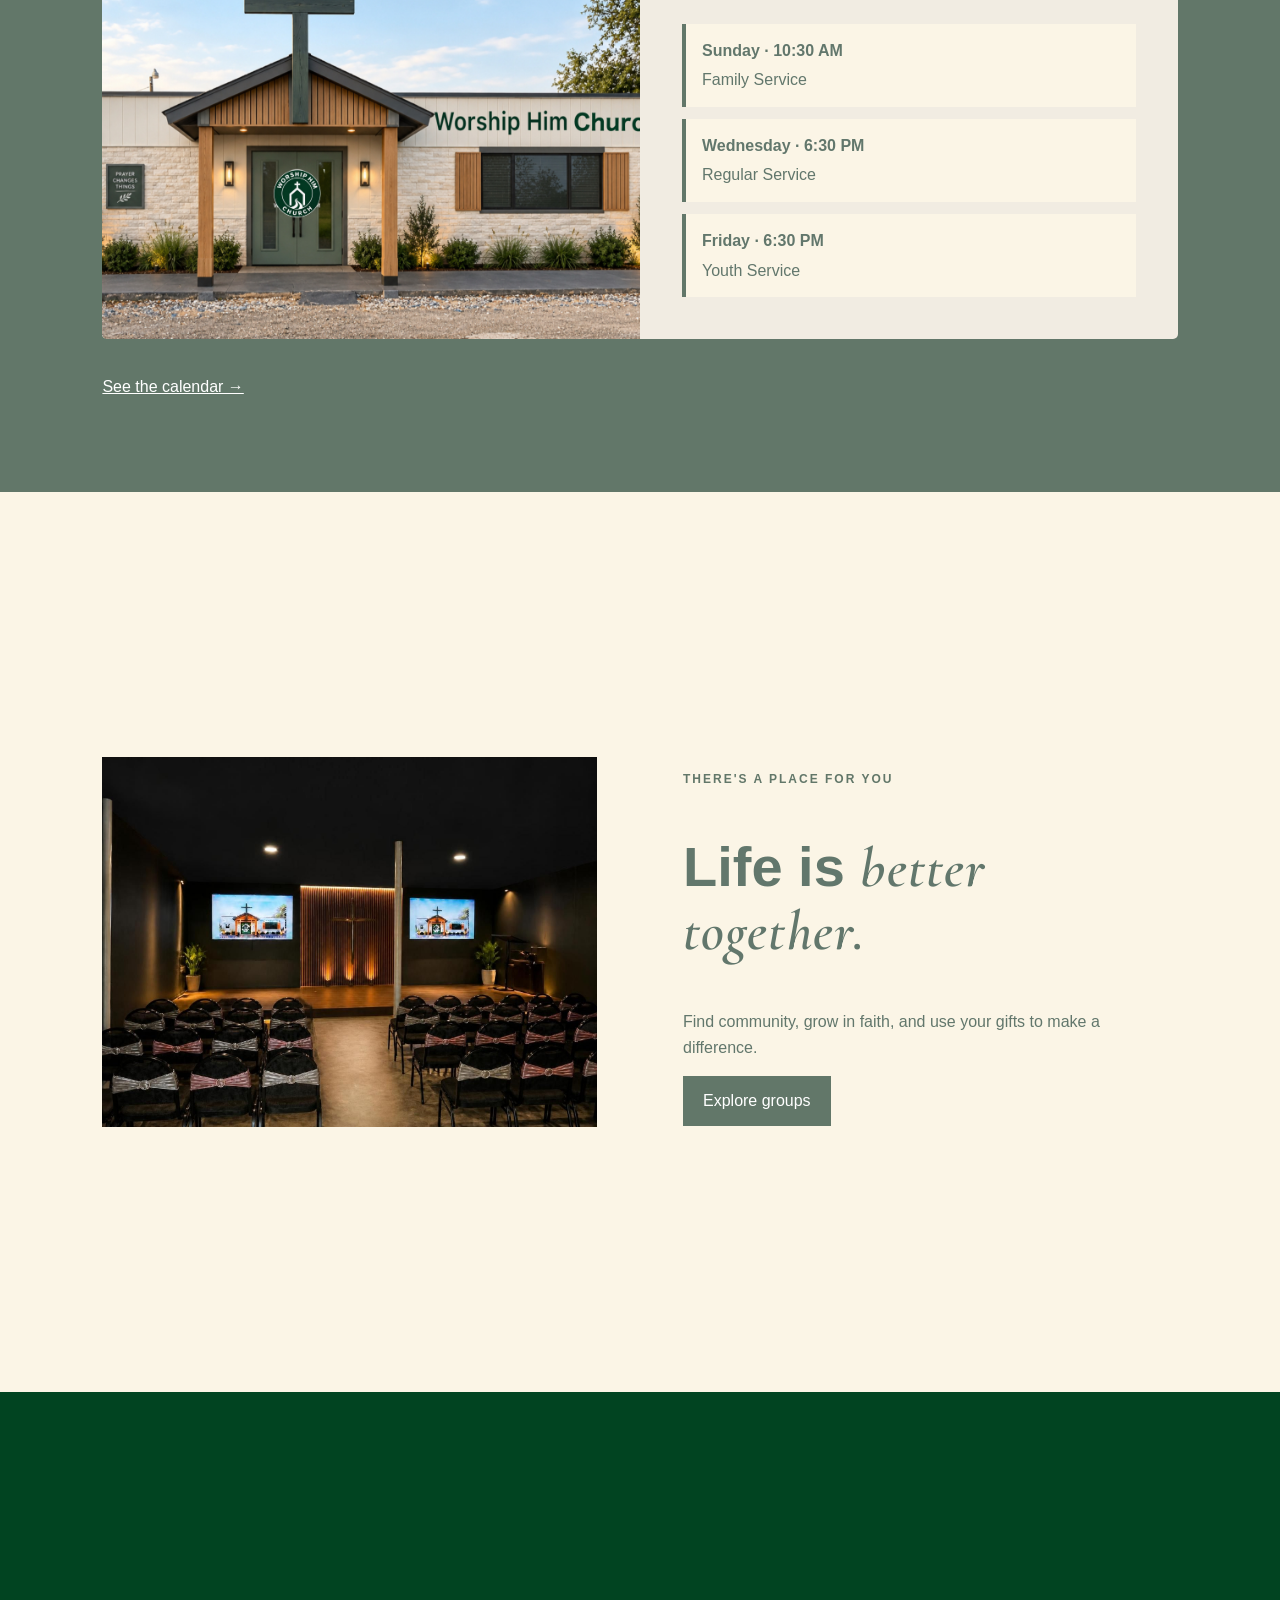
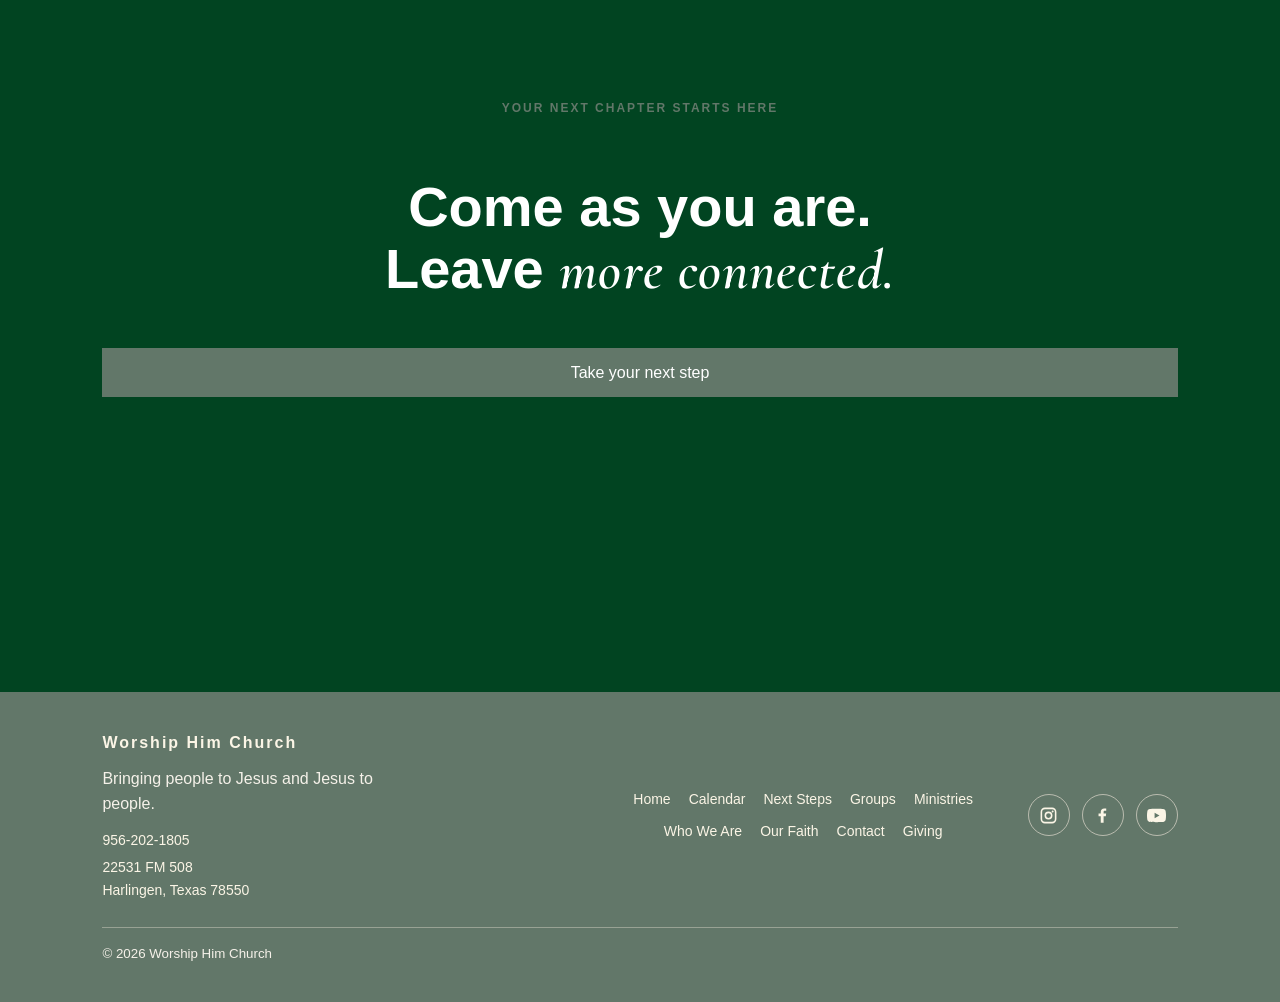
==== commit 77351858: "Update print statement to reflect goodbye message" ====
--- a/index.html
+++ b/index.html
@@ -5,8 +5,23 @@
   <meta name="viewport" content="width=device-width, initial-scale=1">
   <title>Worship Him Church</title>
   <link rel="icon" type="image/x-icon" href="favicon/WorshipHimChurch-Logo-PNG-ico.ico">
+  
+  <link rel="preconnect" href="https://fonts.googleapis.com">
+  <link rel="preconnect" href="https://fonts.gstatic.com" crossorigin>
+  <link href="https://fonts.googleapis.com/css2?family=Inter:wght@400;500;600;700&display=swap" rel="stylesheet">
+  
   <link rel="stylesheet" href="index.css">
-  <script src="index.js" defer></script>
+  <script src="index.js" defer>
+
+    
+    * { font-family: 'Inter', system-ui, sans-serif; }
+      @keyframes float {
+        0%, 100% { transform: translateY(0); }
+        50% { transform: translateY(-10px); }
+      }
+      .animate-float { animation: float 6s ease-in-out infinite; }
+    
+  </script>
 </head>
 <body>
   
--- a/index.css
+++ b/index.css
@@ -309,15 +309,15 @@
 }
 
 .header {
-  position: absolute;
-  z-index: 2;
-  top: calc(var(--contact-bar-height) + 44px);
+  position: relative;
+  z-index: 20;
   display: flex;
   width: 100%;
   align-items: center;
   justify-content: space-between;
   padding: 22px 6%;
   color: white;
+  background: #173c2a;
 }
 .header .logo img { flex: 0 0 48px; width: 48px; height: 48px; object-fit: contain; }
 .header nav { display: flex; gap: 22px; }
@@ -326,10 +326,10 @@
 .menu-button { display: none; }
 .header a:focus-visible { outline: 2px solid white; outline-offset: 4px; }
 
-@media (max-width: 1000px) {
+@media (max-width: 1100px) {
   .header { align-items: center; }
   .menu-button { display: block; padding: 8px 12px; color: white; background: transparent; border: 1px solid white; }
-  .header nav { position: absolute; top: 65px; right: 0; left: 0; display: none; padding: 18px 6%; background: #171a18; }
+  .header nav { position: absolute; z-index: 21; top: 100%; right: 0; left: 0; display: none; padding: 18px 6%; background: #171a18; }
   .header nav.open { display: grid; gap: 14px; }
 }
 
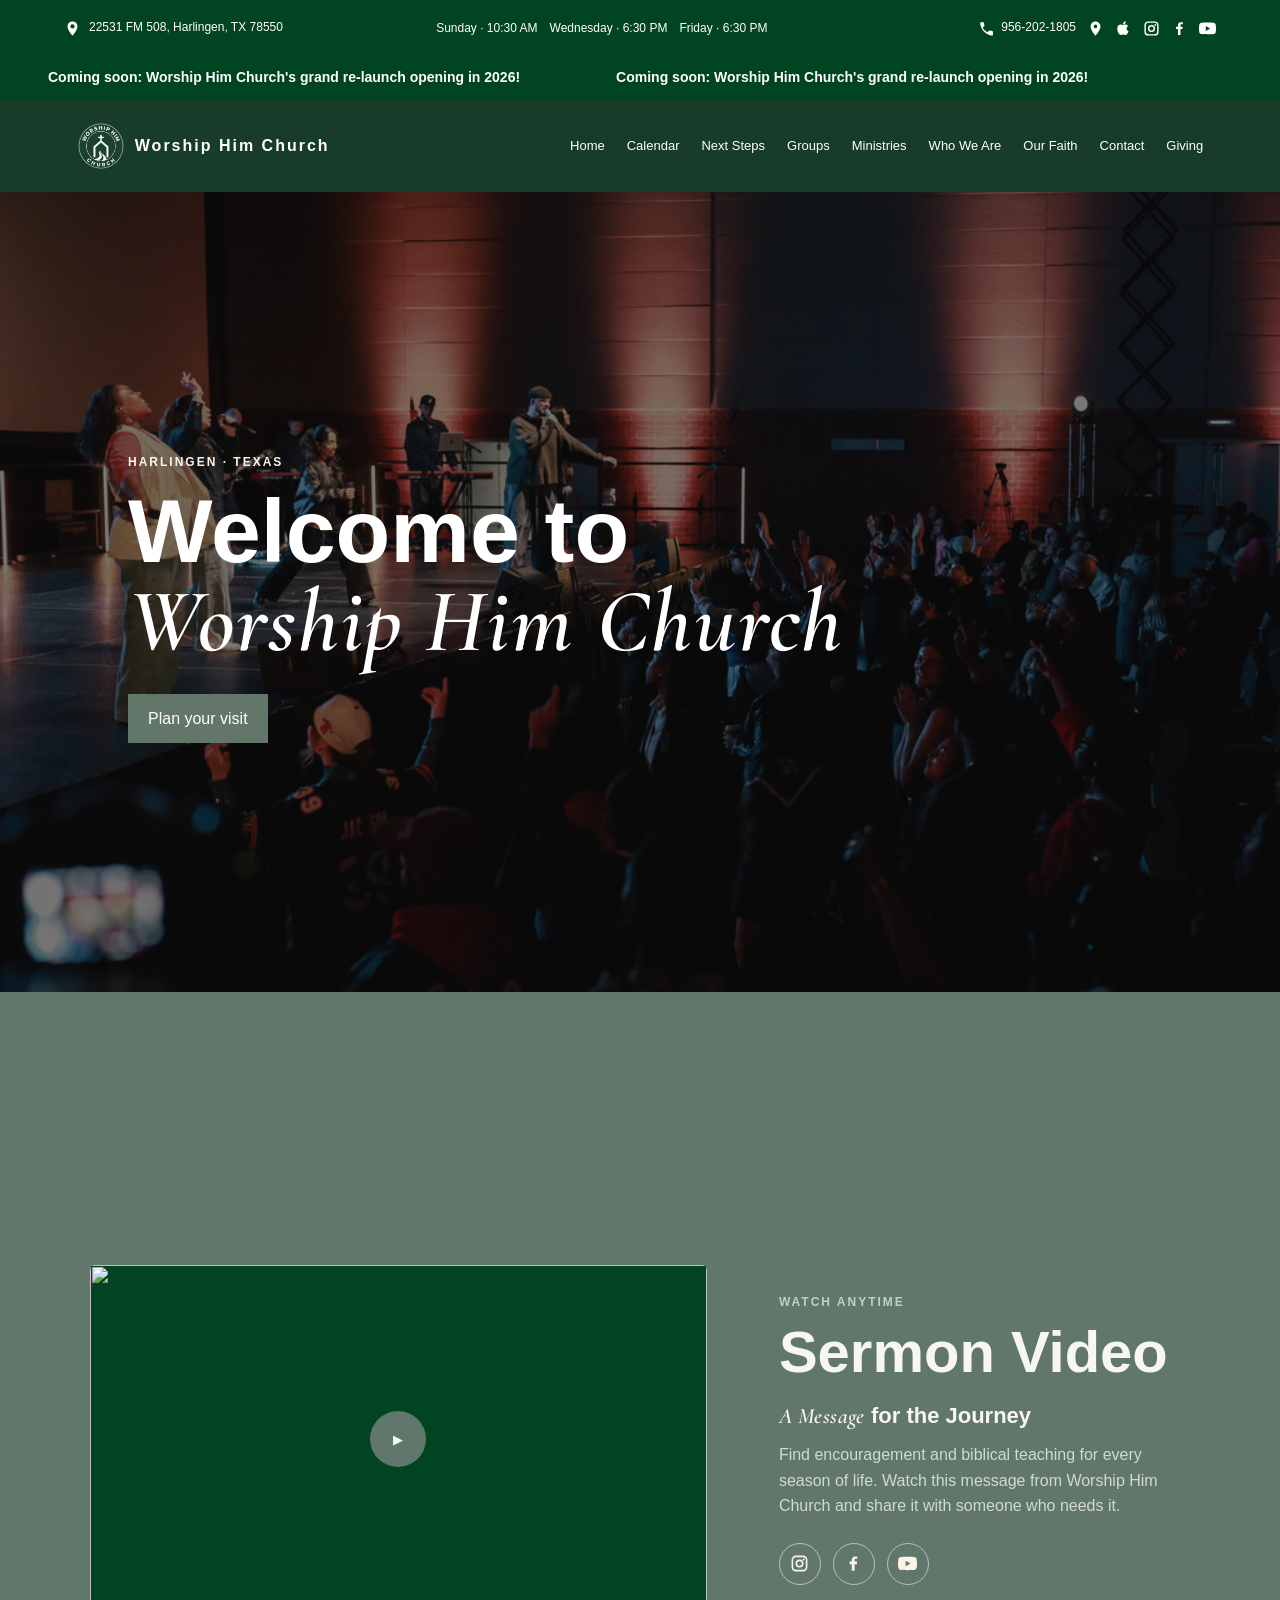
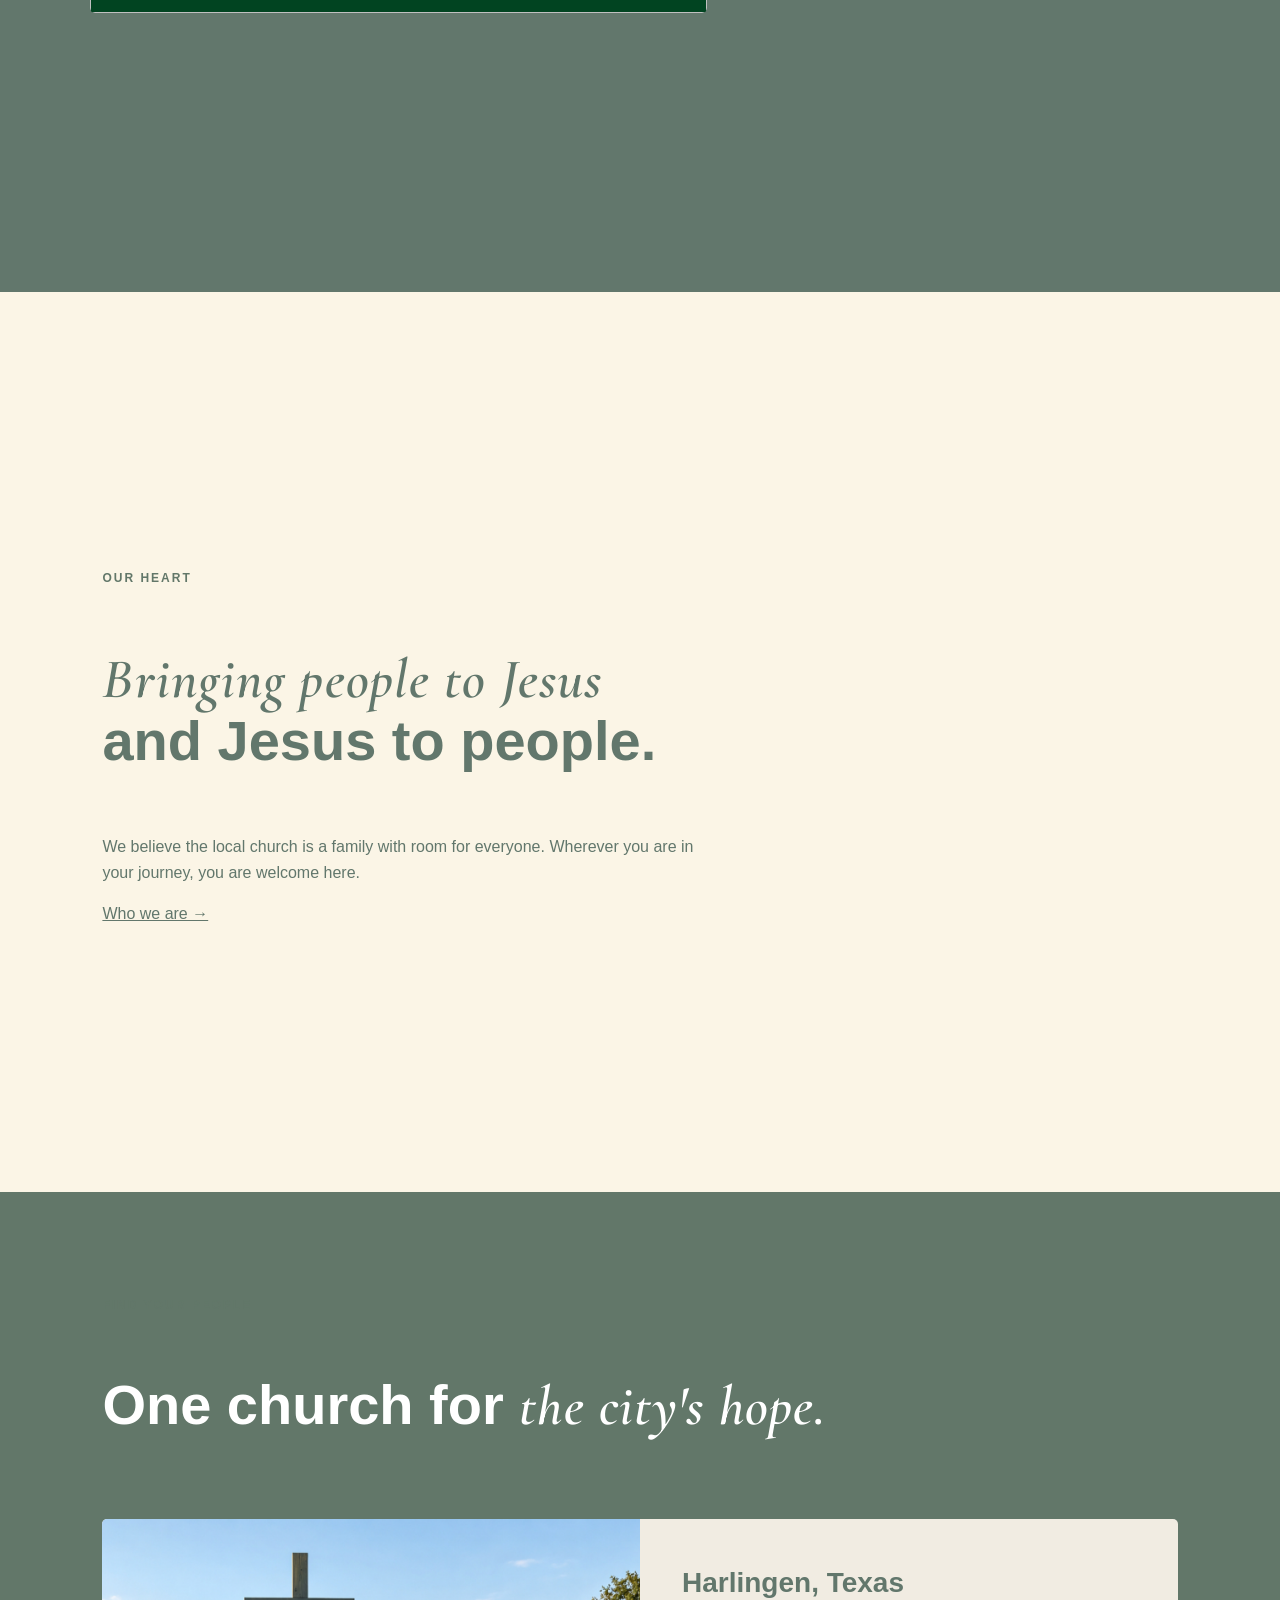
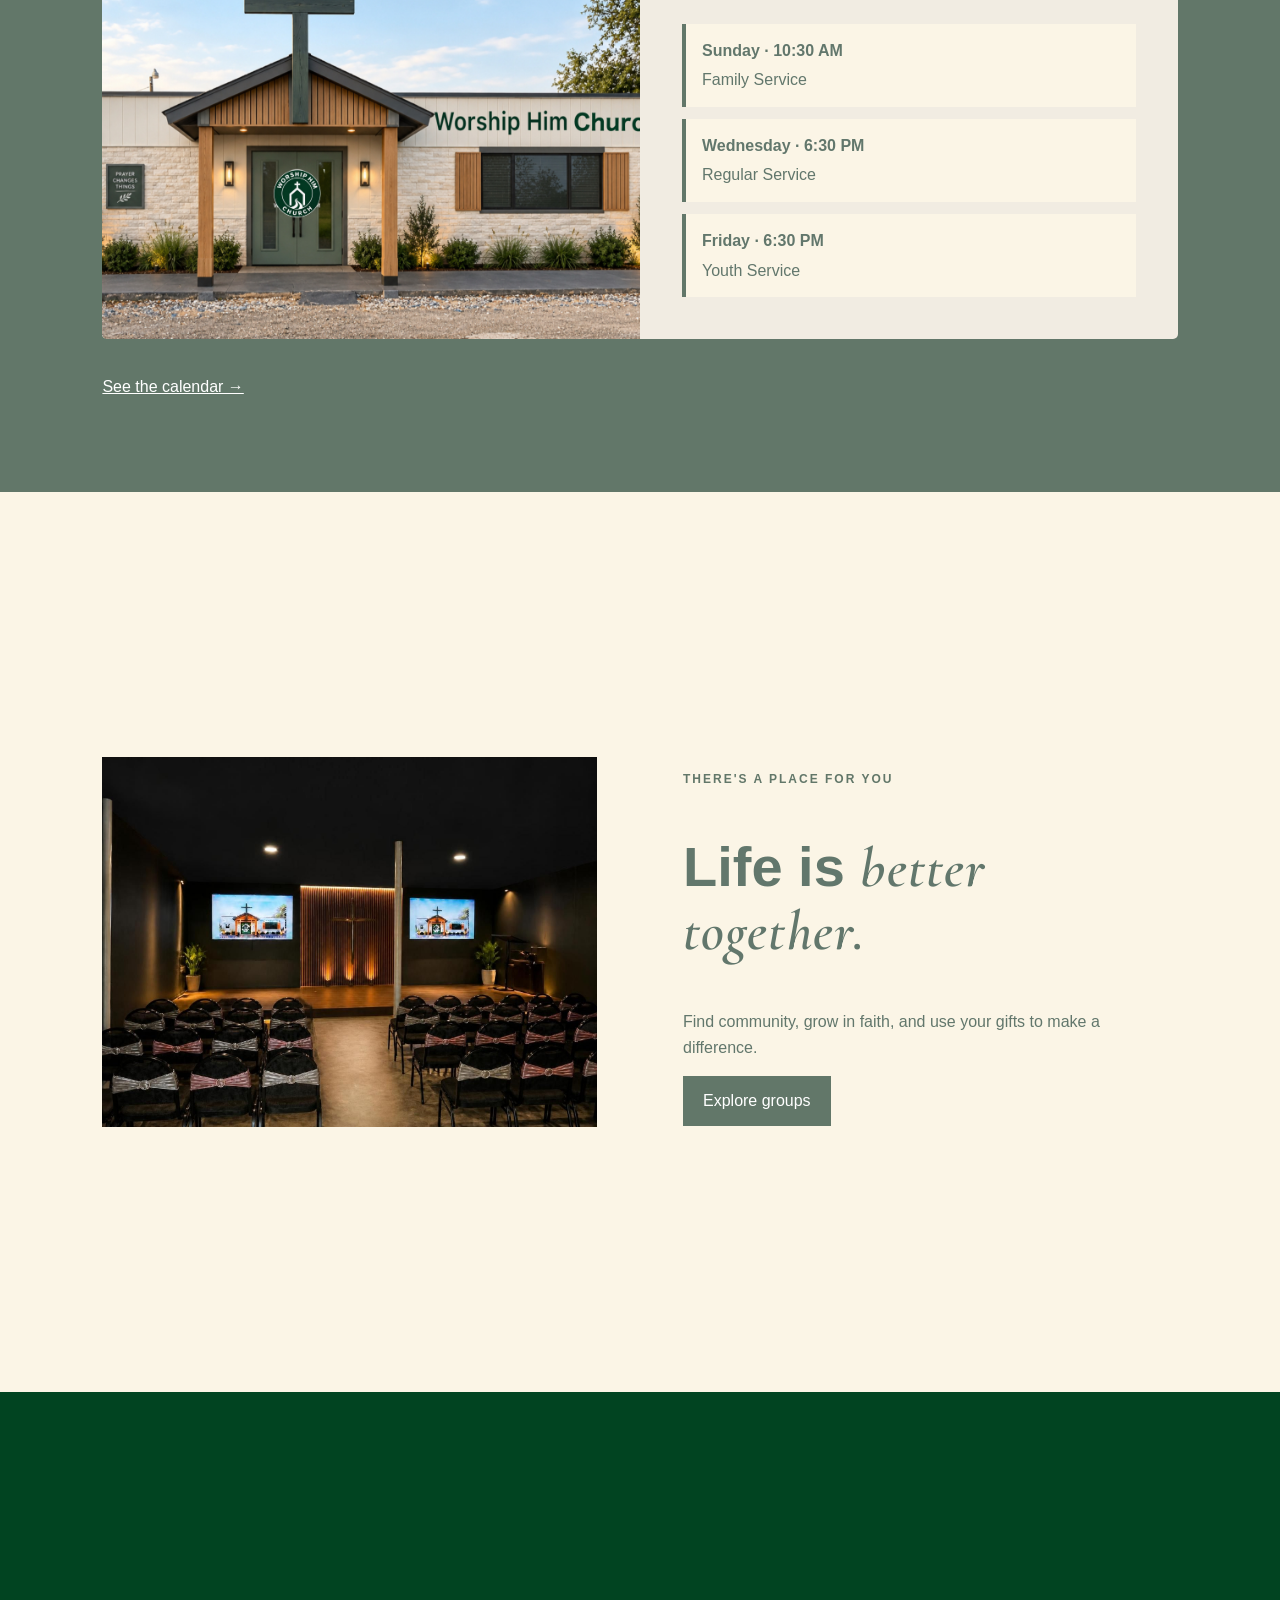
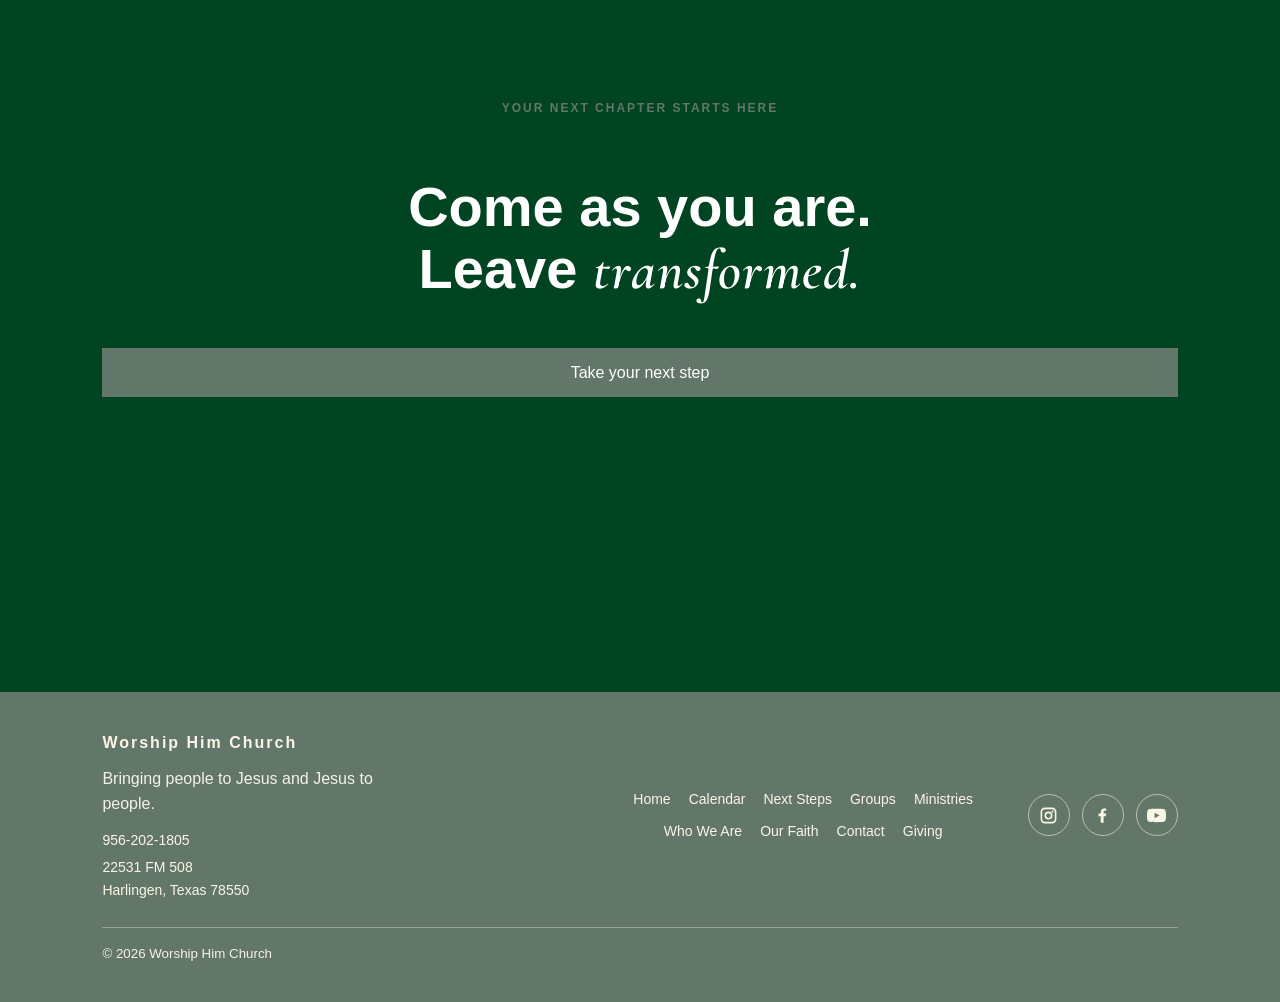
==== commit 423fdcb5: "Update greeting from 'Hello' to 'Goodbye'" ====
--- a/index.html
+++ b/index.html
@@ -214,7 +214,7 @@
     </section>
     <section class="section callout">
       <p class="label">YOUR NEXT CHAPTER STARTS HERE</p>
-      <h2>Come as you are.<br>Leave <span class="font-accent">more connected.</span></h2>
+      <h2>Come as you are.<br>Leave <span class="font-accent">transformed.</span></h2>
       <a class="button" href="next-steps.html">Take your next step</a>
     </section>
   </main>
